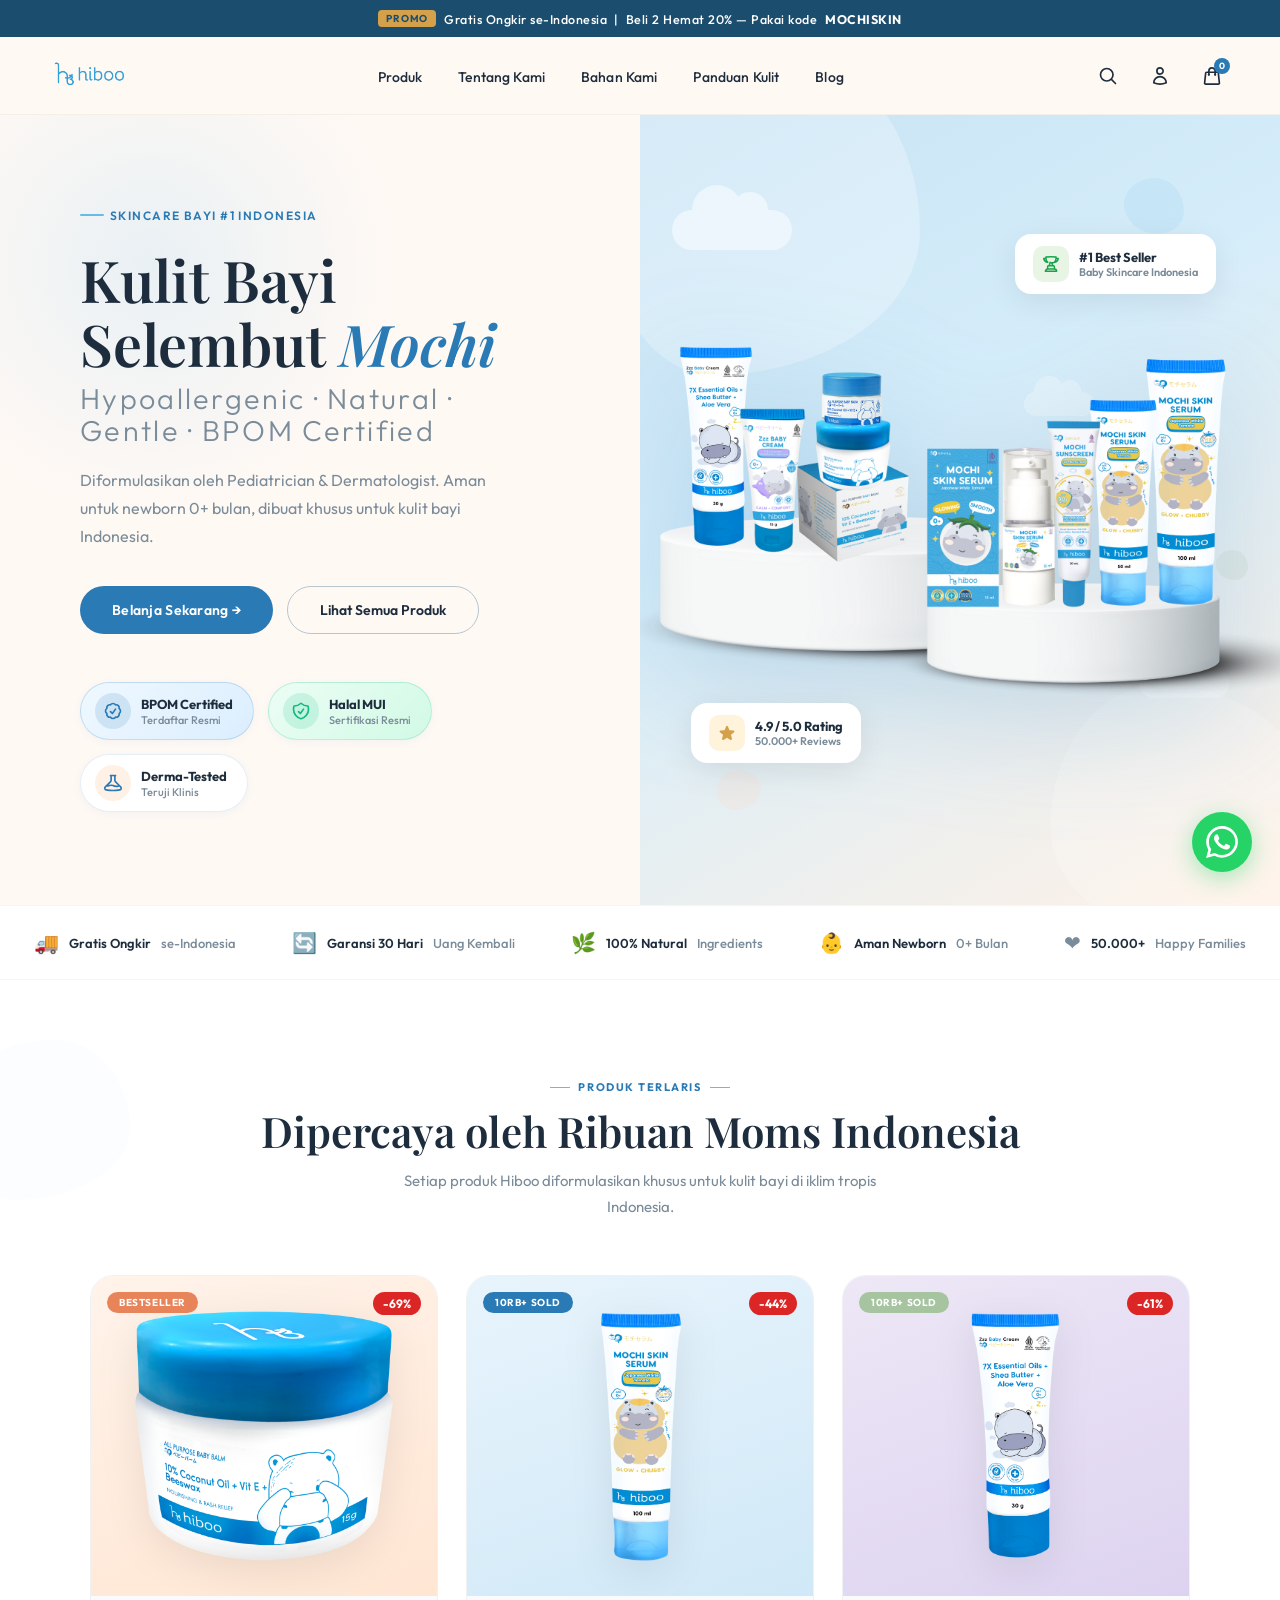
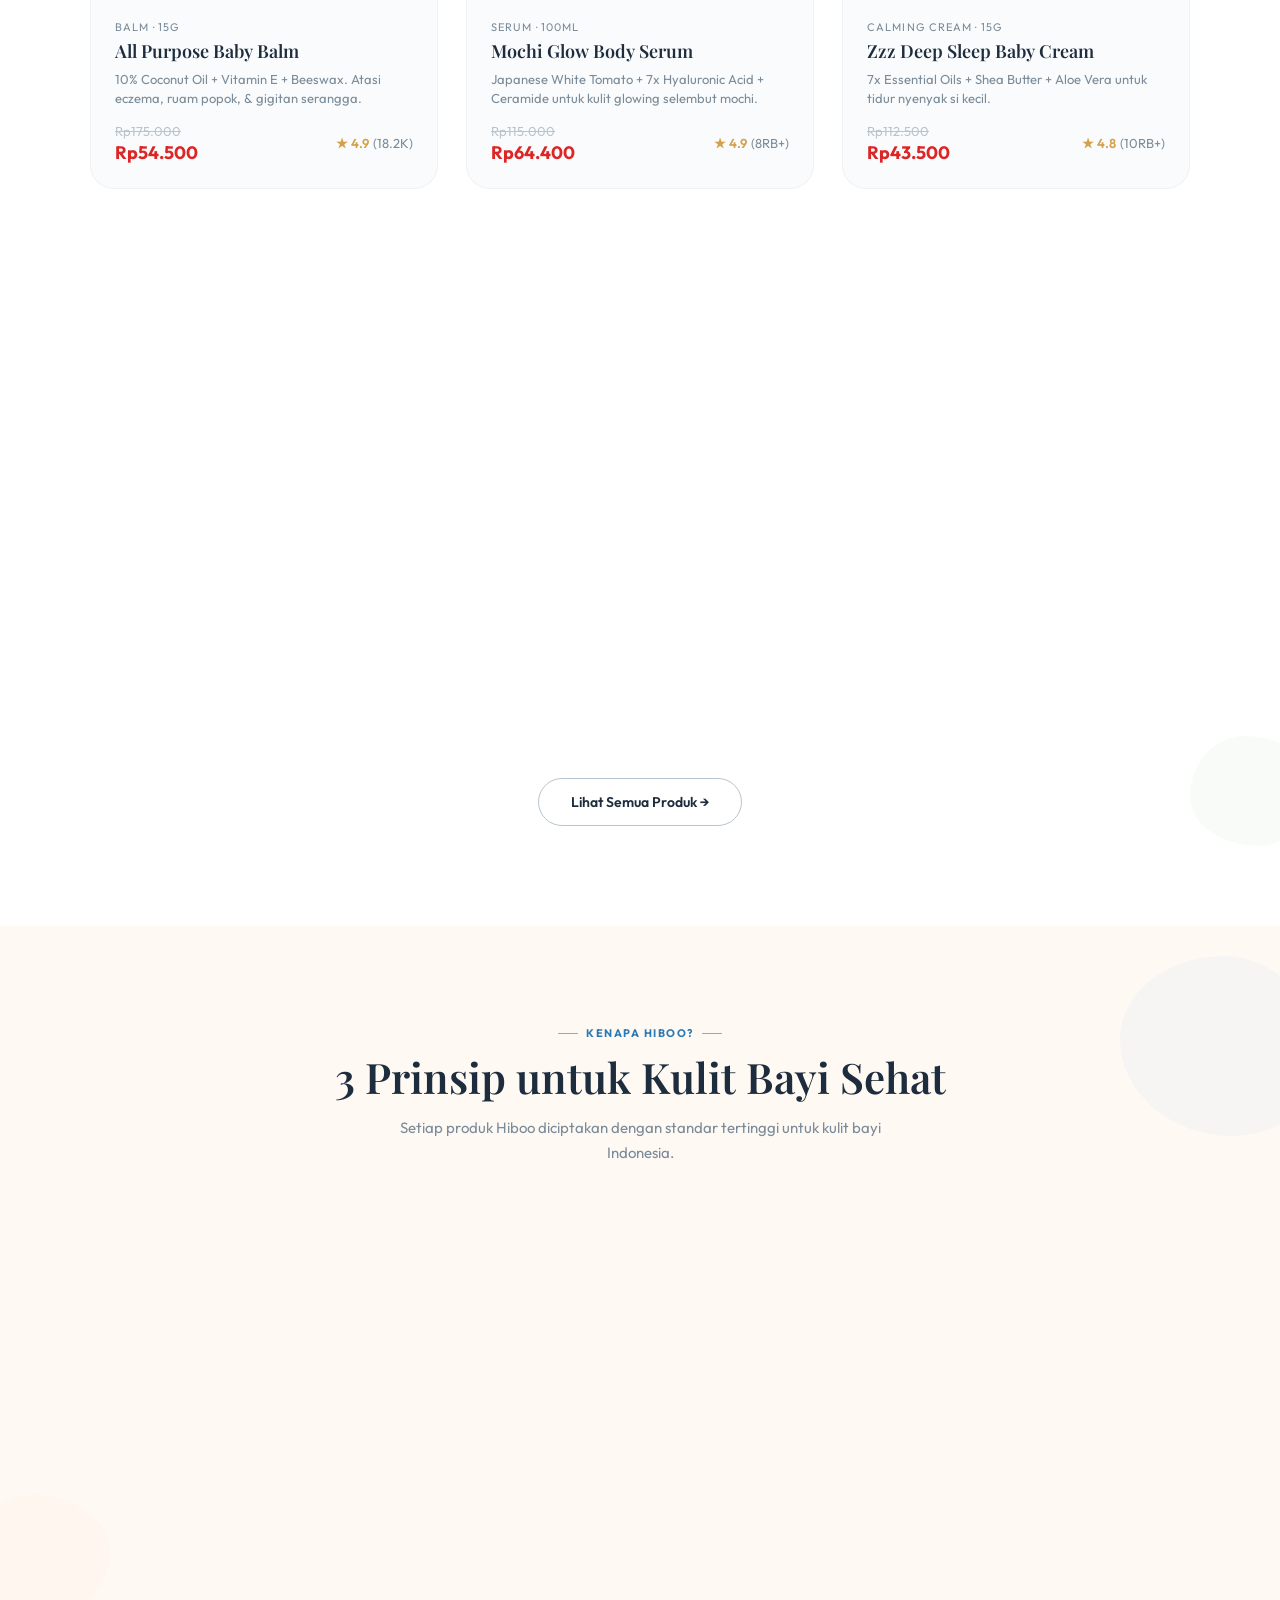
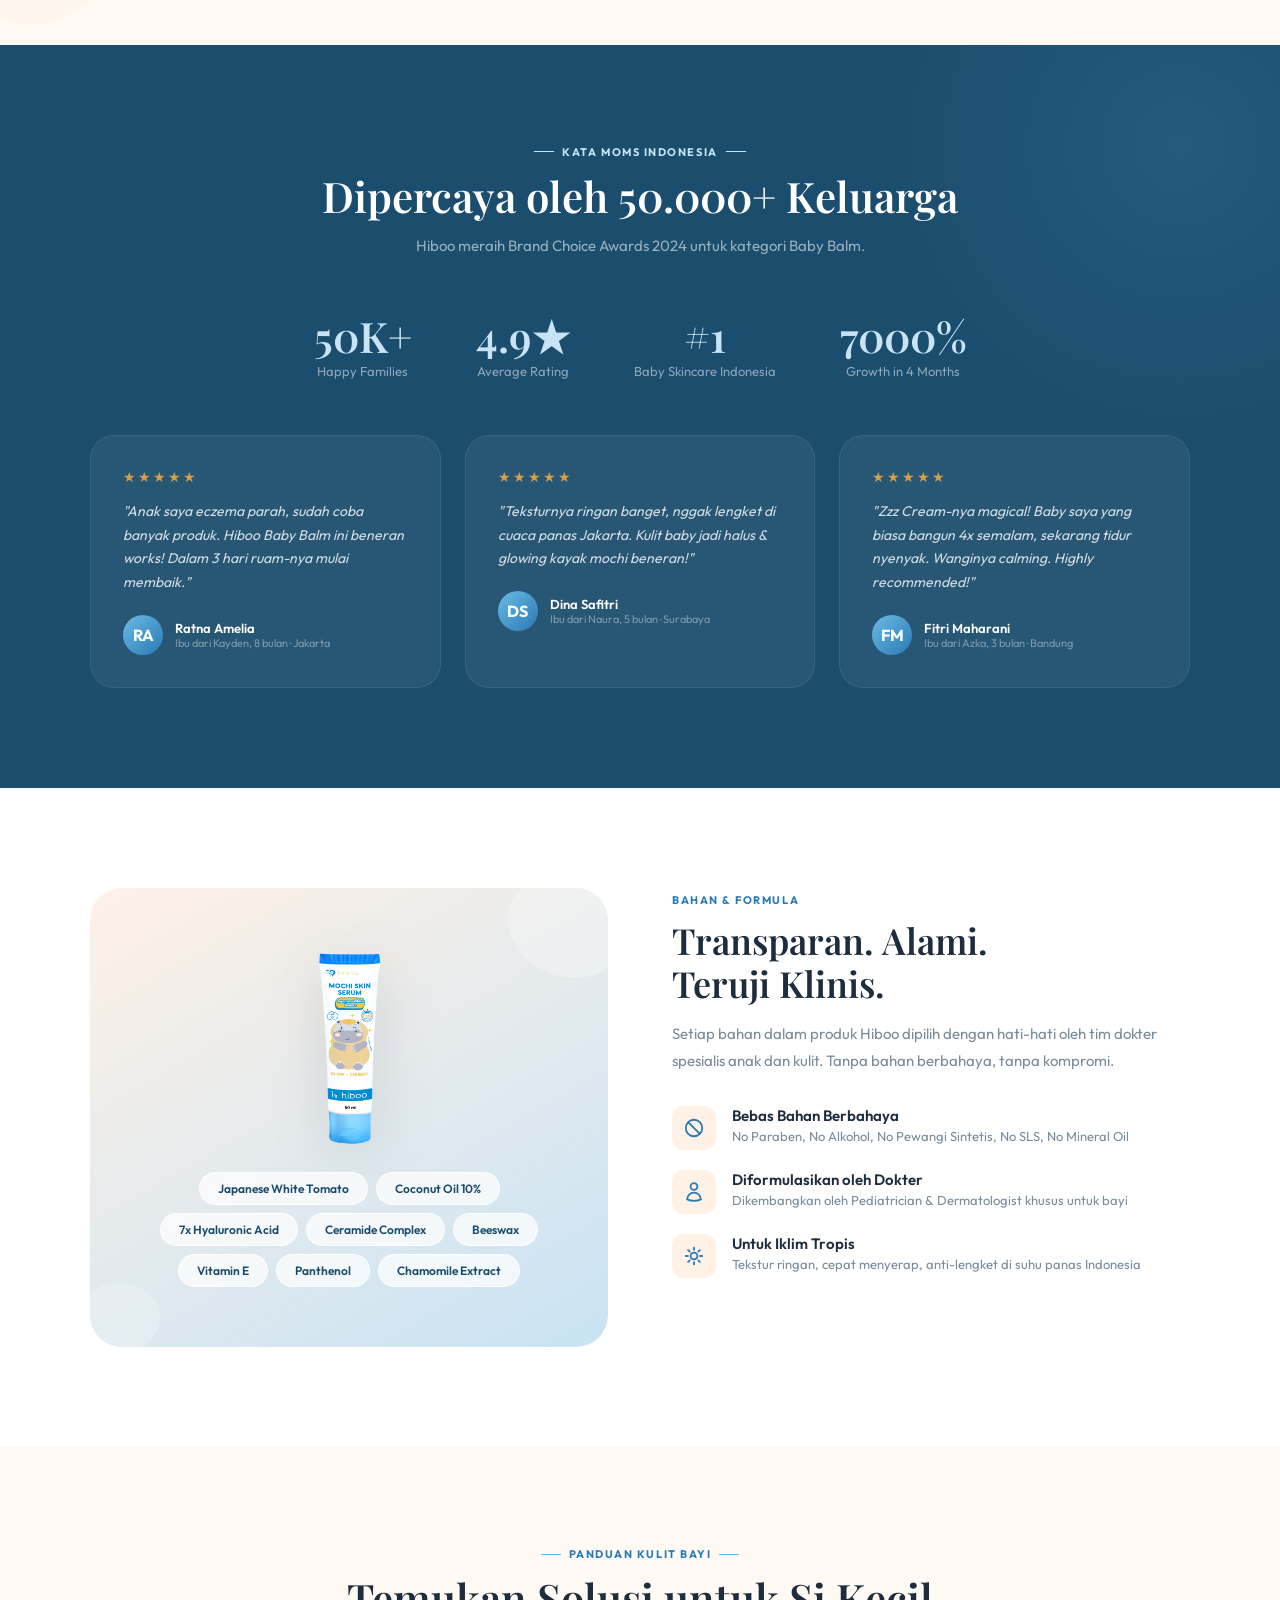
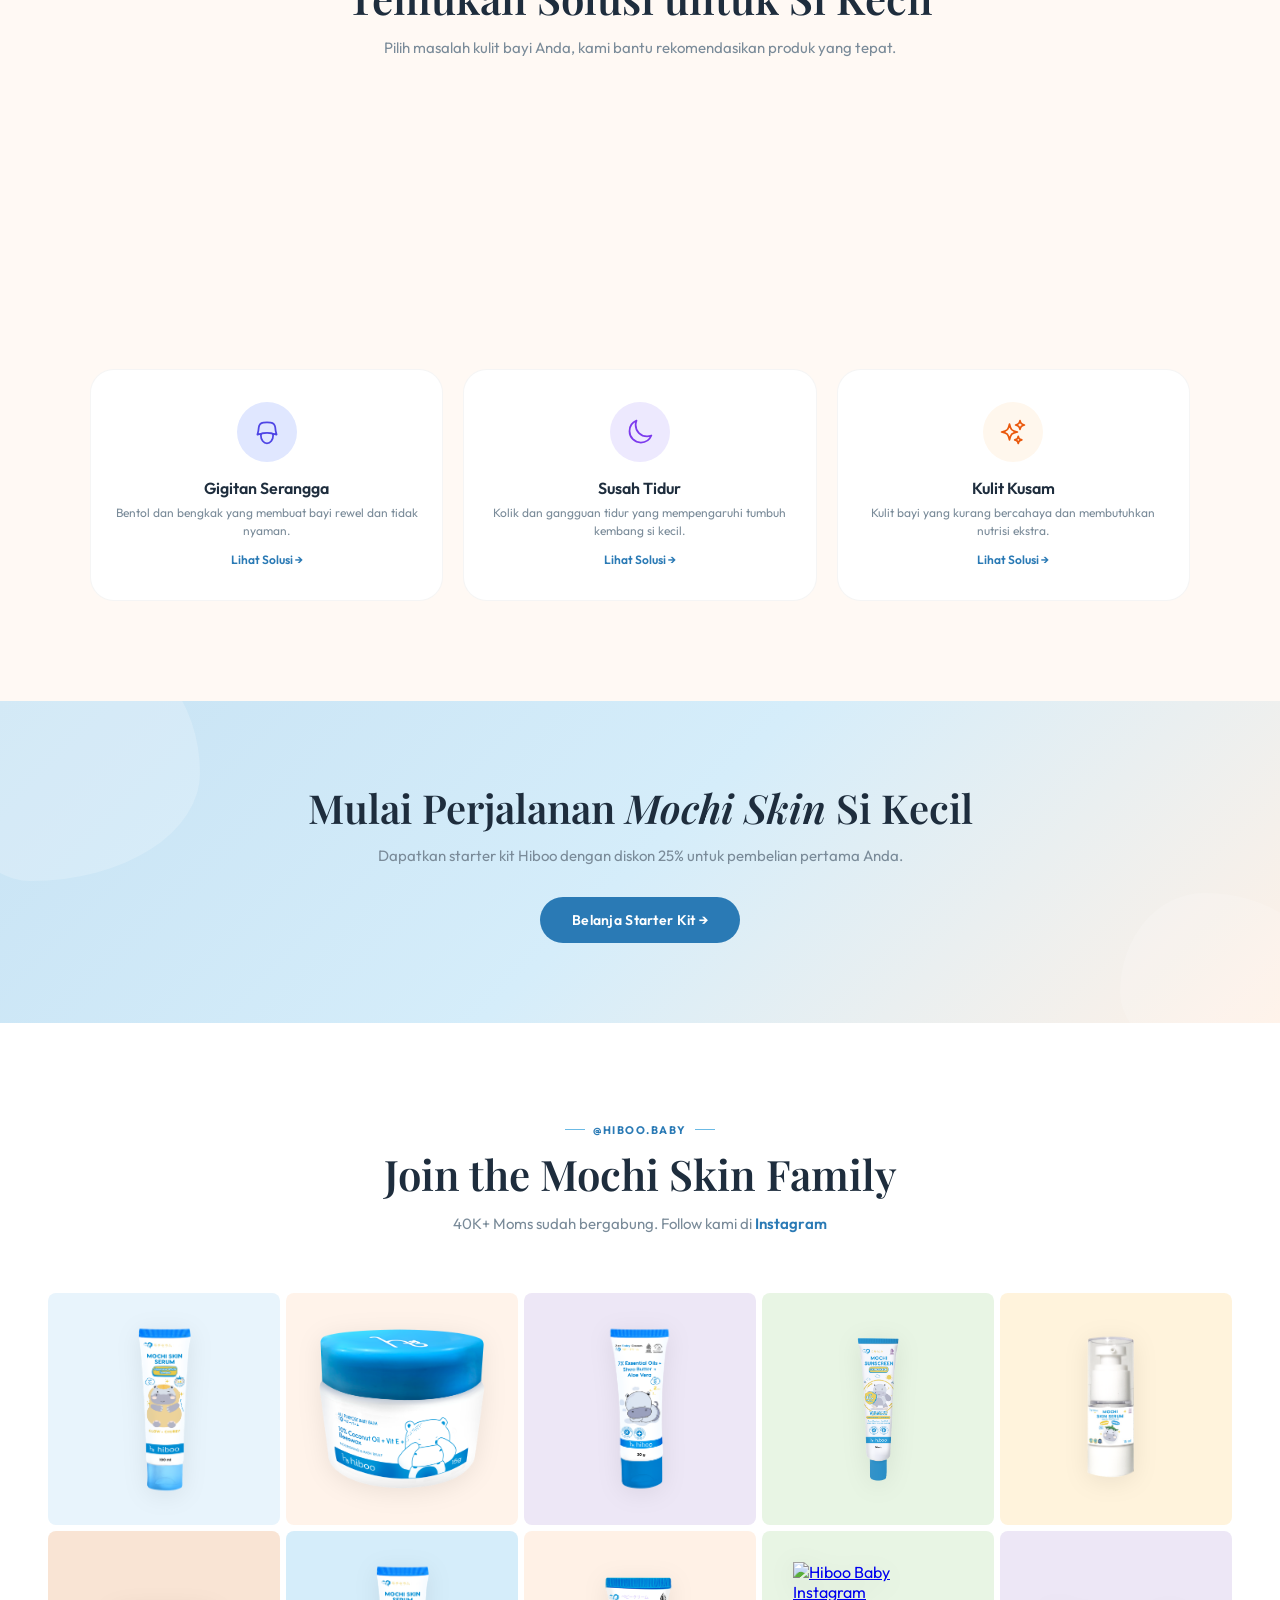
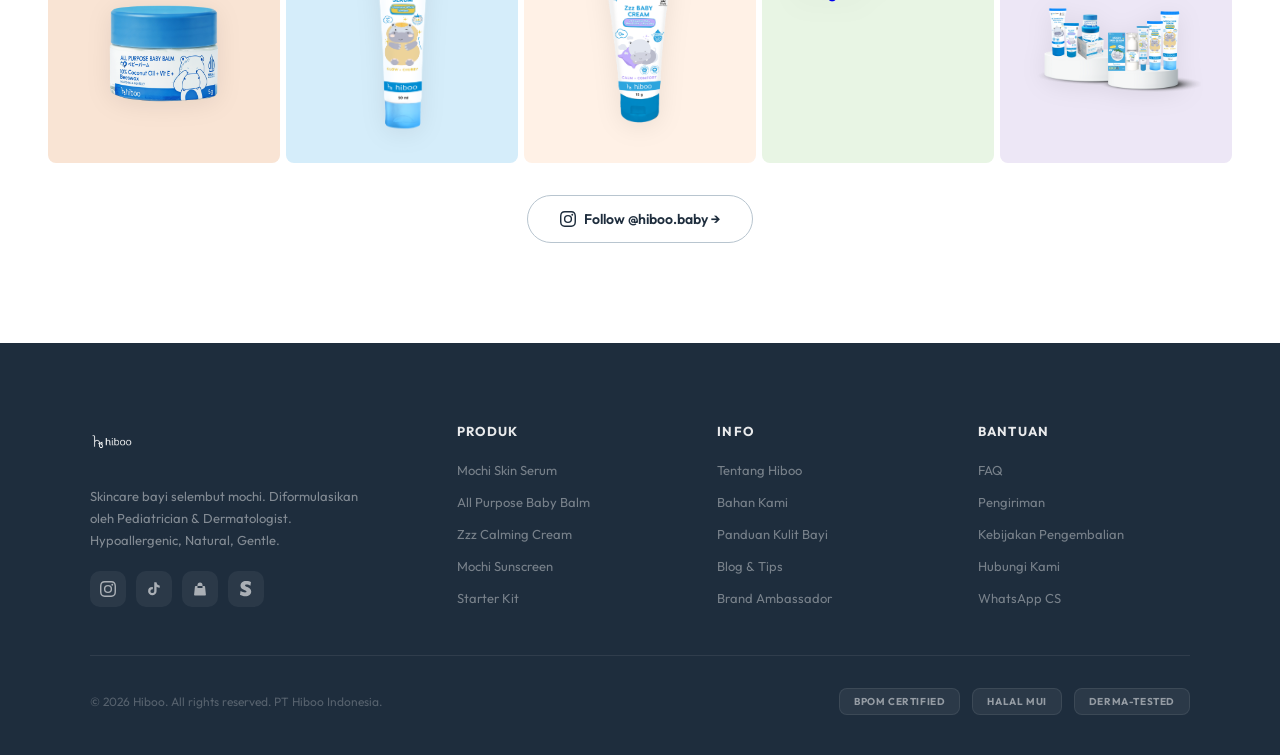
==== html/index.html @ 98384060 "Remove all inline CSS from homepage, use shared stylesheet only Homepage had 1600+ lines of duplicat" ====
<!DOCTYPE html>
<html lang="id">
<head>
<meta charset="UTF-8">
<meta name="viewport" content="width=device-width, initial-scale=1.0">

<!-- SEO Meta Tags - Indonesian Market -->
<title>Hiboo — Skincare Bayi Selembut Mochi | Aman Newborn 0+ Bulan</title>
<meta name="description" content="Hiboo skincare bayi #1 Indonesia. Diformulasikan oleh dokter anak & dermatologist. BPOM certified, Halal MUI, hypoallergenic. Aman untuk newborn 0+ bulan. Gratis ongkir se-Indonesia.">
<meta name="keywords" content="skincare bayi, perawatan kulit bayi, baby skincare Indonesia, krim bayi, serum bayi, balm bayi, eczema bayi, ruam popok, biang keringat bayi, hiboo, mochi skin, BPOM baby skincare, halal baby care, sunscreen bayi, krim tidur bayi">
<meta name="author" content="PT Hiboo Indonesia">
<meta name="robots" content="index, follow">
<meta name="language" content="Indonesian">
<meta name="geo.region" content="ID">
<meta name="geo.country" content="ID">

<!-- Open Graph / Social -->
<meta property="og:type" content="website">
<meta property="og:title" content="Hiboo — Skincare Bayi Selembut Mochi">
<meta property="og:description" content="Diformulasikan oleh Pediatrician & Dermatologist dengan 3 prinsip Jepang. BPOM certified, Halal MUI. Aman newborn 0+ bulan.">
<meta property="og:image" content="assets/images/products/all-products.png">
<meta property="og:url" content="https://hiboo.co.id">
<meta property="og:locale" content="id_ID">
<meta property="og:site_name" content="Hiboo Baby Skincare">

<!-- Twitter Card -->
<meta name="twitter:card" content="summary_large_image">
<meta name="twitter:title" content="Hiboo — Skincare Bayi Selembut Mochi">
<meta name="twitter:description" content="Skincare bayi #1 Indonesia. BPOM, Halal MUI, Derma-Tested. Aman newborn 0+ bulan.">
<meta name="twitter:image" content="assets/images/products/all-products.png">

<!-- Canonical -->
<link rel="canonical" href="https://hiboo.co.id/">

<!-- Favicon -->
<link rel="icon" type="image/png" href="assets/images/logo/hiboo-logo-color.png">

<!-- Fonts -->
<link href="https://fonts.googleapis.com/css2?family=Outfit:wght@300;400;500;600;700&family=Playfair+Display:ital,wght@0,400;0,600;1,400;1,600&display=swap" rel="stylesheet">

<!-- Shared CSS -->
<link rel="stylesheet" href="assets/css/style.css">

<!-- JSON-LD Structured Data -->
<script type="application/ld+json">
{
  "@context": "https://schema.org",
  "@type": "Organization",
  "name": "Hiboo",
  "alternateName": "Hiboo Baby Skincare",
  "url": "https://hiboo.co.id",
  "logo": "https://hiboo.co.id/assets/images/logo/hiboo-logo-color.png",
  "description": "Skincare bayi Indonesia diformulasikan oleh dokter anak & dermatologist dengan 3 prinsip Jepang: Hypoallergenic, Natural, Gentle.",
  "address": {
    "@type": "PostalAddress",
    "addressCountry": "ID"
  },
  "sameAs": [
    "https://www.instagram.com/hiboo.baby/",
    "https://www.tiktok.com/@hiboo.baby"
  ]
}
</script>
<script type="application/ld+json">
{
  "@context": "https://schema.org",
  "@type": "WebSite",
  "name": "Hiboo Baby Skincare",
  "url": "https://hiboo.co.id",
  "potentialAction": {
    "@type": "SearchAction",
    "target": "https://hiboo.co.id/search?q={search_term_string}",
    "query-input": "required name=search_term_string"
  }
}
</script>
<script type="application/ld+json">
{
  "@context": "https://schema.org",
  "@type": "ItemList",
  "name": "Produk Terlaris Hiboo",
  "itemListElement": [
    {
      "@type": "Product",
      "position": 1,
      "name": "All Purpose Baby Balm 15g",
      "description": "10% Coconut Oil + Vitamin E + Beeswax. Atasi eczema, ruam popok, & gigitan serangga.",
      "brand": {"@type": "Brand", "name": "Hiboo"},
      "offers": {"@type": "Offer", "price": "54500", "priceCurrency": "IDR", "availability": "https://schema.org/InStock"},
      "aggregateRating": {"@type": "AggregateRating", "ratingValue": "4.9", "reviewCount": "18200"}
    },
    {
      "@type": "Product",
      "position": 2,
      "name": "Mochi Glow Body Serum 100ml",
      "description": "Japanese White Tomato + 7x Hyaluronic Acid + Ceramide untuk kulit bayi glowing selembut mochi.",
      "brand": {"@type": "Brand", "name": "Hiboo"},
      "offers": {"@type": "Offer", "price": "64400", "priceCurrency": "IDR", "availability": "https://schema.org/InStock"},
      "aggregateRating": {"@type": "AggregateRating", "ratingValue": "4.9", "reviewCount": "8000"}
    },
    {
      "@type": "Product",
      "position": 3,
      "name": "Zzz Deep Sleep Baby Cream 15g",
      "description": "7x Essential Oils + Shea Butter + Aloe Vera untuk tidur nyenyak bayi.",
      "brand": {"@type": "Brand", "name": "Hiboo"},
      "offers": {"@type": "Offer", "price": "43500", "priceCurrency": "IDR", "availability": "https://schema.org/InStock"},
      "aggregateRating": {"@type": "AggregateRating", "ratingValue": "4.8", "reviewCount": "10000"}
    },
    {
      "@type": "Product",
      "position": 4,
      "name": "Double Protection Physical Sunscreen 30ml",
      "description": "SPF 50+ PA++++ Physical sunscreen dengan Citronella + Lavender Oil. Water Resistant.",
      "brand": {"@type": "Brand", "name": "Hiboo"},
      "offers": {"@type": "Offer", "price": "74500", "priceCurrency": "IDR", "availability": "https://schema.org/InStock"},
      "aggregateRating": {"@type": "AggregateRating", "ratingValue": "4.9", "reviewCount": "789"}
    },
    {
      "@type": "Product",
      "position": 5,
      "name": "All Purpose Baby Balm 5g",
      "description": "Ukuran travel untuk tas bayi. Solusi cepat eczema & ruam kapan saja.",
      "brand": {"@type": "Brand", "name": "Hiboo"},
      "offers": {"@type": "Offer", "price": "31500", "priceCurrency": "IDR", "availability": "https://schema.org/InStock"},
      "aggregateRating": {"@type": "AggregateRating", "ratingValue": "4.9", "reviewCount": "10000"}
    }
  ]
}
</script>
<script type="application/ld+json">
{
  "@context": "https://schema.org",
  "@type": "FAQPage",
  "mainEntity": [
    {
      "@type": "Question",
      "name": "Apakah produk Hiboo aman untuk bayi baru lahir (newborn)?",
      "acceptedAnswer": {
        "@type": "Answer",
        "text": "Ya, semua produk Hiboo aman digunakan sejak 0 bulan (newborn). Diformulasikan oleh dokter spesialis anak dan kulit, serta telah teruji dermatologis."
      }
    },
    {
      "@type": "Question",
      "name": "Apakah produk Hiboo sudah terdaftar BPOM dan Halal?",
      "acceptedAnswer": {
        "@type": "Answer",
        "text": "Ya, semua produk Hiboo telah terdaftar di BPOM dan bersertifikasi Halal MUI. Keamanan dan kualitas adalah prioritas utama kami."
      }
    },
    {
      "@type": "Question",
      "name": "Produk Hiboo apa yang cocok untuk eczema bayi?",
      "acceptedAnswer": {
        "@type": "Answer",
        "text": "All Purpose Baby Balm Hiboo dengan 10% Coconut Oil, Vitamin E, dan Beeswax sangat efektif untuk mengatasi eczema, ruam popok, dan gigitan serangga pada bayi."
      }
    }
  ]
}
</script>

</head>
<body>

<!-- ANNOUNCEMENT BAR -->
<div class="announce-bar">
  <span>PROMO</span>
  Gratis Ongkir se-Indonesia &nbsp;|&nbsp; Beli 2 Hemat 20% &mdash; Pakai kode <strong>MOCHISKIN</strong>
</div>

<!-- NAV -->
<nav>
  <a href="index.html" class="nav-logo">
    <img src="assets/images/logo/hiboo-logo-color.png" alt="Hiboo Baby Skincare" width="160" height="52">
  </a>
  <ul class="nav-links">
    <li><a href="produk.html">Produk</a></li>
    <li><a href="tentang-kami.html">Tentang Kami</a></li>
    <li><a href="bahan-kami.html">Bahan Kami</a></li>
    <li><a href="panduan-kulit.html">Panduan Kulit</a></li>
    <li><a href="blog.html">Blog</a></li>
  </ul>
  <div class="nav-right">
    <button class="nav-icon" title="Cari" aria-label="Cari produk">
      <svg xmlns="http://www.w3.org/2000/svg" fill="none" viewBox="0 0 24 24" stroke-width="2" stroke="currentColor"><path stroke-linecap="round" stroke-linejoin="round" d="m21 21-5.197-5.197m0 0A7.5 7.5 0 1 0 5.196 5.196a7.5 7.5 0 0 0 10.607 10.607Z"/></svg>
    </button>
    <button class="nav-icon" title="Akun" aria-label="Akun saya">
      <svg xmlns="http://www.w3.org/2000/svg" fill="none" viewBox="0 0 24 24" stroke-width="2" stroke="currentColor"><path stroke-linecap="round" stroke-linejoin="round" d="M15.75 6a3.75 3.75 0 1 1-7.5 0 3.75 3.75 0 0 1 7.5 0ZM4.501 20.118a7.5 7.5 0 0 1 14.998 0A17.933 17.933 0 0 1 12 21.75c-2.676 0-5.216-.584-7.499-1.632Z"/></svg>
    </button>
    <a href="keranjang.html" class="nav-icon cart-btn" title="Keranjang" aria-label="Keranjang belanja">
      <svg xmlns="http://www.w3.org/2000/svg" fill="none" viewBox="0 0 24 24" stroke-width="2" stroke="currentColor"><path stroke-linecap="round" stroke-linejoin="round" d="M15.75 10.5V6a3.75 3.75 0 1 0-7.5 0v4.5m11.356-1.993 1.263 12c.07.665-.45 1.243-1.119 1.243H4.25a1.125 1.125 0 0 1-1.12-1.243l1.264-12A1.125 1.125 0 0 1 5.513 7.5h12.974c.576 0 1.059.435 1.119 1.007ZM8.625 10.5a.375.375 0 1 1-.75 0 .375.375 0 0 1 .75 0Zm7.5 0a.375.375 0 1 1-.75 0 .375.375 0 0 1 .75 0Z"/></svg>
      <span class="cart-count">0</span>
    </a>
    <button class="mobile-menu-btn" aria-label="Menu">
      <span></span><span></span><span></span>
    </button>
  </div>
</nav>

<!-- HERO -->
<section class="hero">
  <div class="hero-left">
    <div class="hero-tag">Skincare Bayi #1 Indonesia</div>
    <h1>
      Kulit Bayi Selembut <em>Mochi</em>
      <span class="jp-text">Hypoallergenic &middot; Natural &middot; Gentle &middot; BPOM Certified</span>
    </h1>
    <p class="hero-desc">Diformulasikan oleh Pediatrician & Dermatologist. Aman untuk newborn 0+ bulan, dibuat khusus untuk kulit bayi Indonesia.</p>
    <div class="hero-ctas">
      <a href="produk.html" class="btn-primary">Belanja Sekarang &rarr;</a>
      <a href="produk.html" class="btn-secondary">Lihat Semua Produk</a>
    </div>
    <div class="hero-trust">
      <div class="trust-item cert-bpom">
        <div class="trust-icon">
          <svg xmlns="http://www.w3.org/2000/svg" width="20" height="20" fill="none" viewBox="0 0 24 24" stroke-width="2" stroke="#2A7AB5"><path stroke-linecap="round" stroke-linejoin="round" d="M9 12.75 11.25 15 15 9.75M21 12c0 1.268-.63 2.39-1.593 3.068a3.745 3.745 0 0 1-1.043 3.296 3.745 3.745 0 0 1-3.296 1.043A3.745 3.745 0 0 1 12 21c-1.268 0-2.39-.63-3.068-1.593a3.746 3.746 0 0 1-3.296-1.043 3.746 3.746 0 0 1-1.043-3.296A3.745 3.745 0 0 1 3 12c0-1.268.63-2.39 1.593-3.068a3.745 3.745 0 0 1 1.043-3.296 3.746 3.746 0 0 1 3.296-1.043A3.746 3.746 0 0 1 12 3c1.268 0 2.39.63 3.068 1.593a3.746 3.746 0 0 1 3.296 1.043 3.746 3.746 0 0 1 1.043 3.296A3.745 3.745 0 0 1 21 12Z"/></svg>
        </div>
        <div class="trust-text">BPOM Certified<small>Terdaftar Resmi</small></div>
      </div>
      <div class="trust-item cert-halal">
        <div class="trust-icon">
          <svg xmlns="http://www.w3.org/2000/svg" width="20" height="20" fill="none" viewBox="0 0 24 24" stroke-width="2" stroke="#10B981"><path stroke-linecap="round" stroke-linejoin="round" d="M9 12.75 11.25 15 15 9.75m-3-7.036A11.959 11.959 0 0 1 3.598 6 11.99 11.99 0 0 0 3 9.749c0 5.592 3.824 10.29 9 11.623 5.176-1.332 9-6.03 9-11.622 0-1.31-.21-2.571-.598-3.751h-.152c-3.196 0-6.1-1.248-8.25-3.285Z"/></svg>
        </div>
        <div class="trust-text">Halal MUI<small>Sertifikasi Resmi</small></div>
      </div>
      <div class="trust-item">
        <div class="trust-icon">
          <svg xmlns="http://www.w3.org/2000/svg" width="20" height="20" fill="none" viewBox="0 0 24 24" stroke-width="2" stroke="#2A7AB5"><path stroke-linecap="round" stroke-linejoin="round" d="M9.75 3.104v5.714a2.25 2.25 0 0 1-.659 1.591L5 14.5M9.75 3.104c-.251.023-.501.05-.75.082m.75-.082a24.301 24.301 0 0 1 4.5 0m0 0v5.714c0 .597.237 1.17.659 1.591L19.8 15.3M14.25 3.104c.251.023.501.05.75.082M19.8 15.3l-1.57.393A9.065 9.065 0 0 1 12 15a9.065 9.065 0 0 0-6.23.693L5 14.5m14.8.8 1.402 1.402c1.232 1.232.65 3.318-1.067 3.611A48.309 48.309 0 0 1 12 21c-2.773 0-5.491-.235-8.135-.687-1.718-.293-2.3-2.379-1.067-3.61L5 14.5"/></svg>
        </div>
        <div class="trust-text">Derma-Tested<small>Teruji Klinis</small></div>
      </div>
    </div>
  </div>
  <div class="hero-right">
    <!-- Decorative clouds -->
    <div class="cloud cloud-1"></div>
    <div class="cloud cloud-2"></div>
    <div class="cloud cloud-3"></div>
    <!-- Decorative mochi shapes -->
    <div class="mochi-shape mochi-1"></div>
    <div class="mochi-shape mochi-2"></div>
    <div class="mochi-shape mochi-3"></div>

    <div class="hero-product-display">
      <img src="assets/images/products/all-products.png" alt="Koleksi lengkap produk skincare bayi Hiboo - Mochi Skin Serum, Baby Balm, Zzz Cream, Sunscreen" class="hero-product-img" width="500" height="400" loading="eager">
    </div>
    <div class="hero-floating-badge fb-top">
      <div class="badge-icon badge-green">
        <svg xmlns="http://www.w3.org/2000/svg" width="18" height="18" fill="none" viewBox="0 0 24 24" stroke-width="2" stroke="#16a34a"><path stroke-linecap="round" stroke-linejoin="round" d="M16.5 18.75h-9m9 0a3 3 0 0 1 3 3h-15a3 3 0 0 1 3-3m9 0v-3.375c0-.621-.503-1.125-1.125-1.125h-.871M7.5 18.75v-3.375c0-.621.504-1.125 1.125-1.125h.872m5.007 0H9.497m5.007 0a7.454 7.454 0 0 1-.982-3.172M9.497 14.25a7.454 7.454 0 0 0 .981-3.172M5.25 4.236c-.982.143-1.954.317-2.916.52A6.003 6.003 0 0 0 7.73 9.728M5.25 4.236V4.5c0 2.108.966 3.99 2.48 5.228M5.25 4.236V2.721C7.456 2.41 9.71 2.25 12 2.25c2.291 0 4.545.16 6.75.47v1.516M18.75 4.236c.982.143 1.954.317 2.916.52A6.003 6.003 0 0 1 16.27 9.728M18.75 4.236V4.5c0 2.108-.966 3.99-2.48 5.228m0 0a6.023 6.023 0 0 1-2.77.704 6.023 6.023 0 0 1-2.77-.704"/></svg>
      </div>
      <div>
        <div style="font-weight:700;font-size:13px;">#1 Best Seller</div>
        <div style="font-size:11px;color:var(--hb-muted);">Baby Skincare Indonesia</div>
      </div>
    </div>
    <div class="hero-floating-badge fb-bottom">
      <div class="badge-icon badge-gold">
        <svg xmlns="http://www.w3.org/2000/svg" width="18" height="18" viewBox="0 0 24 24" fill="#D4A04A"><path fill-rule="evenodd" d="M10.788 3.21c.448-1.077 1.976-1.077 2.424 0l2.082 5.006 5.404.434c1.164.093 1.636 1.545.749 2.305l-4.117 3.527 1.257 5.273c.271 1.136-.964 2.033-1.96 1.425L12 18.354 7.373 21.18c-.996.608-2.231-.29-1.96-1.425l1.257-5.273-4.117-3.527c-.887-.76-.415-2.212.749-2.305l5.404-.434 2.082-5.005Z" clip-rule="evenodd"/></svg>
      </div>
      <div>
        <div style="font-weight:700;font-size:13px;">4.9 / 5.0 Rating</div>
        <div style="font-size:11px;color:var(--hb-muted);">50.000+ Reviews</div>
      </div>
    </div>
  </div>
</section>

<!-- TRUST RIBBON -->
<div class="trust-ribbon">
  <div class="ribbon-item"><span class="ri-icon">&#x1F69A;</span> <strong>Gratis Ongkir</strong> se-Indonesia</div>
  <div class="ribbon-item"><span class="ri-icon">&#x1F504;</span> <strong>Garansi 30 Hari</strong> Uang Kembali</div>
  <div class="ribbon-item"><span class="ri-icon">&#x1F33F;</span> <strong>100% Natural</strong> Ingredients</div>
  <div class="ribbon-item"><span class="ri-icon">&#x1F476;</span> <strong>Aman Newborn</strong> 0+ Bulan</div>
  <div class="ribbon-item"><span class="ri-icon">&#x2764;</span> <strong>50.000+</strong> Happy Families</div>
</div>

<!-- BESTSELLER PRODUCTS -->
<section id="produk" class="products-section section-pad">
  <div class="section-header">
    <div class="sh-tag">Produk Terlaris</div>
    <h2>Dipercaya oleh Ribuan Moms Indonesia</h2>
    <p>Setiap produk Hiboo diformulasikan khusus untuk kulit bayi di iklim tropis Indonesia.</p>
  </div>
  <div class="products-grid">
    <!-- All Purpose Baby Balm 15g -->
    <div class="product-card" onclick="window.location='produk-detail.html'" style="cursor:pointer">
      <span class="product-card-badge hot">Bestseller</span>
      <span class="product-card-badge disc">-69%</span>
      <div class="product-img">
        <div class="product-img-bg pc-peach">
          <img src="assets/images/products/balm-15g.png" alt="Hiboo All Purpose Baby Balm 15g - Coconut Oil + Vitamin E + Beeswax" width="200" height="260" loading="lazy">
        </div>
        <button class="product-quick-add">+ Tambah ke Keranjang</button>
      </div>
      <div class="product-info">
        <div class="p-category">Balm &middot; 15g</div>
        <h3>All Purpose Baby Balm</h3>
        <p class="p-desc">10% Coconut Oil + Vitamin E + Beeswax. Atasi eczema, ruam popok, & gigitan serangga.</p>
        <div class="product-footer">
          <div class="product-price">
            <span class="original">Rp175.000</span>
            <span class="current">Rp54.500</span>
          </div>
          <div class="product-rating">&#9733; 4.9 <span>(18.2K)</span></div>
        </div>
      </div>
    </div>
    <!-- Mochi Glow Body Serum 100ml -->
    <div class="product-card" onclick="window.location='produk-detail.html'" style="cursor:pointer">
      <span class="product-card-badge">10RB+ sold</span>
      <span class="product-card-badge disc">-44%</span>
      <div class="product-img">
        <div class="product-img-bg pc-blue">
          <img src="assets/images/products/mochi-serum-100ml.png" alt="Hiboo Mochi Glow Body Serum 100ml - Japanese White Tomato + 7x Hyaluronic Acid" width="200" height="260" loading="lazy">
        </div>
        <button class="product-quick-add">+ Tambah ke Keranjang</button>
      </div>
      <div class="product-info">
        <div class="p-category">Serum &middot; 100ml</div>
        <h3>Mochi Glow Body Serum</h3>
        <p class="p-desc">Japanese White Tomato + 7x Hyaluronic Acid + Ceramide untuk kulit glowing selembut mochi.</p>
        <div class="product-footer">
          <div class="product-price">
            <span class="original">Rp115.000</span>
            <span class="current">Rp64.400</span>
          </div>
          <div class="product-rating">&#9733; 4.9 <span>(8RB+)</span></div>
        </div>
      </div>
    </div>
    <!-- Zzz Deep Sleep Baby Cream 15g -->
    <div class="product-card" onclick="window.location='produk-detail.html'" style="cursor:pointer">
      <span class="product-card-badge new">10RB+ sold</span>
      <span class="product-card-badge disc">-61%</span>
      <div class="product-img">
        <div class="product-img-bg pc-lavender">
          <img src="assets/images/products/zzz-cream-30g.png" alt="Hiboo Zzz Deep Sleep Baby Cream - 7x Essential Oils Aromatherapy" width="200" height="260" loading="lazy">
        </div>
        <button class="product-quick-add">+ Tambah ke Keranjang</button>
      </div>
      <div class="product-info">
        <div class="p-category">Calming Cream &middot; 15g</div>
        <h3>Zzz Deep Sleep Baby Cream</h3>
        <p class="p-desc">7x Essential Oils + Shea Butter + Aloe Vera untuk tidur nyenyak si kecil.</p>
        <div class="product-footer">
          <div class="product-price">
            <span class="original">Rp112.500</span>
            <span class="current">Rp43.500</span>
          </div>
          <div class="product-rating">&#9733; 4.8 <span>(10RB+)</span></div>
        </div>
      </div>
    </div>
    <!-- Mochi Physical Sunscreen 30ml -->
    <div class="product-card" onclick="window.location='produk-detail.html'" style="cursor:pointer">
      <span class="product-card-badge new">New</span>
      <span class="product-card-badge disc">-67%</span>
      <div class="product-img">
        <div class="product-img-bg pc-gold">
          <img src="assets/images/products/mochi-sunscreen-30ml.png" alt="Hiboo Mochi Physical Sunscreen SPF 50+ PA++++ - Perlindungan UV untuk bayi" width="200" height="260" loading="lazy">
        </div>
        <button class="product-quick-add">+ Tambah ke Keranjang</button>
      </div>
      <div class="product-info">
        <div class="p-category">Sunscreen &middot; 30ml</div>
        <h3>Double Protection Sunscreen</h3>
        <p class="p-desc">SPF 50+ PA++++. Physical sunscreen dengan Citronella + Lavender Oil. Water Resistant.</p>
        <div class="product-footer">
          <div class="product-price">
            <span class="original">Rp225.000</span>
            <span class="current">Rp74.500</span>
          </div>
          <div class="product-rating">&#9733; 4.9 <span>(789)</span></div>
        </div>
      </div>
    </div>
    <!-- Baby Balm 5g -->
    <div class="product-card" onclick="window.location='produk-detail.html'" style="cursor:pointer">
      <span class="product-card-badge disc">-69%</span>
      <div class="product-img">
        <div class="product-img-bg pc-peach">
          <img src="assets/images/products/balm-5g.png" alt="Hiboo All Purpose Baby Balm 5g - Mini size balm bayi" width="200" height="260" loading="lazy">
        </div>
        <button class="product-quick-add">+ Tambah ke Keranjang</button>
      </div>
      <div class="product-info">
        <div class="p-category">Balm &middot; 5g</div>
        <h3>Baby Balm Mini</h3>
        <p class="p-desc">Ukuran travel untuk tas bayi. Solusi cepat eczema & ruam kapan saja, di mana saja.</p>
        <div class="product-footer">
          <div class="product-price">
            <span class="original">Rp100.000</span>
            <span class="current">Rp31.500</span>
          </div>
          <div class="product-rating">&#9733; 4.9 <span>(10RB+)</span></div>
        </div>
      </div>
    </div>
    <!-- Protection Combo -->
    <div class="product-card" onclick="window.location='produk-detail.html'" style="cursor:pointer">
      <span class="product-card-badge hot">Combo</span>
      <span class="product-card-badge disc">-67%</span>
      <div class="product-img">
        <div class="product-img-bg pc-mint">
          <img src="assets/images/products/mochi-face-15ml.png" alt="Hiboo Protection Combo - Physical Mochi Sunscreen + Baby Balm" width="200" height="260" loading="lazy">
        </div>
        <button class="product-quick-add">+ Tambah ke Keranjang</button>
      </div>
      <div class="product-info">
        <div class="p-category">Combo Set</div>
        <h3>Protection Combo</h3>
        <p class="p-desc">Sunscreen + Baby Balm dalam satu paket. Perlindungan lengkap untuk aktivitas si kecil.</p>
        <div class="product-footer">
          <div class="product-price">
            <span class="original">Rp225.000</span>
            <span class="current">Rp74.500</span>
          </div>
          <div class="product-rating">&#9733; 4.9 <span>(185)</span></div>
        </div>
      </div>
    </div>
  </div>
  <div class="products-more">
    <a href="produk.html" class="btn-secondary">Lihat Semua Produk &rarr;</a>
  </div>
</section>

<!-- WHY HIBOO -->
<section id="tentang" class="why-section section-pad">
  <div class="section-header">
    <div class="sh-tag">Kenapa Hiboo?</div>
    <h2>3 Prinsip untuk Kulit Bayi Sehat</h2>
    <p>Setiap produk Hiboo diciptakan dengan standar tertinggi untuk kulit bayi Indonesia.</p>
  </div>
  <div class="why-grid">
    <div class="why-card">
      <div class="why-icon">
        <svg xmlns="http://www.w3.org/2000/svg" width="32" height="32" fill="none" viewBox="0 0 24 24" stroke-width="1.5" stroke="#2A7AB5"><path stroke-linecap="round" stroke-linejoin="round" d="M9 12.75 11.25 15 15 9.75m-3-7.036A11.959 11.959 0 0 1 3.598 6 11.99 11.99 0 0 0 3 9.749c0 5.592 3.824 10.29 9 11.623 5.176-1.332 9-6.03 9-11.622 0-1.31-.21-2.571-.598-3.751h-.152c-3.196 0-6.1-1.248-8.25-3.285Z"/></svg>
      </div>
      <div class="why-jp">Hypoallergenic</div>
      <h3>Aman untuk Kulit Sensitif</h3>
      <p>Diformulasikan tanpa bahan berbahaya. Aman untuk kulit bayi yang paling sensitif sekalipun, teruji dermatologis.</p>
    </div>
    <div class="why-card">
      <div class="why-icon">
        <svg xmlns="http://www.w3.org/2000/svg" width="32" height="32" fill="none" viewBox="0 0 24 24" stroke-width="1.5" stroke="#6B8C5A"><path stroke-linecap="round" stroke-linejoin="round" d="M12 21a9.004 9.004 0 0 0 8.716-6.747M12 21a9.004 9.004 0 0 1-8.716-6.747M12 21c2.485 0 4.5-4.03 4.5-9S14.485 3 12 3m0 18c-2.485 0-4.5-4.03-4.5-9S9.515 3 12 3m0 0a8.997 8.997 0 0 1 7.843 4.582M12 3a8.997 8.997 0 0 0-7.843 4.582m15.686 0A11.953 11.953 0 0 1 12 10.5c-2.998 0-5.74-1.1-7.843-2.918m15.686 0A8.959 8.959 0 0 1 21 12c0 .778-.099 1.533-.284 2.253m0 0A17.919 17.919 0 0 1 12 16.5a17.92 17.92 0 0 1-8.716-2.247m0 0A8.966 8.966 0 0 1 3 12c0-1.264.26-2.467.73-3.563"/></svg>
      </div>
      <div class="why-jp">100% Natural</div>
      <h3>Bahan Alami Pilihan</h3>
      <p>Menggunakan bahan-bahan alami tanpa alkohol, paraben, atau pewangi sintetis. Murni & lembut untuk si kecil.</p>
    </div>
    <div class="why-card">
      <div class="why-icon">
        <svg xmlns="http://www.w3.org/2000/svg" width="32" height="32" fill="none" viewBox="0 0 24 24" stroke-width="1.5" stroke="#D4845A"><path stroke-linecap="round" stroke-linejoin="round" d="M21 8.25c0-2.485-2.099-4.5-4.688-4.5-1.935 0-3.597 1.126-4.312 2.733-.715-1.607-2.377-2.733-4.313-2.733C5.1 3.75 3 5.765 3 8.25c0 7.22 9 12 9 12s9-4.78 9-12Z"/></svg>
      </div>
      <div class="why-jp">Gentle</div>
      <h3>Lembut di Kulit Bayi</h3>
      <p>Tekstur ringan yang cepat menyerap, dirancang khusus untuk iklim tropis Indonesia yang panas & lembap.</p>
    </div>
  </div>
</section>

<!-- SOCIAL PROOF -->
<section class="proof-section section-pad">
  <div class="section-header">
    <div class="sh-tag">Kata Moms Indonesia</div>
    <h2>Dipercaya oleh 50.000+ Keluarga</h2>
    <p>Hiboo meraih Brand Choice Awards 2024 untuk kategori Baby Balm.</p>
  </div>
  <div class="proof-stats">
    <div class="proof-stat">
      <div class="proof-stat-num">50K+</div>
      <div class="proof-stat-label">Happy Families</div>
    </div>
    <div class="proof-stat">
      <div class="proof-stat-num">4.9&#9733;</div>
      <div class="proof-stat-label">Average Rating</div>
    </div>
    <div class="proof-stat">
      <div class="proof-stat-num">#1</div>
      <div class="proof-stat-label">Baby Skincare Indonesia</div>
    </div>
    <div class="proof-stat">
      <div class="proof-stat-num">7000%</div>
      <div class="proof-stat-label">Growth in 4 Months</div>
    </div>
  </div>
  <div class="testi-grid">
    <div class="testi-card">
      <div class="testi-stars">&#9733;&#9733;&#9733;&#9733;&#9733;</div>
      <blockquote>"Anak saya eczema parah, sudah coba banyak produk. Hiboo Baby Balm ini beneran works! Dalam 3 hari ruam-nya mulai membaik."</blockquote>
      <div class="testi-author">
        <div class="testi-avatar">RA</div>
        <div>
          <div class="testi-name">Ratna Amelia</div>
          <div class="testi-detail">Ibu dari Kayden, 8 bulan &middot; Jakarta</div>
        </div>
      </div>
    </div>
    <div class="testi-card">
      <div class="testi-stars">&#9733;&#9733;&#9733;&#9733;&#9733;</div>
      <blockquote>"Teksturnya ringan banget, nggak lengket di cuaca panas Jakarta. Kulit baby jadi halus & glowing kayak mochi beneran!"</blockquote>
      <div class="testi-author">
        <div class="testi-avatar">DS</div>
        <div>
          <div class="testi-name">Dina Safitri</div>
          <div class="testi-detail">Ibu dari Naura, 5 bulan &middot; Surabaya</div>
        </div>
      </div>
    </div>
    <div class="testi-card">
      <div class="testi-stars">&#9733;&#9733;&#9733;&#9733;&#9733;</div>
      <blockquote>"Zzz Cream-nya magical! Baby saya yang biasa bangun 4x semalam, sekarang tidur nyenyak. Wanginya calming. Highly recommended!"</blockquote>
      <div class="testi-author">
        <div class="testi-avatar">FM</div>
        <div>
          <div class="testi-name">Fitri Maharani</div>
          <div class="testi-detail">Ibu dari Azka, 3 bulan &middot; Bandung</div>
        </div>
      </div>
    </div>
  </div>
</section>

<!-- INGREDIENTS / SCIENCE -->
<section id="bahan" class="science-section section-pad">
  <div class="science-grid">
    <div class="science-visual">
      <img src="assets/images/products/mochi-serum-50ml.png" alt="Hiboo Mochi Skin Serum - Bahan alami pilihan" width="160" height="200" loading="lazy">
      <div class="ingredient-pills">
        <span class="ing-pill">Japanese White Tomato</span>
        <span class="ing-pill">Coconut Oil 10%</span>
        <span class="ing-pill">7x Hyaluronic Acid</span>
        <span class="ing-pill">Ceramide Complex</span>
        <span class="ing-pill">Beeswax</span>
        <span class="ing-pill">Vitamin E</span>
        <span class="ing-pill">Panthenol</span>
        <span class="ing-pill">Chamomile Extract</span>
      </div>
    </div>
    <div class="science-content">
      <div class="sc-tag">Bahan & Formula</div>
      <h2>Transparan. Alami.<br>Teruji Klinis.</h2>
      <p>Setiap bahan dalam produk Hiboo dipilih dengan hati-hati oleh tim dokter spesialis anak dan kulit. Tanpa bahan berbahaya, tanpa kompromi.</p>
      <div class="science-features">
        <div class="sci-feat">
          <div class="sci-feat-icon">
            <svg xmlns="http://www.w3.org/2000/svg" width="22" height="22" fill="none" viewBox="0 0 24 24" stroke-width="2" stroke="#2A7AB5"><path stroke-linecap="round" stroke-linejoin="round" d="M18.364 18.364A9 9 0 0 0 5.636 5.636m12.728 12.728A9 9 0 0 1 5.636 5.636m12.728 12.728L5.636 5.636"/></svg>
          </div>
          <div>
            <h4>Bebas Bahan Berbahaya</h4>
            <p>No Paraben, No Alkohol, No Pewangi Sintetis, No SLS, No Mineral Oil</p>
          </div>
        </div>
        <div class="sci-feat">
          <div class="sci-feat-icon">
            <svg xmlns="http://www.w3.org/2000/svg" width="22" height="22" fill="none" viewBox="0 0 24 24" stroke-width="2" stroke="#2A7AB5"><path stroke-linecap="round" stroke-linejoin="round" d="M15.75 6a3.75 3.75 0 1 1-7.5 0 3.75 3.75 0 0 1 7.5 0ZM4.501 20.118a7.5 7.5 0 0 1 14.998 0A17.933 17.933 0 0 1 12 21.75c-2.676 0-5.216-.584-7.499-1.632Z"/></svg>
          </div>
          <div>
            <h4>Diformulasikan oleh Dokter</h4>
            <p>Dikembangkan oleh Pediatrician & Dermatologist khusus untuk bayi</p>
          </div>
        </div>
        <div class="sci-feat">
          <div class="sci-feat-icon">
            <svg xmlns="http://www.w3.org/2000/svg" width="22" height="22" fill="none" viewBox="0 0 24 24" stroke-width="2" stroke="#2A7AB5"><path stroke-linecap="round" stroke-linejoin="round" d="M12 3v2.25m6.364.386-1.591 1.591M21 12h-2.25m-.386 6.364-1.591-1.591M12 18.75V21m-4.773-4.227-1.591 1.591M5.25 12H3m4.227-4.773L5.636 5.636M15.75 12a3.75 3.75 0 1 1-7.5 0 3.75 3.75 0 0 1 7.5 0Z"/></svg>
          </div>
          <div>
            <h4>Untuk Iklim Tropis</h4>
            <p>Tekstur ringan, cepat menyerap, anti-lengket di suhu panas Indonesia</p>
          </div>
        </div>
        <div class="sci-feat">
          <div class="sci-feat-icon">
            <svg xmlns="http://www.w3.org/2000/svg" width="22" height="22" fill="none" viewBox="0 0 24 24" stroke-width="2" stroke="#2A7AB5"><path stroke-linecap="round" stroke-linejoin="round" d="M21 8.25c0-2.485-2.099-4.5-4.688-4.5-1.935 0-3.597 1.126-4.312 2.733-.715-1.607-2.377-2.733-4.313-2.733C5.1 3.75 3 5.765 3 8.25c0 7.22 9 12 9 12s9-4.78 9-12Z"/></svg>
          </div>
          <div>
            <h4>Aman dari Newborn</h4>
            <p>Cocok digunakan sejak 0 bulan, termasuk untuk kulit sangat sensitif</p>
          </div>
        </div>
      </div>
    </div>
  </div>
</section>

<!-- SKIN CONCERNS -->
<section id="panduan" class="concerns-section section-pad">
  <div class="section-header">
    <div class="sh-tag">Panduan Kulit Bayi</div>
    <h2>Temukan Solusi untuk Si Kecil</h2>
    <p>Pilih masalah kulit bayi Anda, kami bantu rekomendasikan produk yang tepat.</p>
  </div>
  <div class="concerns-grid">
    <div class="concern-card">
      <div class="concern-icon" style="background:#FEE2E2;">
        <svg xmlns="http://www.w3.org/2000/svg" width="28" height="28" fill="none" viewBox="0 0 24 24" stroke-width="1.5" stroke="#DC2626"><path stroke-linecap="round" stroke-linejoin="round" d="M12 9v3.75m9-.75a9 9 0 1 1-18 0 9 9 0 0 1 18 0Zm-9 3.75h.008v.008H12v-.008Z"/></svg>
      </div>
      <h3>Eczema</h3>
      <p>Kulit kering, merah, dan gatal yang sering muncul di pipi & lipatan kulit.</p>
      <a href="#" class="concern-link">Lihat Solusi &rarr;</a>
    </div>
    <div class="concern-card">
      <div class="concern-icon">
        <svg xmlns="http://www.w3.org/2000/svg" width="28" height="28" fill="none" viewBox="0 0 24 24" stroke-width="1.5" stroke="#2A7AB5"><path stroke-linecap="round" stroke-linejoin="round" d="M15.182 15.182a4.5 4.5 0 0 1-6.364 0M21 12a9 9 0 1 1-18 0 9 9 0 0 1 18 0ZM9.75 9.75c0 .414-.168.75-.375.75S9 10.164 9 9.75 9.168 9 9.375 9s.375.336.375.75Zm-.375 0h.008v.015h-.008V9.75Zm5.625 0c0 .414-.168.75-.375.75s-.375-.336-.375-.75.168-.75.375-.75.375.336.375.75Zm-.375 0h.008v.015h-.008V9.75Z"/></svg>
      </div>
      <h3>Ruam Popok</h3>
      <p>Iritasi di area popok akibat kelembapan dan gesekan yang berlebihan.</p>
      <a href="#" class="concern-link">Lihat Solusi &rarr;</a>
    </div>
    <div class="concern-card">
      <div class="concern-icon" style="background:#FEF3C7;">
        <svg xmlns="http://www.w3.org/2000/svg" width="28" height="28" fill="none" viewBox="0 0 24 24" stroke-width="1.5" stroke="#D97706"><path stroke-linecap="round" stroke-linejoin="round" d="M12 3v2.25m6.364.386-1.591 1.591M21 12h-2.25m-.386 6.364-1.591-1.591M12 18.75V21m-4.773-4.227-1.591 1.591M5.25 12H3m4.227-4.773L5.636 5.636M15.75 12a3.75 3.75 0 1 1-7.5 0 3.75 3.75 0 0 1 7.5 0Z"/></svg>
      </div>
      <h3>Biang Keringat</h3>
      <p>Bintik merah kecil akibat keringat berlebih di cuaca tropis Indonesia.</p>
      <a href="#" class="concern-link">Lihat Solusi &rarr;</a>
    </div>
    <div class="concern-card">
      <div class="concern-icon" style="background:#E0E7FF;">
        <svg xmlns="http://www.w3.org/2000/svg" width="28" height="28" fill="none" viewBox="0 0 24 24" stroke-width="1.5" stroke="#4F46E5"><path stroke-linecap="round" stroke-linejoin="round" d="M12 12.75c1.148 0 2.278.08 3.383.237 1.037.146 1.866.966 1.866 2.013 0 3.728-2.35 6.75-5.25 6.75S6.75 18.728 6.75 15c0-1.046.83-1.867 1.866-2.013A24.204 24.204 0 0 1 12 12.75Zm0 0c2.883 0 5.647.508 8.207 1.44a23.91 23.91 0 0 1-1.152-6.135c-.22-2.091-1.83-3.83-3.932-4.126a48.5 48.5 0 0 0-6.245 0c-2.103.296-3.713 2.035-3.932 4.126A23.91 23.91 0 0 1 3.793 14.19 24.232 24.232 0 0 1 12 12.75Z"/></svg>
      </div>
      <h3>Gigitan Serangga</h3>
      <p>Bentol dan bengkak yang membuat bayi rewel dan tidak nyaman.</p>
      <a href="#" class="concern-link">Lihat Solusi &rarr;</a>
    </div>
    <div class="concern-card">
      <div class="concern-icon" style="background:#EDE9FE;">
        <svg xmlns="http://www.w3.org/2000/svg" width="28" height="28" fill="none" viewBox="0 0 24 24" stroke-width="1.5" stroke="#7C3AED"><path stroke-linecap="round" stroke-linejoin="round" d="M21.752 15.002A9.72 9.72 0 0 1 18 15.75c-5.385 0-9.75-4.365-9.75-9.75 0-1.33.266-2.597.748-3.752A9.753 9.753 0 0 0 3 11.25C3 16.635 7.365 21 12.75 21a9.753 9.753 0 0 0 9.002-5.998Z"/></svg>
      </div>
      <h3>Susah Tidur</h3>
      <p>Kolik dan gangguan tidur yang mempengaruhi tumbuh kembang si kecil.</p>
      <a href="#" class="concern-link">Lihat Solusi &rarr;</a>
    </div>
    <div class="concern-card">
      <div class="concern-icon" style="background:#FFF7ED;">
        <svg xmlns="http://www.w3.org/2000/svg" width="28" height="28" fill="none" viewBox="0 0 24 24" stroke-width="1.5" stroke="#EA580C"><path stroke-linecap="round" stroke-linejoin="round" d="M9.813 15.904 9 18.75l-.813-2.846a4.5 4.5 0 0 0-3.09-3.09L2.25 12l2.846-.813a4.5 4.5 0 0 0 3.09-3.09L9 5.25l.813 2.846a4.5 4.5 0 0 0 3.09 3.09L15.75 12l-2.846.813a4.5 4.5 0 0 0-3.09 3.09ZM18.259 8.715 18 9.75l-.259-1.035a3.375 3.375 0 0 0-2.455-2.456L14.25 6l1.036-.259a3.375 3.375 0 0 0 2.455-2.456L18 2.25l.259 1.035a3.375 3.375 0 0 0 2.455 2.456L21.75 6l-1.036.259a3.375 3.375 0 0 0-2.455 2.456ZM16.894 20.567 16.5 21.75l-.394-1.183a2.25 2.25 0 0 0-1.423-1.423L13.5 18.75l1.183-.394a2.25 2.25 0 0 0 1.423-1.423l.394-1.183.394 1.183a2.25 2.25 0 0 0 1.423 1.423l1.183.394-1.183.394a2.25 2.25 0 0 0-1.423 1.423Z"/></svg>
      </div>
      <h3>Kulit Kusam</h3>
      <p>Kulit bayi yang kurang bercahaya dan membutuhkan nutrisi ekstra.</p>
      <a href="#" class="concern-link">Lihat Solusi &rarr;</a>
    </div>
  </div>
</section>

<!-- CTA BANNER -->
<section class="cta-banner">
  <h2>Mulai Perjalanan <em>Mochi Skin</em> Si Kecil</h2>
  <p>Dapatkan starter kit Hiboo dengan diskon 25% untuk pembelian pertama Anda.</p>
  <a href="produk.html" class="btn-primary">Belanja Starter Kit &rarr;</a>
</section>

<!-- INSTAGRAM -->
<section class="insta-section section-pad">
  <div class="section-header">
    <div class="sh-tag">@hiboo.baby</div>
    <h2>Join the Mochi Skin Family</h2>
    <p>40K+ Moms sudah bergabung. Follow kami di <a href="https://www.instagram.com/hiboo.baby/" target="_blank" rel="noopener">Instagram</a></p>
  </div>
  <div class="insta-feed">
    <div class="insta-grid" id="instaGrid">
      <div class="insta-loading">
        <div class="spinner"></div>
        Memuat postingan Instagram...
      </div>
    </div>
    <div class="insta-follow-bar">
      <a href="https://www.instagram.com/hiboo.baby/" target="_blank" rel="noopener" class="btn-secondary">
        <svg xmlns="http://www.w3.org/2000/svg" width="16" height="16" viewBox="0 0 24 24" fill="currentColor"><path d="M12 2.163c3.204 0 3.584.012 4.85.07 3.252.148 4.771 1.691 4.919 4.919.058 1.265.069 1.645.069 4.849 0 3.205-.012 3.584-.069 4.849-.149 3.225-1.664 4.771-4.919 4.919-1.266.058-1.644.07-4.85.07-3.204 0-3.584-.012-4.849-.07-3.26-.149-4.771-1.699-4.919-4.92-.058-1.265-.07-1.644-.07-4.849 0-3.204.013-3.583.07-4.849.149-3.227 1.664-4.771 4.919-4.919 1.266-.057 1.645-.069 4.849-.069ZM12 0C8.741 0 8.333.014 7.053.072 2.695.272.273 2.69.073 7.052.014 8.333 0 8.741 0 12c0 3.259.014 3.668.072 4.948.2 4.358 2.618 6.78 6.98 6.98C8.333 23.986 8.741 24 12 24c3.259 0 3.668-.014 4.948-.072 4.354-.2 6.782-2.618 6.979-6.98.059-1.28.073-1.689.073-4.948 0-3.259-.014-3.667-.072-4.947-.196-4.354-2.617-6.78-6.979-6.98C15.668.014 15.259 0 12 0Zm0 5.838a6.162 6.162 0 1 0 0 12.324 6.162 6.162 0 0 0 0-12.324ZM12 16a4 4 0 1 1 0-8 4 4 0 0 1 0 8Zm6.406-11.845a1.44 1.44 0 1 0 0 2.881 1.44 1.44 0 0 0 0-2.881Z"/></svg>
        Follow @hiboo.baby &rarr;
      </a>
    </div>
  </div>
</section>

<!-- WHATSAPP FLOATING BUTTON -->
<div class="wa-float">
  <span class="wa-float-label">Chat dengan Kami</span>
  <a href="https://wa.me/6281234567890?text=Halo%20Hiboo%2C%20saya%20ingin%20bertanya%20tentang%20produk%20skincare%20bayi" target="_blank" rel="noopener" class="wa-float-btn" aria-label="Chat WhatsApp Hiboo">
    <svg viewBox="0 0 24 24" xmlns="http://www.w3.org/2000/svg"><path d="M17.472 14.382c-.297-.149-1.758-.867-2.03-.967-.273-.099-.471-.148-.67.15-.197.297-.767.966-.94 1.164-.173.199-.347.223-.644.075-.297-.15-1.255-.463-2.39-1.475-.883-.788-1.48-1.761-1.653-2.059-.173-.297-.018-.458.13-.606.134-.133.298-.347.446-.52.149-.174.198-.298.298-.497.099-.198.05-.371-.025-.52-.075-.149-.669-1.612-.916-2.207-.242-.579-.487-.5-.669-.51-.173-.008-.371-.01-.57-.01-.198 0-.52.074-.792.372-.272.297-1.04 1.016-1.04 2.479 0 1.462 1.065 2.875 1.213 3.074.149.198 2.096 3.2 5.077 4.487.709.306 1.262.489 1.694.625.712.227 1.36.195 1.871.118.571-.085 1.758-.719 2.006-1.413.248-.694.248-1.289.173-1.413-.074-.124-.272-.198-.57-.347m-5.421 7.403h-.004a9.87 9.87 0 0 1-5.031-1.378l-.361-.214-3.741.982.998-3.648-.235-.374a9.86 9.86 0 0 1-1.51-5.26c.001-5.45 4.436-9.884 9.888-9.884 2.64 0 5.122 1.03 6.988 2.898a9.825 9.825 0 0 1 2.893 6.994c-.003 5.45-4.437 9.884-9.885 9.884m8.413-18.297A11.815 11.815 0 0 0 12.05 0C5.495 0 .16 5.335.157 11.892c0 2.096.547 4.142 1.588 5.945L.057 24l6.305-1.654a11.882 11.882 0 0 0 5.683 1.448h.005c6.554 0 11.89-5.335 11.893-11.893a11.821 11.821 0 0 0-3.48-8.413Z"/></svg>
  </a>
</div>

<!-- FOOTER -->
<footer class="site-footer">
  <div class="footer-grid">
    <div class="footer-brand">
      <div class="fb-logo">
        <img src="assets/images/logo/hiboo-logo-white.png" alt="Hiboo" width="130" height="44" loading="lazy">
      </div>
      <p>Skincare bayi selembut mochi. Diformulasikan oleh Pediatrician & Dermatologist. Hypoallergenic, Natural, Gentle.</p>
      <div class="footer-socials">
        <a href="https://www.instagram.com/hiboo.baby/" class="footer-social" title="Instagram" rel="noopener" target="_blank">
          <svg xmlns="http://www.w3.org/2000/svg" width="16" height="16" viewBox="0 0 24 24" fill="currentColor"><path d="M12 2.163c3.204 0 3.584.012 4.85.07 3.252.148 4.771 1.691 4.919 4.919.058 1.265.069 1.645.069 4.849 0 3.205-.012 3.584-.069 4.849-.149 3.225-1.664 4.771-4.919 4.919-1.266.058-1.644.07-4.85.07-3.204 0-3.584-.012-4.849-.07-3.26-.149-4.771-1.699-4.919-4.92-.058-1.265-.07-1.644-.07-4.849 0-3.204.013-3.583.07-4.849.149-3.227 1.664-4.771 4.919-4.919 1.266-.057 1.645-.069 4.849-.069ZM12 0C8.741 0 8.333.014 7.053.072 2.695.272.273 2.69.073 7.052.014 8.333 0 8.741 0 12c0 3.259.014 3.668.072 4.948.2 4.358 2.618 6.78 6.98 6.98C8.333 23.986 8.741 24 12 24c3.259 0 3.668-.014 4.948-.072 4.354-.2 6.782-2.618 6.979-6.98.059-1.28.073-1.689.073-4.948 0-3.259-.014-3.667-.072-4.947-.196-4.354-2.617-6.78-6.979-6.98C15.668.014 15.259 0 12 0Zm0 5.838a6.162 6.162 0 1 0 0 12.324 6.162 6.162 0 0 0 0-12.324ZM12 16a4 4 0 1 1 0-8 4 4 0 0 1 0 8Zm6.406-11.845a1.44 1.44 0 1 0 0 2.881 1.44 1.44 0 0 0 0-2.881Z"/></svg>
        </a>
        <a href="#" class="footer-social" title="TikTok" rel="noopener">
          <svg xmlns="http://www.w3.org/2000/svg" width="16" height="16" viewBox="0 0 24 24" fill="currentColor"><path d="M19.59 6.69a4.83 4.83 0 0 1-3.77-4.25V2h-3.45v13.67a2.89 2.89 0 0 1-2.88 2.5 2.89 2.89 0 0 1-2.89-2.89 2.89 2.89 0 0 1 2.89-2.89c.28 0 .54.04.79.1v-3.5a6.37 6.37 0 0 0-.79-.05A6.34 6.34 0 0 0 3.15 15.2a6.34 6.34 0 0 0 6.34 6.34 6.34 6.34 0 0 0 6.34-6.34V8.73a8.19 8.19 0 0 0 4.77 1.52V6.8a4.84 4.84 0 0 1-1.01-.11Z"/></svg>
        </a>
        <a href="#" class="footer-social" title="Shopee" rel="noopener">
          <svg xmlns="http://www.w3.org/2000/svg" width="16" height="16" viewBox="0 0 24 24" fill="currentColor"><path d="M15.75 10.5V6a3.75 3.75 0 1 0-7.5 0v4.5m11.356-1.993 1.263 12c.07.665-.45 1.243-1.119 1.243H4.25a1.125 1.125 0 0 1-1.12-1.243l1.264-12A1.125 1.125 0 0 1 5.513 7.5h12.974c.576 0 1.059.435 1.119 1.007Z"/></svg>
        </a>
        <a href="#" class="footer-social" title="Tokopedia" rel="noopener">
          <svg xmlns="http://www.w3.org/2000/svg" width="16" height="16" viewBox="0 0 24 24" fill="currentColor"><path d="M13.976 9.15c-2.172-.806-3.356-1.426-3.356-2.409 0-.831.683-1.305 1.901-1.305 2.227 0 4.515.858 6.09 1.631l.89-5.494C18.252.975 15.697 0 12.165 0 9.667 0 7.589.654 6.104 1.872 4.56 3.147 3.757 4.918 3.757 7.039c0 3.478 2.578 5.132 5.75 6.313 2.164.831 3.214 1.517 3.214 2.507 0 .832-.71 1.397-2.07 1.397-1.894 0-4.886-.948-6.83-2.206L2.93 20.639C4.978 21.977 8.025 23 11.02 23c2.614 0 4.752-.632 6.29-1.819 1.653-1.273 2.515-3.073 2.515-5.347 0-3.594-2.61-5.208-5.849-6.684Z"/></svg>
        </a>
      </div>
    </div>
    <div class="footer-col">
      <h4>Produk</h4>
      <ul>
        <li><a href="#">Mochi Skin Serum</a></li>
        <li><a href="#">All Purpose Baby Balm</a></li>
        <li><a href="#">Zzz Calming Cream</a></li>
        <li><a href="#">Mochi Sunscreen</a></li>
        <li><a href="#">Starter Kit</a></li>
      </ul>
    </div>
    <div class="footer-col">
      <h4>Info</h4>
      <ul>
        <li><a href="#">Tentang Hiboo</a></li>
        <li><a href="bahan-kami.html">Bahan Kami</a></li>
        <li><a href="#">Panduan Kulit Bayi</a></li>
        <li><a href="#">Blog & Tips</a></li>
        <li><a href="#">Brand Ambassador</a></li>
      </ul>
    </div>
    <div class="footer-col">
      <h4>Bantuan</h4>
      <ul>
        <li><a href="#">FAQ</a></li>
        <li><a href="#">Pengiriman</a></li>
        <li><a href="#">Kebijakan Pengembalian</a></li>
        <li><a href="#">Hubungi Kami</a></li>
        <li><a href="#">WhatsApp CS</a></li>
      </ul>
    </div>
  </div>
  <div class="footer-bottom">
    <p>&copy; 2026 Hiboo. All rights reserved. PT Hiboo Indonesia.</p>
    <div class="footer-badges">
      <span class="footer-badge">BPOM Certified</span>
      <span class="footer-badge">Halal MUI</span>
      <span class="footer-badge">Derma-Tested</span>
    </div>
  </div>
</footer>

<script>
/* ── Scroll animations ── */
const observer = new IntersectionObserver((entries) => {
  entries.forEach(entry => {
    if (entry.isIntersecting) {
      entry.target.style.opacity = '1';
      entry.target.style.transform = 'translateY(0)';
    }
  });
}, { threshold: 0.08 });

document.querySelectorAll('.product-card, .why-card, .testi-card, .concern-card, .sci-feat, .trust-item').forEach((el, i) => {
  el.style.opacity = '0';
  el.style.transform = 'translateY(20px)';
  el.style.transition = `opacity 0.6s ease ${i * 0.06}s, transform 0.6s ease ${i * 0.06}s`;
  observer.observe(el);
});

/* ── Instagram Feed via profilepageimages (public proxy) ── */
(function() {
  const INSTAGRAM_USERNAME = 'hiboo.baby';
  const POSTS_COUNT = 10; // 2 rows x 5 columns
  const grid = document.getElementById('instaGrid');
  const igLink = 'https://www.instagram.com/' + INSTAGRAM_USERNAME + '/';

  // Try fetching from public Instagram profile page
  async function loadInstagramFeed() {
    try {
      // Use a CORS-friendly approach: fetch via a public Instagram embed endpoint
      const response = await fetch(
        'https://www.instagram.com/' + INSTAGRAM_USERNAME + '/?__a=1&__d=dis',
        { headers: { 'Accept': 'application/json' } }
      );

      if (response.ok) {
        const data = await response.json();
        const edges = data?.graphql?.user?.edge_owner_to_timeline_media?.edges;
        if (edges && edges.length > 0) {
          renderPosts(edges.slice(0, POSTS_COUNT));
          return;
        }
      }
    } catch(e) {
      // API blocked (expected from browser), fall through to fallback
    }

    // Fallback: use product images styled as IG posts
    renderFallbackGrid();
  }

  function renderPosts(edges) {
    grid.innerHTML = '';
    edges.forEach(function(edge) {
      const node = edge.node;
      const imgUrl = node.thumbnail_src || node.display_url;
      const link = 'https://www.instagram.com/p/' + node.shortcode + '/';
      const likes = node.edge_liked_by ? node.edge_liked_by.count : 0;
      const comments = node.edge_media_to_comment ? node.edge_media_to_comment.count : 0;

      const tile = document.createElement('div');
      tile.className = 'insta-tile';
      tile.innerHTML =
        '<a href="' + link + '" target="_blank" rel="noopener">' +
          '<img src="' + imgUrl + '" alt="Hiboo Baby Instagram post" loading="lazy">' +
          '<div class="insta-overlay">' +
            '<span class="insta-overlay-stat"><svg viewBox="0 0 24 24" fill="white"><path d="M11.645 20.91l-.007-.003-.022-.012a15.247 15.247 0 01-.383-.218 25.18 25.18 0 01-4.244-3.17C4.688 15.36 2.25 12.174 2.25 8.25 2.25 5.322 4.714 3 7.688 3A5.5 5.5 0 0112 5.052 5.5 5.5 0 0116.313 3c2.973 0 5.437 2.322 5.437 5.25 0 3.925-2.438 7.111-4.739 9.256a25.175 25.175 0 01-4.244 3.17 15.247 15.247 0 01-.383.219l-.022.012-.007.004-.003.001a.752.752 0 01-.704 0l-.003-.001z"/></svg> ' + formatCount(likes) + '</span>' +
            '<span class="insta-overlay-stat"><svg viewBox="0 0 24 24" fill="white"><path fill-rule="evenodd" d="M4.804 21.644A6.707 6.707 0 006 21.75a6.721 6.721 0 003.583-1.029c.774.182 1.584.279 2.417.279 5.322 0 9.75-3.97 9.75-9 0-5.03-4.428-9-9.75-9s-9.75 3.97-9.75 9c0 2.409 1.025 4.587 2.674 6.192.232.226.277.428.254.543a3.73 3.73 0 01-.814 1.686.75.75 0 00.44 1.223zM8.25 10.875a1.125 1.125 0 100 2.25 1.125 1.125 0 000-2.25zM10.875 12a1.125 1.125 0 112.25 0 1.125 1.125 0 01-2.25 0zm4.875-1.125a1.125 1.125 0 100 2.25 1.125 1.125 0 000-2.25z" clip-rule="evenodd"/></svg> ' + formatCount(comments) + '</span>' +
          '</div>' +
        '</a>';
      grid.appendChild(tile);
    });
  }

  function formatCount(n) {
    if (n >= 1000) return (n / 1000).toFixed(1).replace(/\.0$/, '') + 'K';
    return String(n);
  }

  function renderFallbackGrid() {
    // Show product images as IG-style tiles, all linking to the real Instagram
    var fallbackItems = [
      { img: 'assets/images/products/mochi-serum-100ml.png', bg: '#E8F4FC' },
      { img: 'assets/images/products/balm-15g.png', bg: '#FFF3EA' },
      { img: 'assets/images/products/zzz-cream-30g.png', bg: '#EDE7F6' },
      { img: 'assets/images/products/mochi-sunscreen-30ml.png', bg: '#E8F5E4' },
      { img: 'assets/images/products/mochi-face-15ml.png', bg: '#FFF3DC' },
      { img: 'assets/images/products/balm-5g.png', bg: '#F9E4D4' },
      { img: 'assets/images/products/mochi-serum-50ml.png', bg: '#D5EDFA' },
      { img: 'assets/images/products/zzz-cream-15g.png', bg: '#FFF1E6' },
      { img: 'assets/images/products/balm-box-15g.png', bg: '#E8F5E4' },
      { img: 'assets/images/products/all-products.png', bg: '#EDE7F6' }
    ];

    grid.innerHTML = '';
    fallbackItems.forEach(function(item) {
      var tile = document.createElement('div');
      tile.className = 'insta-tile';
      tile.innerHTML =
        '<a href="' + igLink + '" target="_blank" rel="noopener">' +
          '<div style="width:100%;height:100%;background:' + item.bg + ';display:flex;align-items:center;justify-content:center;padding:16px;">' +
            '<img src="' + item.img + '" alt="Hiboo Baby Instagram" loading="lazy" style="max-height:85%;max-width:85%;object-fit:contain;filter:drop-shadow(0 4px 12px rgba(0,0,0,0.08));">' +
          '</div>' +
          '<div class="insta-overlay">' +
            '<span class="insta-overlay-stat" style="font-size:13px;">Lihat di Instagram</span>' +
          '</div>' +
        '</a>';
      grid.appendChild(tile);
    });
  }

  // Load feed when section is visible
  var feedObserver = new IntersectionObserver(function(entries) {
    if (entries[0].isIntersecting) {
      loadInstagramFeed();
      feedObserver.disconnect();
    }
  }, { threshold: 0.1 });

  var instaSection = document.querySelector('.insta-section');
  if (instaSection) feedObserver.observe(instaSection);
})();
</script>

</body>
</html>
---- html/assets/css/style.css ----
:root {
  --hb-sky: #C8E3F4;
  --hb-blue: #6BBAE5;
  --hb-deep: #2A7AB5;
  --hb-navy: #1B4D6E;
  --hb-cream: #FFF9F4;
  --hb-warm: #FFF1E6;
  --hb-peach: #FFD8BE;
  --hb-blush: #F9E4D4;
  --hb-white: #FFFFFF;
  --hb-snow: #FAFBFC;
  --hb-text: #1E2D3D;
  --hb-muted: #7A8B99;
  --hb-light: #B8C5CF;
  --hb-gold: #D4A04A;
  --hb-sage: #A7C4A0;
  --hb-pink: #F2C4C4;
  --hb-radius: 16px;
  --hb-radius-lg: 24px;
  --hb-radius-xl: 32px;
}

* { margin: 0; padding: 0; box-sizing: border-box; }
html { scroll-behavior: smooth; }

body {
  font-family: 'Outfit', sans-serif;
  background: var(--hb-cream);
  color: var(--hb-text);
  -webkit-font-smoothing: antialiased;
}

.playfair { font-family: 'Playfair Display', serif; }

/* ── ANNOUNCEMENT BAR ── */
.announce-bar {
  background: var(--hb-navy);
  color: white;
  text-align: center;
  padding: 10px 16px;
  font-size: 12.5px;
  font-weight: 500;
  letter-spacing: 0.04em;
  display: flex;
  align-items: center;
  justify-content: center;
  gap: 8px;
}

.announce-bar span {
  background: var(--hb-gold);
  color: var(--hb-navy);
  font-size: 10px;
  font-weight: 700;
  padding: 2px 8px;
  border-radius: 4px;
  letter-spacing: 0.08em;
  text-transform: uppercase;
}

/* ── NAV ── */
nav {
  background: rgba(255,249,244,0.92);
  backdrop-filter: blur(20px);
  -webkit-backdrop-filter: blur(20px);
  border-bottom: 1px solid rgba(0,0,0,0.04);
  padding: 0 48px;
  display: flex;
  align-items: center;
  justify-content: space-between;
  height: 78px;
  position: sticky;
  top: 0;
  z-index: 100;
}

.nav-logo {
  text-decoration: none;
  display: flex;
  align-items: center;
}

.nav-logo img {
  height: 52px;
  width: auto;
}

.nav-links {
  display: flex;
  align-items: center;
  gap: 36px;
  list-style: none;
}

.nav-links a {
  text-decoration: none;
  color: var(--hb-text);
  font-size: 14px;
  font-weight: 500;
  letter-spacing: 0.01em;
  transition: color 0.25s ease;
  position: relative;
}

.nav-links a:hover { color: var(--hb-deep); }

.nav-links a::after {
  content: '';
  position: absolute;
  bottom: -4px;
  left: 0;
  width: 0;
  height: 2px;
  background: var(--hb-blue);
  border-radius: 2px;
  transition: width 0.3s ease;
}

.nav-links a:hover::after { width: 100%; }

.nav-right {
  display: flex;
  align-items: center;
  gap: 12px;
}

.nav-icon {
  width: 40px; height: 40px;
  display: flex;
  align-items: center;
  justify-content: center;
  border-radius: 50%;
  background: transparent;
  border: none;
  cursor: pointer;
  color: var(--hb-text);
  transition: background 0.25s ease;
}

.nav-icon:hover { background: rgba(107,186,229,0.1); }

.nav-icon svg { width: 20px; height: 20px; }

.cart-btn { position: relative; }

.cart-count {
  position: absolute;
  top: 2px;
  right: 2px;
  width: 16px; height: 16px;
  background: var(--hb-deep);
  color: white;
  font-size: 9px;
  font-weight: 700;
  border-radius: 50%;
  display: flex;
  align-items: center;
  justify-content: center;
}

/* ── MOBILE MENU ── */
.mobile-menu-btn {
  display: none;
  width: 40px; height: 40px;
  background: transparent;
  border: none;
  cursor: pointer;
  flex-direction: column;
  align-items: center;
  justify-content: center;
  gap: 5px;
}

.mobile-menu-btn span {
  display: block;
  width: 22px;
  height: 2px;
  background: var(--hb-text);
  border-radius: 2px;
  transition: all 0.3s ease;
}

/* ── HERO ── */
.hero {
  display: grid;
  grid-template-columns: 1fr 1fr;
  min-height: calc(100vh - 110px);
  overflow: hidden;
}

.hero-left {
  display: flex;
  flex-direction: column;
  justify-content: center;
  padding: 80px;
  position: relative;
}

.hero-left::before {
  content: '';
  position: absolute;
  top: -100px;
  left: -100px;
  width: 500px;
  height: 500px;
  border-radius: 50%;
  background: radial-gradient(circle, rgba(200,227,244,0.4) 0%, transparent 70%);
  pointer-events: none;
}

.hero-tag {
  display: inline-flex;
  align-items: center;
  gap: 6px;
  font-size: 12px;
  font-weight: 600;
  text-transform: uppercase;
  letter-spacing: 0.12em;
  color: var(--hb-deep);
  margin-bottom: 24px;
  animation: fadeSlideUp 0.7s ease both;
}

.hero-tag::before {
  content: '';
  width: 24px; height: 2px;
  background: var(--hb-blue);
  border-radius: 2px;
}

.hero h1 {
  font-family: 'Playfair Display', serif;
  font-size: clamp(36px, 4.5vw, 58px);
  font-weight: 600;
  line-height: 1.12;
  color: var(--hb-text);
  margin-bottom: 20px;
  animation: fadeSlideUp 0.7s 0.1s ease both;
}

.hero h1 .jp-text {
  font-family: 'Outfit', sans-serif;
  font-size: 0.5em;
  font-weight: 300;
  color: var(--hb-muted);
  display: block;
  margin-top: 6px;
  letter-spacing: 0.08em;
}

.hero h1 em {
  font-style: italic;
  color: var(--hb-deep);
}

.hero-desc {
  font-size: 16px;
  line-height: 1.75;
  color: var(--hb-muted);
  max-width: 440px;
  margin-bottom: 36px;
  animation: fadeSlideUp 0.7s 0.2s ease both;
}

.hero-ctas {
  display: flex;
  gap: 14px;
  margin-bottom: 48px;
  animation: fadeSlideUp 0.7s 0.3s ease both;
}

.btn-primary {
  display: inline-flex;
  align-items: center;
  gap: 8px;
  background: var(--hb-deep);
  color: white;
  padding: 14px 32px;
  border-radius: 100px;
  font-size: 14px;
  font-weight: 600;
  text-decoration: none;
  border: none;
  cursor: pointer;
  transition: all 0.3s ease;
  letter-spacing: 0.02em;
}

.btn-primary:hover {
  background: var(--hb-navy);
  transform: translateY(-2px);
  box-shadow: 0 8px 24px rgba(42,122,181,0.25);
}

.btn-secondary {
  display: inline-flex;
  align-items: center;
  gap: 8px;
  background: transparent;
  color: var(--hb-text);
  padding: 14px 32px;
  border-radius: 100px;
  font-size: 14px;
  font-weight: 600;
  text-decoration: none;
  border: 1.5px solid var(--hb-light);
  cursor: pointer;
  transition: all 0.3s ease;
}

.btn-secondary:hover {
  border-color: var(--hb-deep);
  color: var(--hb-deep);
}

.hero-trust {
  display: flex;
  gap: 14px;
  animation: fadeSlideUp 0.7s 0.4s ease both;
  flex-wrap: wrap;
}

.trust-item {
  display: flex;
  align-items: center;
  gap: 10px;
  background: white;
  border: 1.5px solid rgba(42,122,181,0.12);
  border-radius: 100px;
  padding: 10px 20px 10px 14px;
  transition: all 0.3s ease;
  box-shadow: 0 2px 8px rgba(42,122,181,0.06);
}

.trust-item:hover {
  border-color: var(--hb-blue);
  box-shadow: 0 4px 16px rgba(42,122,181,0.12);
  transform: translateY(-2px);
}

.trust-item.cert-bpom {
  background: linear-gradient(135deg, #EFF8FF, #DBEEFE);
  border-color: rgba(42,122,181,0.2);
}

.trust-item.cert-halal {
  background: linear-gradient(135deg, #ECFDF5, #D1FAE5);
  border-color: rgba(16,185,129,0.2);
}

.trust-icon {
  width: 36px;
  height: 36px;
  border-radius: 50%;
  display: flex;
  align-items: center;
  justify-content: center;
  font-size: 18px;
  flex-shrink: 0;
}

.cert-bpom .trust-icon { background: rgba(42,122,181,0.15); }
.cert-halal .trust-icon { background: rgba(16,185,129,0.15); }
.trust-item:not(.cert-bpom):not(.cert-halal) .trust-icon { background: var(--hb-warm); }

.trust-text {
  font-size: 13px;
  font-weight: 700;
  color: var(--hb-text);
  line-height: 1.3;
}

.trust-text small {
  display: block;
  font-weight: 500;
  color: var(--hb-muted);
  font-size: 11px;
}

.hero-right {
  background: linear-gradient(150deg, var(--hb-sky) 0%, #D5EDFA 40%, var(--hb-warm) 100%);
  display: flex;
  align-items: center;
  justify-content: center;
  position: relative;
  overflow: hidden;
}

/* Mochi blob top-left */
.hero-right::before {
  content: '';
  position: absolute;
  width: 320px; height: 320px;
  border-radius: 58% 42% 65% 35% / 45% 55% 45% 55%;
  background: rgba(255,255,255,0.25);
  top: -60px;
  left: -40px;
  animation: morphBlob 8s ease-in-out infinite;
}

/* Mochi blob bottom-right */
.hero-right::after {
  content: '';
  position: absolute;
  width: 260px; height: 260px;
  border-radius: 42% 58% 35% 65% / 55% 45% 55% 45%;
  background: rgba(255,255,255,0.18);
  bottom: -40px;
  right: -30px;
  animation: morphBlob 8s 2s ease-in-out infinite reverse;
}

@keyframes morphBlob {
  0%, 100% { border-radius: 58% 42% 65% 35% / 45% 55% 45% 55%; transform: scale(1) rotate(0deg); }
  25% { border-radius: 42% 58% 45% 55% / 55% 42% 58% 48%; transform: scale(1.04) rotate(3deg); }
  50% { border-radius: 52% 48% 38% 62% / 48% 62% 38% 52%; transform: scale(1.06) rotate(-2deg); }
  75% { border-radius: 45% 55% 58% 42% / 62% 38% 52% 48%; transform: scale(1.02) rotate(1deg); }
}

/* ── DECORATIVE CLOUDS ── */
.cloud {
  position: absolute;
  background: white;
  border-radius: 100px;
  opacity: 0.5;
  pointer-events: none;
  z-index: 0;
}

.cloud::before, .cloud::after {
  content: '';
  position: absolute;
  background: white;
  border-radius: 50%;
}

.cloud-1 {
  width: 120px; height: 40px;
  top: 12%; left: 5%;
  animation: cloudDrift 20s linear infinite;
}
.cloud-1::before { width: 50px; height: 50px; top: -25px; left: 20px; }
.cloud-1::after { width: 36px; height: 36px; top: -18px; left: 60px; }

.cloud-2 {
  width: 90px; height: 30px;
  top: 70%; right: 8%;
  opacity: 0.35;
  animation: cloudDrift 25s 5s linear infinite;
}
.cloud-2::before { width: 38px; height: 38px; top: -20px; left: 15px; }
.cloud-2::after { width: 28px; height: 28px; top: -14px; left: 45px; }

.cloud-3 {
  width: 70px; height: 24px;
  top: 35%; left: 60%;
  opacity: 0.3;
  animation: cloudDrift 30s 10s linear infinite reverse;
}
.cloud-3::before { width: 30px; height: 30px; top: -16px; left: 10px; }
.cloud-3::after { width: 22px; height: 22px; top: -12px; left: 35px; }

@keyframes cloudDrift {
  0% { transform: translateX(0); }
  50% { transform: translateX(30px); }
  100% { transform: translateX(0); }
}

/* ── MOCHI SHAPES (decorative blobs) ── */
.mochi-shape {
  position: absolute;
  pointer-events: none;
  z-index: 0;
}

.mochi-1 {
  width: 60px; height: 56px;
  background: rgba(107,186,229,0.12);
  border-radius: 52% 48% 44% 56% / 46% 60% 40% 54%;
  top: 8%; right: 15%;
  animation: mochiWobble 6s ease-in-out infinite;
}

.mochi-2 {
  width: 44px; height: 40px;
  background: rgba(255,216,190,0.2);
  border-radius: 46% 54% 58% 42% / 52% 44% 56% 48%;
  bottom: 12%; left: 12%;
  animation: mochiWobble 7s 1.5s ease-in-out infinite;
}

.mochi-3 {
  width: 32px; height: 30px;
  background: rgba(167,196,160,0.15);
  border-radius: 54% 46% 42% 58% / 48% 56% 44% 52%;
  top: 55%; right: 5%;
  animation: mochiWobble 5s 3s ease-in-out infinite;
}

@keyframes mochiWobble {
  0%, 100% {
    border-radius: 52% 48% 44% 56% / 46% 60% 40% 54%;
    transform: translateY(0) rotate(0deg);
  }
  33% {
    border-radius: 46% 54% 58% 42% / 52% 44% 56% 48%;
    transform: translateY(-8px) rotate(5deg);
  }
  66% {
    border-radius: 58% 42% 48% 52% / 40% 54% 46% 60%;
    transform: translateY(4px) rotate(-3deg);
  }
}

/* ── SECTION DECORATIVE CLOUDS ── */
.section-cloud {
  position: absolute;
  pointer-events: none;
  z-index: 0;
}

.section-cloud svg {
  opacity: 0.06;
  fill: var(--hb-blue);
}

@keyframes breathe {
  0%, 100% { transform: translate(-50%, -50%) scale(1); opacity: 0.6; }
  50% { transform: translate(-50%, -50%) scale(1.08); opacity: 1; }
}

.hero-product-display {
  position: relative;
  z-index: 1;
  text-align: center;
}

.hero-product-img {
  max-height: 420px;
  width: auto;
  filter: drop-shadow(0 30px 60px rgba(42,122,181,0.2));
  animation: floatUp 4s ease-in-out infinite;
}

@keyframes floatUp {
  0%, 100% { transform: translateY(0); }
  50% { transform: translateY(-10px); }
}

.hero-floating-badge {
  position: absolute;
  background: white;
  border-radius: 16px;
  padding: 12px 18px;
  box-shadow: 0 8px 30px rgba(0,0,0,0.08);
  display: flex;
  align-items: center;
  gap: 10px;
  font-size: 13px;
  font-weight: 600;
  color: var(--hb-text);
  z-index: 2;
  animation: floatBadge 5s ease-in-out infinite;
}

.fb-top { top: 15%; right: 10%; animation-delay: 0s; }
.fb-bottom { bottom: 18%; left: 8%; animation-delay: 1.5s; }

@keyframes floatBadge {
  0%, 100% { transform: translateY(0); }
  50% { transform: translateY(-8px); }
}

.hero-floating-badge .badge-icon {
  width: 36px; height: 36px;
  border-radius: 10px;
  display: flex;
  align-items: center;
  justify-content: center;
  font-size: 16px;
}

.badge-green { background: #E8F5E4; }
.badge-gold { background: #FFF3DC; }

@keyframes fadeSlideUp {
  from { opacity: 0; transform: translateY(20px); }
  to { opacity: 1; transform: translateY(0); }
}

/* ── TRUST RIBBON ── */
.trust-ribbon {
  background: var(--hb-white);
  border-top: 1px solid rgba(0,0,0,0.04);
  border-bottom: 1px solid rgba(0,0,0,0.04);
  padding: 24px 48px;
  display: flex;
  align-items: center;
  justify-content: center;
  gap: 56px;
  overflow: hidden;
}

.ribbon-item {
  display: flex;
  align-items: center;
  gap: 10px;
  white-space: nowrap;
  color: var(--hb-muted);
  font-size: 13px;
  font-weight: 500;
}

.ribbon-item .ri-icon { font-size: 20px; }

.ribbon-item strong {
  color: var(--hb-text);
  font-weight: 600;
}

/* ── SECTION UTILITY ── */
.section-pad {
  padding: 100px 48px;
}

.section-header {
  text-align: center;
  margin-bottom: 56px;
}

.section-header .sh-tag {
  font-size: 11px;
  font-weight: 700;
  text-transform: uppercase;
  letter-spacing: 0.14em;
  color: var(--hb-deep);
  margin-bottom: 12px;
  display: flex;
  align-items: center;
  justify-content: center;
  gap: 8px;
}

.sh-tag::before, .sh-tag::after {
  content: '';
  width: 20px;
  height: 1px;
  background: var(--hb-blue);
}

.section-header h2 {
  font-family: 'Playfair Display', serif;
  font-size: clamp(28px, 3.5vw, 42px);
  font-weight: 600;
  line-height: 1.2;
  color: var(--hb-text);
  margin-bottom: 12px;
}

.section-header p {
  font-size: 15px;
  color: var(--hb-muted);
  max-width: 520px;
  margin: 0 auto;
  line-height: 1.7;
}

/* ── BESTSELLER PRODUCTS ── */
.products-section {
  background: var(--hb-white);
}

.products-grid {
  display: grid;
  grid-template-columns: repeat(3, 1fr);
  gap: 28px;
  max-width: 1100px;
  margin: 0 auto;
}

.product-card {
  background: var(--hb-snow);
  border-radius: var(--hb-radius-lg);
  overflow: hidden;
  transition: all 0.4s ease;
  cursor: pointer;
  position: relative;
  border: 1px solid rgba(0,0,0,0.04);
}

.product-card:hover {
  transform: translateY(-6px);
  box-shadow: 0 20px 50px rgba(42,122,181,0.1);
  border-color: var(--hb-sky);
}

.product-card-badge {
  position: absolute;
  top: 16px; left: 16px;
  background: var(--hb-deep);
  color: white;
  font-size: 10px;
  font-weight: 700;
  padding: 4px 12px;
  border-radius: 100px;
  text-transform: uppercase;
  letter-spacing: 0.06em;
  z-index: 2;
}

.product-card-badge.new { background: var(--hb-sage); }
.product-card-badge.hot { background: #E8845A; }
.product-card-badge.disc {
  background: #DC2626;
  left: auto;
  right: 16px;
  font-size: 12px;
  padding: 4px 10px;
  letter-spacing: 0;
}

.product-img {
  height: 320px;
  display: flex;
  align-items: center;
  justify-content: center;
  position: relative;
  overflow: hidden;
}

.product-img-bg {
  width: 100%;
  height: 100%;
  display: flex;
  align-items: center;
  justify-content: center;
  transition: transform 0.6s ease;
  padding: 24px;
}

.product-card:hover .product-img-bg {
  transform: scale(1.03);
}

.pc-blue { background: linear-gradient(160deg, #E8F4FC, #D0E8F7); }
.pc-peach { background: linear-gradient(160deg, #FFF3EA, #FFE6D3); }
.pc-lavender { background: linear-gradient(160deg, #EDE7F6, #DDD3F0); }
.pc-mint { background: linear-gradient(160deg, #E8F5E4, #D3EACC); }
.pc-gold { background: linear-gradient(160deg, #FFF8E8, #FFEFC0); }

.product-img-bg img {
  max-height: 260px;
  width: auto;
  filter: drop-shadow(0 10px 20px rgba(0,0,0,0.08));
  object-fit: contain;
}

.product-quick-add {
  position: absolute;
  bottom: 16px;
  left: 50%;
  transform: translateX(-50%) translateY(20px);
  opacity: 0;
  background: var(--hb-text);
  color: white;
  border: none;
  padding: 10px 28px;
  border-radius: 100px;
  font-family: 'Outfit', sans-serif;
  font-size: 13px;
  font-weight: 600;
  cursor: pointer;
  transition: all 0.35s ease;
  white-space: nowrap;
}

.product-card:hover .product-quick-add {
  opacity: 1;
  transform: translateX(-50%) translateY(0);
}

.product-info {
  padding: 24px;
}

.product-info .p-category {
  font-size: 11px;
  text-transform: uppercase;
  letter-spacing: 0.1em;
  color: var(--hb-muted);
  margin-bottom: 6px;
}

.product-info h3 {
  font-family: 'Playfair Display', serif;
  font-size: 18px;
  font-weight: 600;
  margin-bottom: 6px;
  line-height: 1.3;
}

.product-info .p-desc {
  font-size: 13px;
  color: var(--hb-muted);
  line-height: 1.5;
  margin-bottom: 14px;
}

.product-footer {
  display: flex;
  align-items: center;
  justify-content: space-between;
}

.product-price {
  display: flex;
  flex-direction: column;
  gap: 2px;
}

.product-price .current {
  font-size: 18px;
  font-weight: 700;
  color: #DC2626;
}

.product-price .original {
  font-size: 13px;
  font-weight: 400;
  color: var(--hb-light);
  text-decoration: line-through;
}

.product-rating {
  display: flex;
  align-items: center;
  gap: 4px;
  font-size: 13px;
  color: var(--hb-gold);
  font-weight: 600;
}

.product-rating span { color: var(--hb-muted); font-weight: 400; }

.products-more {
  text-align: center;
  margin-top: 48px;
}

/* ── WHY HIBOO ── */
.why-section {
  background: var(--hb-cream);
  position: relative;
  overflow: hidden;
}

.why-section::before {
  content: '';
  position: absolute;
  width: 200px; height: 180px;
  top: 30px; right: -40px;
  background: rgba(107,186,229,0.06);
  border-radius: 52% 48% 44% 56% / 46% 60% 40% 54%;
  animation: mochiWobble 10s ease-in-out infinite;
  pointer-events: none;
}

.why-section::after {
  content: '';
  position: absolute;
  width: 140px; height: 130px;
  bottom: 20px; left: -30px;
  background: rgba(255,216,190,0.1);
  border-radius: 46% 54% 58% 42% / 52% 44% 56% 48%;
  animation: mochiWobble 12s 3s ease-in-out infinite;
  pointer-events: none;
}

/* ── PRODUCTS SECTION DECORATION ── */
.products-section {
  position: relative;
  overflow: hidden;
}

.products-section::before {
  content: '';
  position: absolute;
  width: 180px; height: 160px;
  top: 60px; left: -50px;
  background: rgba(200,227,244,0.08);
  border-radius: 58% 42% 65% 35% / 45% 55% 45% 55%;
  animation: mochiWobble 9s ease-in-out infinite;
  pointer-events: none;
}

.products-section::after {
  content: '';
  position: absolute;
  width: 120px; height: 110px;
  bottom: 80px; right: -30px;
  background: rgba(167,196,160,0.08);
  border-radius: 46% 54% 42% 58% / 55% 42% 58% 45%;
  animation: mochiWobble 11s 2s ease-in-out infinite;
  pointer-events: none;
}

.why-grid {
  display: grid;
  grid-template-columns: repeat(3, 1fr);
  gap: 32px;
  max-width: 1060px;
  margin: 0 auto;
  position: relative;
  z-index: 1;
}

.why-card {
  text-align: center;
  padding: 48px 32px;
  border-radius: var(--hb-radius-xl);
  background: var(--hb-white);
  border: 1px solid rgba(0,0,0,0.04);
  transition: all 0.4s ease;
  position: relative;
  overflow: hidden;
}

.why-card:hover {
  transform: translateY(-4px);
  box-shadow: 0 20px 50px rgba(0,0,0,0.05);
}

.why-card::before {
  content: '';
  position: absolute;
  top: 0; left: 0; right: 0;
  height: 4px;
  border-radius: 4px 4px 0 0;
}

.why-card:nth-child(1)::before { background: linear-gradient(90deg, var(--hb-blue), var(--hb-sky)); }
.why-card:nth-child(2)::before { background: linear-gradient(90deg, var(--hb-sage), #C8E4C0); }
.why-card:nth-child(3)::before { background: linear-gradient(90deg, var(--hb-peach), var(--hb-pink)); }

.why-icon {
  width: 72px; height: 72px;
  border-radius: 50%;
  display: flex;
  align-items: center;
  justify-content: center;
  font-size: 32px;
  margin: 0 auto 20px;
}

.why-card:nth-child(1) .why-icon { background: linear-gradient(135deg, #E8F4FC, #D0E8F7); }
.why-card:nth-child(2) .why-icon { background: linear-gradient(135deg, #E8F5E4, #D3EACC); }
.why-card:nth-child(3) .why-icon { background: linear-gradient(135deg, #FFF3EA, #FFE6D3); }

.why-jp {
  font-size: 14px;
  color: var(--hb-light);
  margin-bottom: 4px;
  letter-spacing: 0.05em;
}

.why-card h3 {
  font-family: 'Playfair Display', serif;
  font-size: 22px;
  font-weight: 600;
  margin-bottom: 10px;
}

.why-card p {
  font-size: 14px;
  line-height: 1.7;
  color: var(--hb-muted);
}

/* ── SOCIAL PROOF / TESTIMONIALS ── */
.proof-section {
  background: var(--hb-navy);
  color: white;
  position: relative;
  overflow: hidden;
}

.proof-section::before {
  content: '';
  position: absolute;
  width: 600px; height: 600px;
  border-radius: 50%;
  background: radial-gradient(circle, rgba(107,186,229,0.12), transparent 70%);
  top: -200px; right: -200px;
}

.proof-section .section-header .sh-tag { color: var(--hb-sky); }
.proof-section .section-header .sh-tag::before,
.proof-section .section-header .sh-tag::after { background: var(--hb-sky); }
.proof-section .section-header h2 { color: white; }
.proof-section .section-header p { color: rgba(255,255,255,0.55); }

.proof-stats {
  display: flex;
  justify-content: center;
  gap: 64px;
  margin-bottom: 56px;
  position: relative;
  z-index: 1;
}

.proof-stat { text-align: center; }

.proof-stat-num {
  font-family: 'Playfair Display', serif;
  font-size: 42px;
  font-weight: 600;
  color: var(--hb-sky);
  line-height: 1;
}

.proof-stat-label {
  font-size: 13px;
  color: rgba(255,255,255,0.5);
  margin-top: 6px;
}

.testi-grid {
  display: grid;
  grid-template-columns: repeat(3, 1fr);
  gap: 24px;
  max-width: 1100px;
  margin: 0 auto;
  position: relative;
  z-index: 1;
}

.testi-card {
  background: rgba(255,255,255,0.06);
  border: 1px solid rgba(255,255,255,0.08);
  border-radius: var(--hb-radius-lg);
  padding: 32px;
  backdrop-filter: blur(10px);
  transition: all 0.3s ease;
}

.testi-card:hover {
  background: rgba(255,255,255,0.1);
  transform: translateY(-4px);
}

.testi-stars {
  color: var(--hb-gold);
  font-size: 14px;
  letter-spacing: 2px;
  margin-bottom: 14px;
}

.testi-card blockquote {
  font-size: 14px;
  line-height: 1.7;
  color: rgba(255,255,255,0.8);
  margin-bottom: 20px;
  font-style: italic;
}

.testi-author {
  display: flex;
  align-items: center;
  gap: 12px;
}

.testi-avatar {
  width: 40px; height: 40px;
  border-radius: 50%;
  background: linear-gradient(135deg, var(--hb-blue), var(--hb-deep));
  display: flex;
  align-items: center;
  justify-content: center;
  font-size: 16px;
  font-weight: 700;
  color: white;
}

.testi-name {
  font-size: 13px;
  font-weight: 600;
}

.testi-detail {
  font-size: 11px;
  color: rgba(255,255,255,0.4);
}

/* ── INGREDIENTS / SCIENCE ── */
.science-section {
  background: var(--hb-white);
}

.science-grid {
  display: grid;
  grid-template-columns: 1fr 1fr;
  gap: 64px;
  align-items: center;
  max-width: 1100px;
  margin: 0 auto;
}

.science-visual {
  background: linear-gradient(150deg, var(--hb-warm) 0%, var(--hb-sky) 100%);
  border-radius: var(--hb-radius-xl);
  padding: 60px;
  text-align: center;
  position: relative;
  min-height: 400px;
  display: flex;
  flex-direction: column;
  align-items: center;
  justify-content: center;
  overflow: hidden;
}

.science-visual::before {
  content: '';
  position: absolute;
  width: 120px; height: 110px;
  top: -20px; right: -20px;
  background: rgba(255,255,255,0.25);
  border-radius: 52% 48% 44% 56% / 46% 60% 40% 54%;
  animation: mochiWobble 8s ease-in-out infinite;
  pointer-events: none;
}

.science-visual::after {
  content: '';
  position: absolute;
  width: 80px; height: 74px;
  bottom: -10px; left: -10px;
  background: rgba(255,255,255,0.2);
  border-radius: 46% 54% 58% 42% / 52% 44% 56% 48%;
  animation: mochiWobble 10s 2s ease-in-out infinite;
  pointer-events: none;
}

.science-visual img {
  max-height: 200px;
  width: auto;
  margin-bottom: 24px;
  filter: drop-shadow(0 10px 30px rgba(0,0,0,0.1));
}

.ingredient-pills {
  display: flex;
  flex-wrap: wrap;
  gap: 8px;
  justify-content: center;
}

.ing-pill {
  background: rgba(255,255,255,0.7);
  backdrop-filter: blur(10px);
  border: 1px solid rgba(255,255,255,0.8);
  border-radius: 100px;
  padding: 8px 18px;
  font-size: 12px;
  font-weight: 600;
  color: var(--hb-navy);
}

.science-content .sc-tag {
  font-size: 11px;
  text-transform: uppercase;
  letter-spacing: 0.14em;
  font-weight: 700;
  color: var(--hb-deep);
  margin-bottom: 12px;
}

.science-content h2 {
  font-family: 'Playfair Display', serif;
  font-size: clamp(26px, 3vw, 36px);
  font-weight: 600;
  line-height: 1.2;
  margin-bottom: 16px;
}

.science-content > p {
  font-size: 15px;
  line-height: 1.75;
  color: var(--hb-muted);
  margin-bottom: 32px;
}

.science-features {
  display: flex;
  flex-direction: column;
  gap: 20px;
}

.sci-feat {
  display: flex;
  gap: 16px;
  align-items: flex-start;
}

.sci-feat-icon {
  width: 44px; height: 44px;
  border-radius: 12px;
  background: var(--hb-warm);
  display: flex;
  align-items: center;
  justify-content: center;
  flex-shrink: 0;
}

.sci-feat-icon svg { width: 22px; height: 22px; color: var(--hb-deep); }

.sci-feat h4 {
  font-size: 15px;
  font-weight: 600;
  margin-bottom: 2px;
}

.sci-feat p {
  font-size: 13px;
  color: var(--hb-muted);
  line-height: 1.5;
}

/* ── SKIN CONCERNS ── */
.concerns-section {
  background: var(--hb-cream);
}

.concerns-grid {
  display: grid;
  grid-template-columns: repeat(3, 1fr);
  gap: 20px;
  max-width: 1100px;
  margin: 0 auto;
}

.concern-card {
  background: var(--hb-white);
  border-radius: var(--hb-radius-lg);
  padding: 32px 24px;
  text-align: center;
  border: 1px solid rgba(0,0,0,0.04);
  transition: all 0.35s ease;
  cursor: pointer;
}

.concern-card:hover {
  transform: translateY(-4px);
  box-shadow: 0 12px 36px rgba(0,0,0,0.06);
  border-color: var(--hb-blue);
}

.concern-icon {
  width: 60px; height: 60px;
  border-radius: 50%;
  background: var(--hb-warm);
  display: flex;
  align-items: center;
  justify-content: center;
  font-size: 28px;
  margin: 0 auto 16px;
}

.concern-card h3 {
  font-size: 16px;
  font-weight: 600;
  margin-bottom: 6px;
}

.concern-card p {
  font-size: 12px;
  color: var(--hb-muted);
  line-height: 1.5;
}

.concern-card .concern-link {
  display: inline-flex;
  align-items: center;
  gap: 4px;
  font-size: 12px;
  font-weight: 600;
  color: var(--hb-deep);
  margin-top: 12px;
  text-decoration: none;
}

/* ── CTA BANNER ── */
.cta-banner {
  background: linear-gradient(135deg, var(--hb-sky) 0%, #D5EDFA 50%, var(--hb-warm) 100%);
  padding: 80px 48px;
  text-align: center;
  position: relative;
  overflow: hidden;
}

.cta-banner::before {
  content: '';
  position: absolute;
  width: 260px; height: 240px;
  border-radius: 58% 42% 65% 35% / 45% 55% 45% 55%;
  background: rgba(255,255,255,0.2);
  top: -60px; left: -60px;
  animation: morphBlob 10s ease-in-out infinite;
  pointer-events: none;
}

.cta-banner::after {
  content: '';
  position: absolute;
  width: 200px; height: 180px;
  border-radius: 42% 58% 35% 65% / 55% 45% 55% 45%;
  background: rgba(255,255,255,0.15);
  bottom: -50px; right: -40px;
  animation: morphBlob 12s 3s ease-in-out infinite reverse;
  pointer-events: none;
}

.cta-banner h2 {
  font-family: 'Playfair Display', serif;
  font-size: clamp(28px, 3.5vw, 40px);
  font-weight: 600;
  color: var(--hb-text);
  margin-bottom: 12px;
  position: relative;
  z-index: 1;
}

.cta-banner p {
  font-size: 15px;
  color: var(--hb-muted);
  margin-bottom: 32px;
  position: relative;
  z-index: 1;
}

.cta-banner .btn-primary {
  position: relative;
  z-index: 1;
}

/* ── INSTAGRAM FEED ── */
.insta-section {
  background: var(--hb-white);
}

.insta-section .section-header p a {
  color: var(--hb-deep);
  text-decoration: none;
  font-weight: 600;
}

.insta-feed {
  max-width: 1200px;
  margin: 0 auto;
}

.insta-grid {
  display: grid;
  grid-template-columns: repeat(5, 1fr);
  gap: 6px;
  max-width: 100%;
}

.insta-tile {
  aspect-ratio: 1;
  border-radius: 8px;
  overflow: hidden;
  position: relative;
  cursor: pointer;
  background: var(--hb-snow);
}

.insta-tile a {
  display: block;
  width: 100%;
  height: 100%;
}

.insta-tile img {
  width: 100%;
  height: 100%;
  object-fit: cover;
  transition: transform 0.5s ease;
}

.insta-tile:hover img { transform: scale(1.05); }

.insta-tile .insta-overlay {
  position: absolute;
  top: 0; left: 0; right: 0; bottom: 0;
  background: rgba(27,77,110,0.5);
  display: flex;
  align-items: center;
  justify-content: center;
  gap: 16px;
  opacity: 0;
  transition: opacity 0.3s ease;
}

.insta-tile:hover .insta-overlay { opacity: 1; }

.insta-overlay-stat {
  display: flex;
  align-items: center;
  gap: 5px;
  color: white;
  font-size: 14px;
  font-weight: 600;
}

.insta-overlay-stat svg {
  width: 18px;
  height: 18px;
}

.insta-loading {
  grid-column: 1 / -1;
  text-align: center;
  padding: 60px 20px;
  color: var(--hb-muted);
  font-size: 14px;
}

.insta-loading .spinner {
  width: 32px;
  height: 32px;
  border: 3px solid var(--hb-sky);
  border-top-color: var(--hb-deep);
  border-radius: 50%;
  animation: spin 0.8s linear infinite;
  margin: 0 auto 12px;
}

@keyframes spin {
  to { transform: rotate(360deg); }
}

.insta-follow-bar {
  text-align: center;
  margin-top: 32px;
}

/* ── WHATSAPP FLOATING BUTTON ── */
.wa-float {
  position: fixed;
  bottom: 28px;
  right: 28px;
  z-index: 999;
  display: flex;
  align-items: center;
  gap: 10px;
}

.wa-float-label {
  background: white;
  color: var(--hb-text);
  padding: 8px 16px;
  border-radius: 100px;
  font-size: 13px;
  font-weight: 600;
  box-shadow: 0 4px 16px rgba(0,0,0,0.1);
  white-space: nowrap;
  opacity: 0;
  transform: translateX(10px);
  transition: all 0.3s ease;
  pointer-events: none;
}

.wa-float:hover .wa-float-label {
  opacity: 1;
  transform: translateX(0);
}

.wa-float-btn {
  width: 60px;
  height: 60px;
  border-radius: 50%;
  background: #25D366;
  border: none;
  cursor: pointer;
  display: flex;
  align-items: center;
  justify-content: center;
  box-shadow: 0 6px 24px rgba(37,211,102,0.4);
  transition: all 0.3s ease;
  text-decoration: none;
}

.wa-float-btn:hover {
  transform: scale(1.08);
  box-shadow: 0 8px 32px rgba(37,211,102,0.5);
}

.wa-float-btn svg {
  width: 32px;
  height: 32px;
  fill: white;
}

@media (max-width: 640px) {
  .wa-float { bottom: 20px; right: 20px; }
  .wa-float-btn { width: 52px; height: 52px; }
  .wa-float-btn svg { width: 28px; height: 28px; }
  .wa-float-label { display: none; }
}

/* ── FOOTER ── */
.site-footer {
  background: var(--hb-text);
  color: white;
  padding: 80px 48px 40px;
}

.footer-grid {
  display: grid;
  grid-template-columns: 1.5fr 1fr 1fr 1fr;
  gap: 48px;
  max-width: 1100px;
  margin: 0 auto;
  padding-bottom: 48px;
  border-bottom: 1px solid rgba(255,255,255,0.08);
}

.footer-brand .fb-logo {
  margin-bottom: 14px;
}

.footer-brand .fb-logo img {
  height: 44px;
  width: auto;
}

.footer-brand p {
  font-size: 13px;
  line-height: 1.7;
  color: rgba(255,255,255,0.45);
  margin-bottom: 20px;
  max-width: 280px;
}

.footer-socials {
  display: flex;
  gap: 10px;
}

.footer-social {
  width: 36px; height: 36px;
  border-radius: 10px;
  background: rgba(255,255,255,0.06);
  display: flex;
  align-items: center;
  justify-content: center;
  color: rgba(255,255,255,0.6);
  text-decoration: none;
  transition: all 0.25s ease;
}

.footer-social:hover {
  background: var(--hb-deep);
  color: white;
}

.footer-social svg { width: 16px; height: 16px; }

.footer-col h4 {
  font-size: 13px;
  font-weight: 700;
  text-transform: uppercase;
  letter-spacing: 0.1em;
  color: rgba(255,255,255,0.9);
  margin-bottom: 20px;
}

.footer-col ul {
  list-style: none;
  display: flex;
  flex-direction: column;
  gap: 12px;
}

.footer-col ul a {
  font-size: 13px;
  color: rgba(255,255,255,0.4);
  text-decoration: none;
  transition: color 0.25s ease;
}

.footer-col ul a:hover { color: var(--hb-sky); }

.footer-bottom {
  max-width: 1100px;
  margin: 0 auto;
  padding-top: 32px;
  display: flex;
  justify-content: space-between;
  align-items: center;
}

.footer-bottom p {
  font-size: 12px;
  color: rgba(255,255,255,0.25);
}

.footer-badges {
  display: flex;
  gap: 12px;
}

.footer-badge {
  background: rgba(255,255,255,0.06);
  border: 1px solid rgba(255,255,255,0.08);
  border-radius: 8px;
  padding: 6px 14px;
  font-size: 10px;
  font-weight: 700;
  color: rgba(255,255,255,0.5);
  text-transform: uppercase;
  letter-spacing: 0.06em;
}

/* ── RESPONSIVE ── */
@media (max-width: 1024px) {
  .hero { grid-template-columns: 1fr; }
  .hero-right { min-height: 350px; }
  .hero-left { padding: 60px 40px; }
  nav { padding: 0 24px; }
  .section-pad { padding: 72px 24px; }
  .products-grid { grid-template-columns: repeat(2, 1fr); }
  .why-grid { grid-template-columns: 1fr; max-width: 400px; margin: 0 auto; }
  .science-grid { grid-template-columns: 1fr; }
  .testi-grid { grid-template-columns: 1fr; max-width: 400px; margin: 0 auto; }
  .proof-stats { gap: 32px; flex-wrap: wrap; }
  .footer-grid { grid-template-columns: 1fr 1fr; }
  .insta-grid { grid-template-columns: repeat(4, 1fr); }
  .trust-ribbon { gap: 16px; flex-wrap: wrap; justify-content: center; padding: 20px 24px; }
  .concerns-grid { grid-template-columns: repeat(2, 1fr); }
}

@media (max-width: 640px) {
  /* ── NAV ── */
  nav { padding: 0 16px; height: 64px; }
  .nav-logo img { height: 40px; }
  .nav-links { display: none; }
  .mobile-menu-btn { display: flex; }
  .nav-icon { width: 36px; height: 36px; }
  .nav-icon svg { width: 18px; height: 18px; }
  .nav-right { gap: 6px; }
  .cart-count { width: 14px; height: 14px; font-size: 8px; top: 1px; right: 1px; }

  /* ── ANNOUNCEMENT BAR ── */
  .announce-bar { font-size: 11px; padding: 8px 12px; gap: 6px; }
  .announce-bar span { font-size: 9px; padding: 2px 6px; }

  /* ── HERO ── */
  .hero-left { padding: 32px 20px; }
  .hero h1 { font-size: 32px; margin-bottom: 14px; }
  .hero h1 .jp-text { font-size: 13px; }
  .hero-tag { font-size: 11px; margin-bottom: 16px; }
  .hero-desc { font-size: 14px; margin-bottom: 28px; }
  .hero-ctas { flex-direction: column; gap: 10px; margin-bottom: 32px; }
  .btn-primary, .btn-secondary { padding: 13px 24px; font-size: 14px; justify-content: center; }
  .hero-trust { flex-direction: column; gap: 10px; }
  .trust-item { padding: 8px 14px 8px 10px; }
  .trust-icon { width: 32px; height: 32px; }
  .trust-icon svg { width: 16px; height: 16px; }
  .trust-text { font-size: 12px; }
  .trust-text small { font-size: 10px; }
  .hero-right { min-height: 280px; }
  .hero-product-img { max-height: 240px; }
  .hero-floating-badge { display: none; }
  .cloud, .mochi-shape { display: none; }

  /* ── SECTIONS ── */
  .section-pad { padding: 56px 20px; }
  .section-header { margin-bottom: 36px; }
  .section-header h2 { font-size: 26px; }
  .section-header p { font-size: 14px; }
  .sh-tag { font-size: 10px; }

  /* ── TRUST RIBBON ── */
  .trust-ribbon { gap: 12px; padding: 16px 16px; flex-wrap: wrap; justify-content: center; }
  .ribbon-item { font-size: 11px; gap: 6px; }
  .ribbon-item .ri-icon { font-size: 16px; }

  /* ── PRODUCTS ── */
  .products-grid { grid-template-columns: repeat(2, 1fr); gap: 14px; max-width: 100%; }
  .product-img { height: 200px; }
  .product-img-bg { padding: 12px; }
  .product-img-bg img { max-height: 160px; }
  .product-info { padding: 14px; }
  .product-info h3 { font-size: 15px; }
  .product-info .p-category { font-size: 10px; }
  .product-info .p-desc { font-size: 12px; margin-bottom: 10px; display: -webkit-box; -webkit-line-clamp: 2; -webkit-box-orient: vertical; overflow: hidden; }
  .product-price .current { font-size: 15px; }
  .product-price .original { font-size: 11px; }
  .product-rating { font-size: 11px; }
  .product-card-badge { font-size: 9px; padding: 3px 8px; top: 10px; left: 10px; }
  .product-card-badge.disc { font-size: 10px; padding: 3px 7px; top: 10px; right: 10px; }
  .product-quick-add { display: none; }
  .products-more { margin-top: 32px; }

  /* ── WHY SECTION ── */
  .why-grid { grid-template-columns: 1fr; max-width: 100%; gap: 16px; }
  .why-card { padding: 32px 24px; }
  .why-icon { width: 56px; height: 56px; }
  .why-icon svg { width: 26px; height: 26px; }
  .why-card h3 { font-size: 19px; }
  .why-card p { font-size: 13px; }

  /* ── PROOF / TESTIMONIALS ── */
  .proof-stats { gap: 20px; justify-content: center; }
  .proof-stat-num { font-size: 32px; }
  .proof-stat-label { font-size: 11px; }
  .testi-grid { grid-template-columns: 1fr; max-width: 100%; }
  .testi-card { padding: 24px; }
  .testi-card blockquote { font-size: 13px; }

  /* ── SCIENCE ── */
  .science-grid { grid-template-columns: 1fr; gap: 32px; }
  .science-visual { padding: 40px 24px; min-height: 280px; }
  .science-content h2 { font-size: 26px; }

  /* ── CONCERNS ── */
  .concerns-grid { grid-template-columns: 1fr; max-width: 100%; gap: 14px; }
  .concern-card { padding: 24px 20px; }

  /* ── CTA BANNER ── */
  .cta-banner { padding: 48px 20px; }
  .cta-banner h2 { font-size: 24px; }
  .cta-banner p { font-size: 14px; }

  /* ── INSTAGRAM ── */
  .insta-grid { grid-template-columns: repeat(2, 1fr); gap: 4px; }
  .insta-follow-bar { margin-top: 24px; }

  /* ── FOOTER ── */
  .site-footer { padding: 48px 20px 32px; }
  .footer-grid { grid-template-columns: 1fr; gap: 32px; }
  .footer-brand p { max-width: 100%; }
  .footer-col h4 { margin-bottom: 14px; }
  .footer-col ul { gap: 10px; }
  .footer-bottom { flex-direction: column; gap: 16px; text-align: center; }
  .footer-badges { flex-wrap: wrap; justify-content: center; }
}

/* ── EXTRA SMALL (< 380px) ── */
@media (max-width: 380px) {
  .hero h1 { font-size: 28px; }
  .products-grid { grid-template-columns: 1fr; }
  .proof-stats { flex-direction: column; gap: 16px; }
  .trust-ribbon { flex-direction: column; align-items: center; }
}
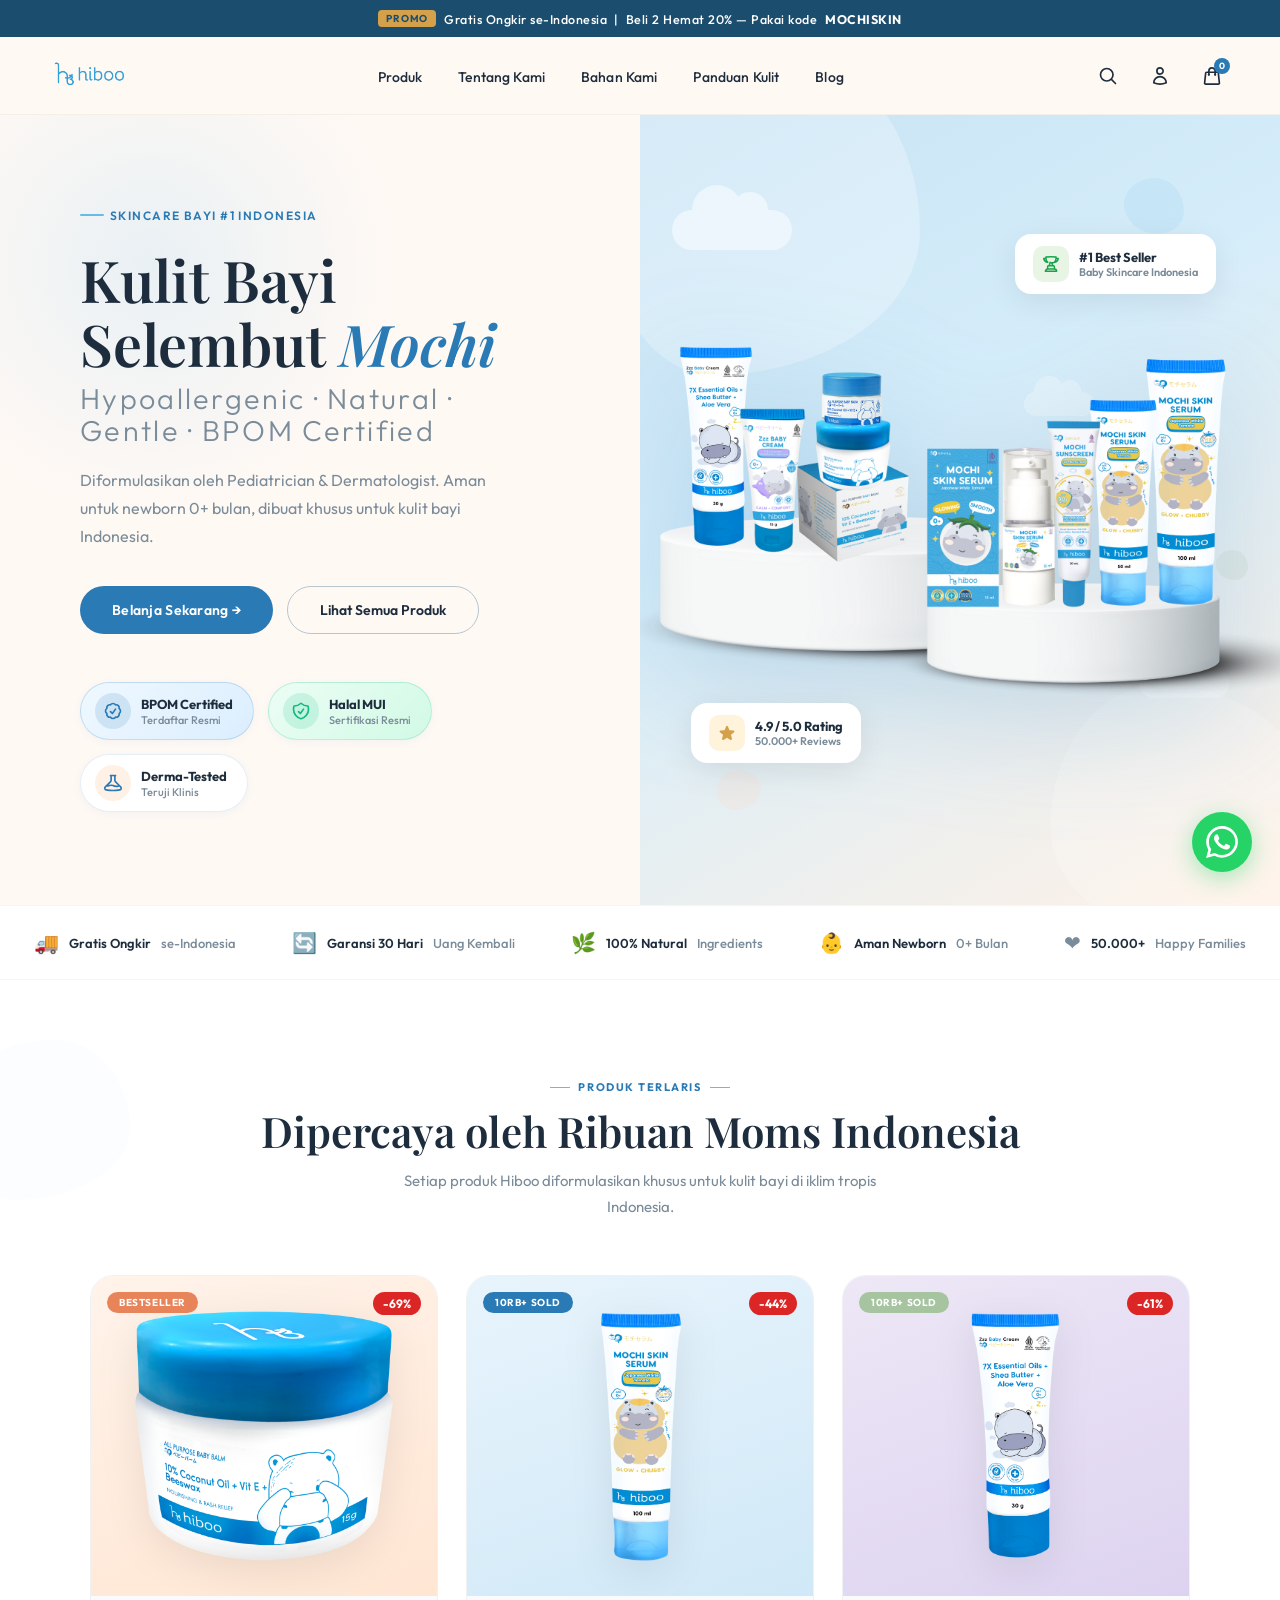
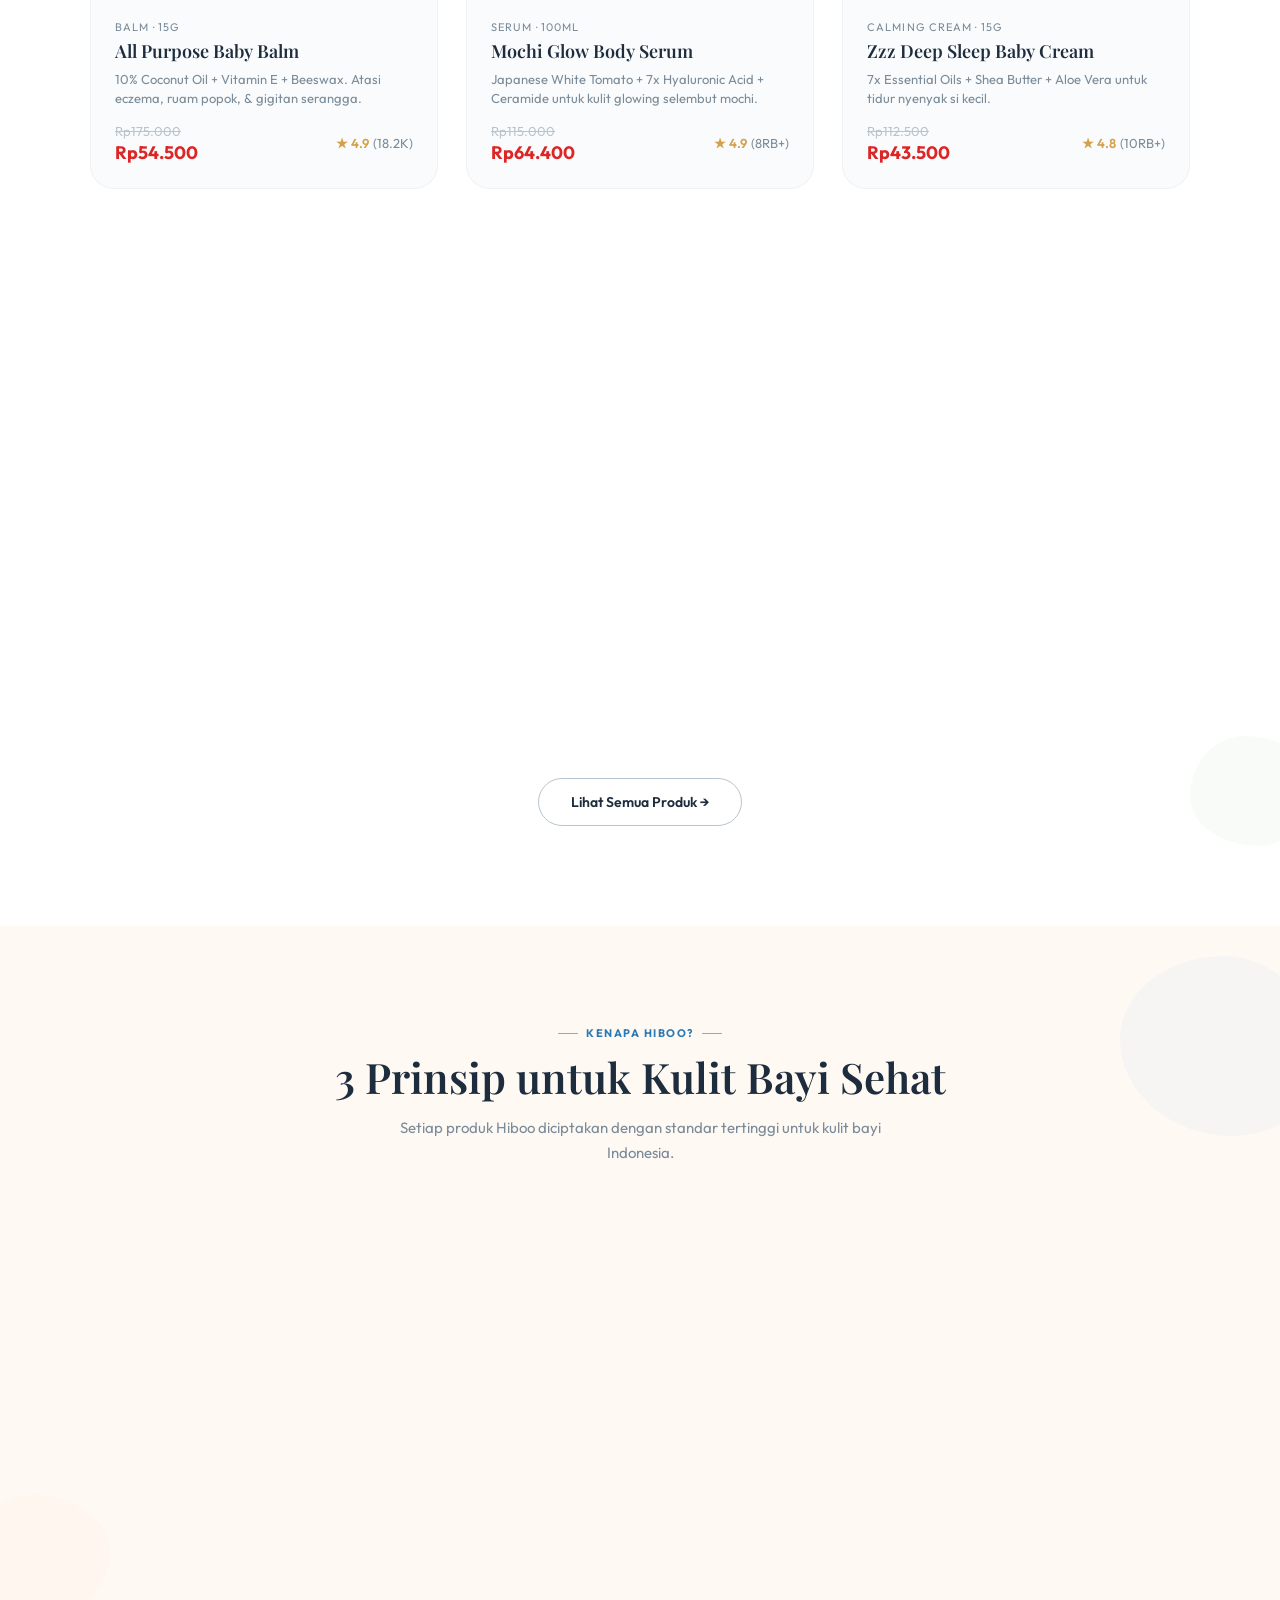
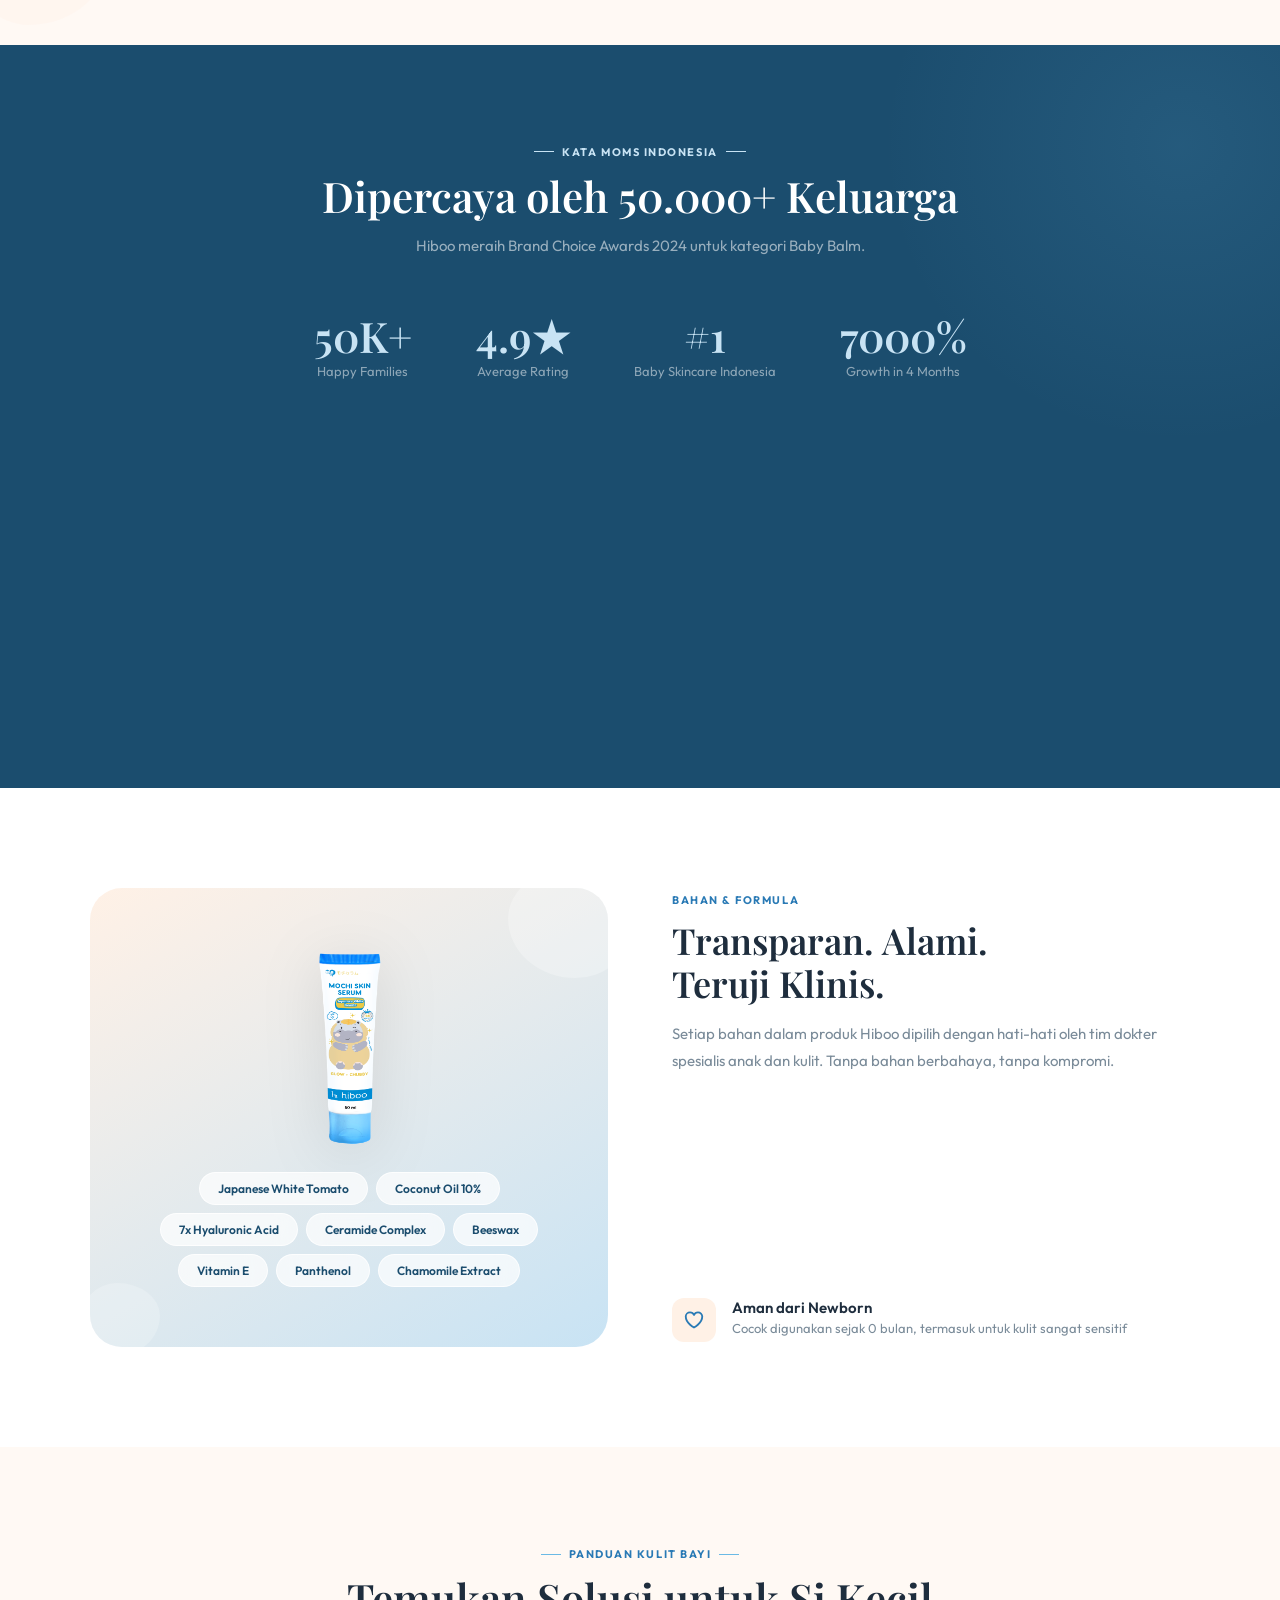
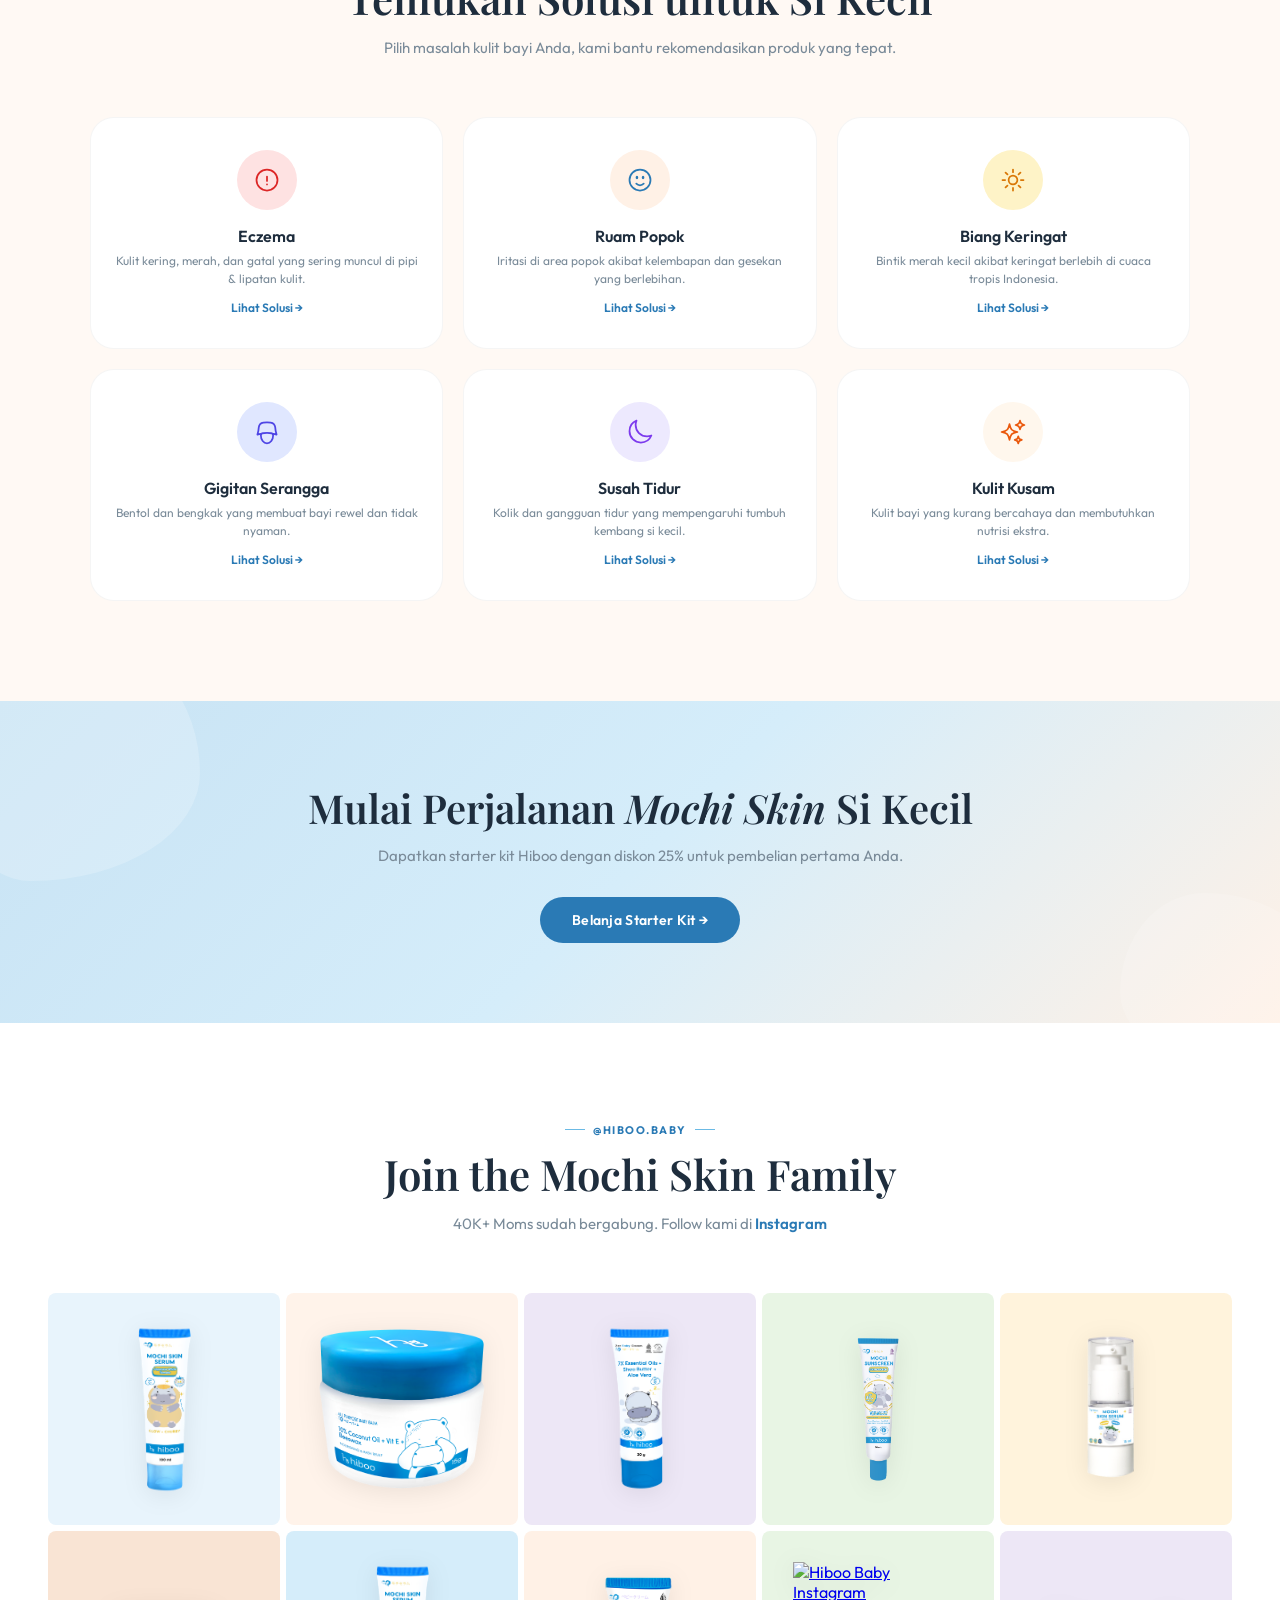
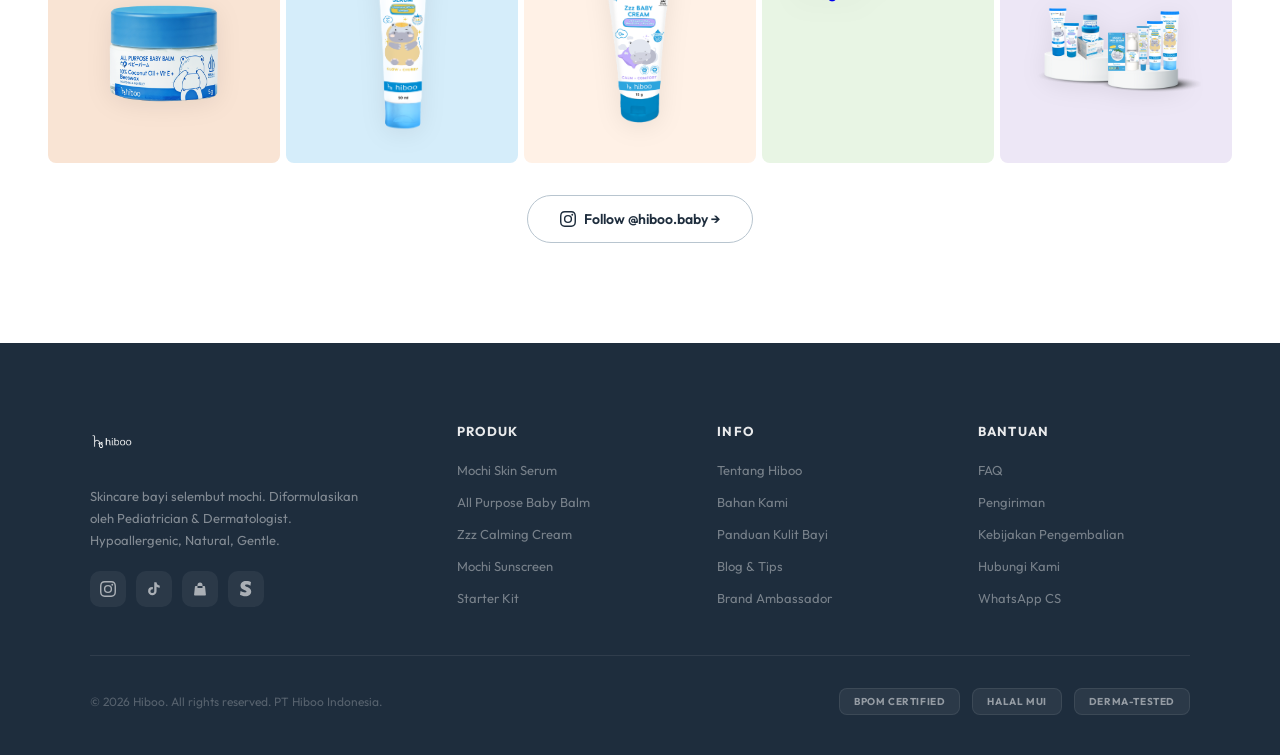
==== commit cb555ee1: "Add cache-busting param to CSS links (v=2) Browser was caching old CSS with 30-day headers, causing " ====
--- a/html/index.html
+++ b/html/index.html
@@ -39,7 +39,7 @@
 <link href="https://fonts.googleapis.com/css2?family=Outfit:wght@300;400;500;600;700&family=Playfair+Display:ital,wght@0,400;0,600;1,400;1,600&display=swap" rel="stylesheet">
 
 <!-- Shared CSS -->
-<link rel="stylesheet" href="assets/css/style.css">
+<link rel="stylesheet" href="assets/css/style.css?v=2">
 
 <!-- JSON-LD Structured Data -->
 <script type="application/ld+json">
--- a/html/assets/css/style.css
+++ b/html/assets/css/style.css
@@ -1751,7 +1751,6 @@
 /* ── EXTRA SMALL (< 380px) ── */
 @media (max-width: 380px) {
   .hero h1 { font-size: 28px; }
-  .products-grid { grid-template-columns: 1fr; }
   .proof-stats { flex-direction: column; gap: 16px; }
   .trust-ribbon { flex-direction: column; align-items: center; }
 }
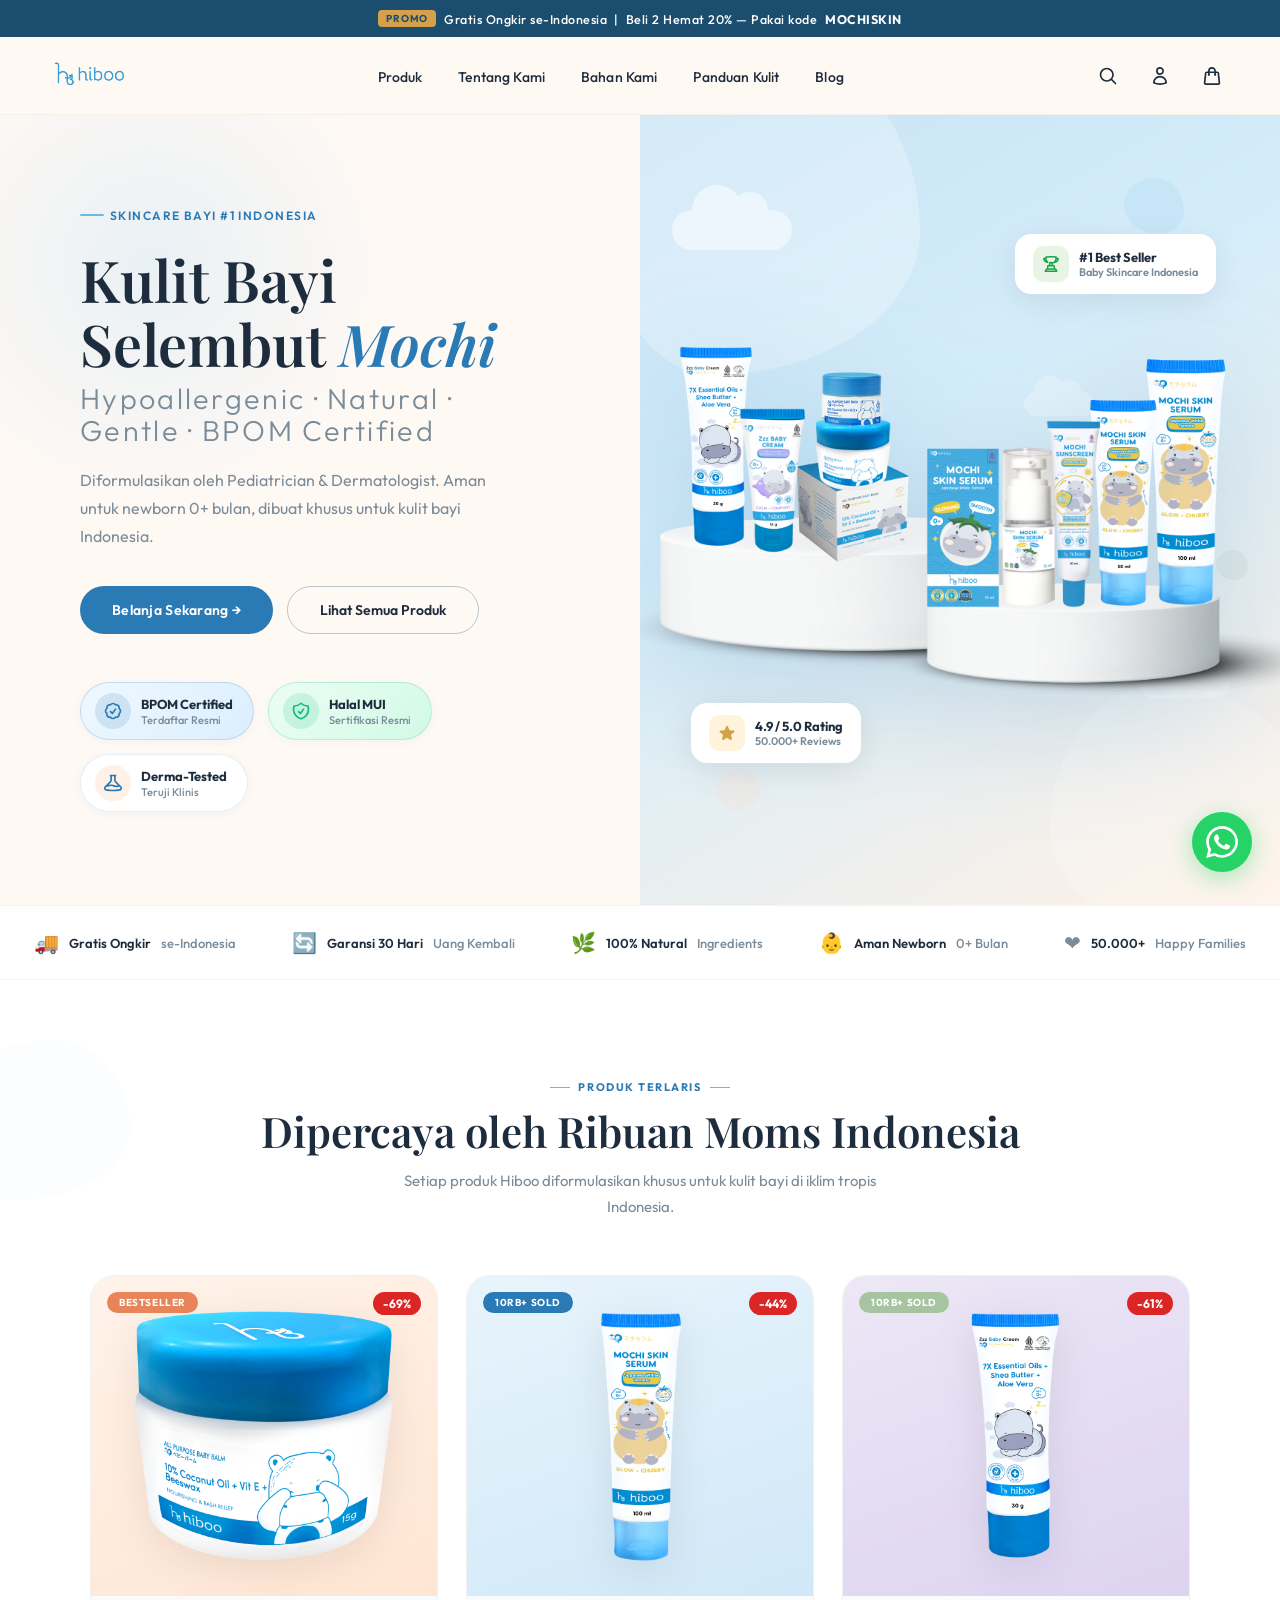
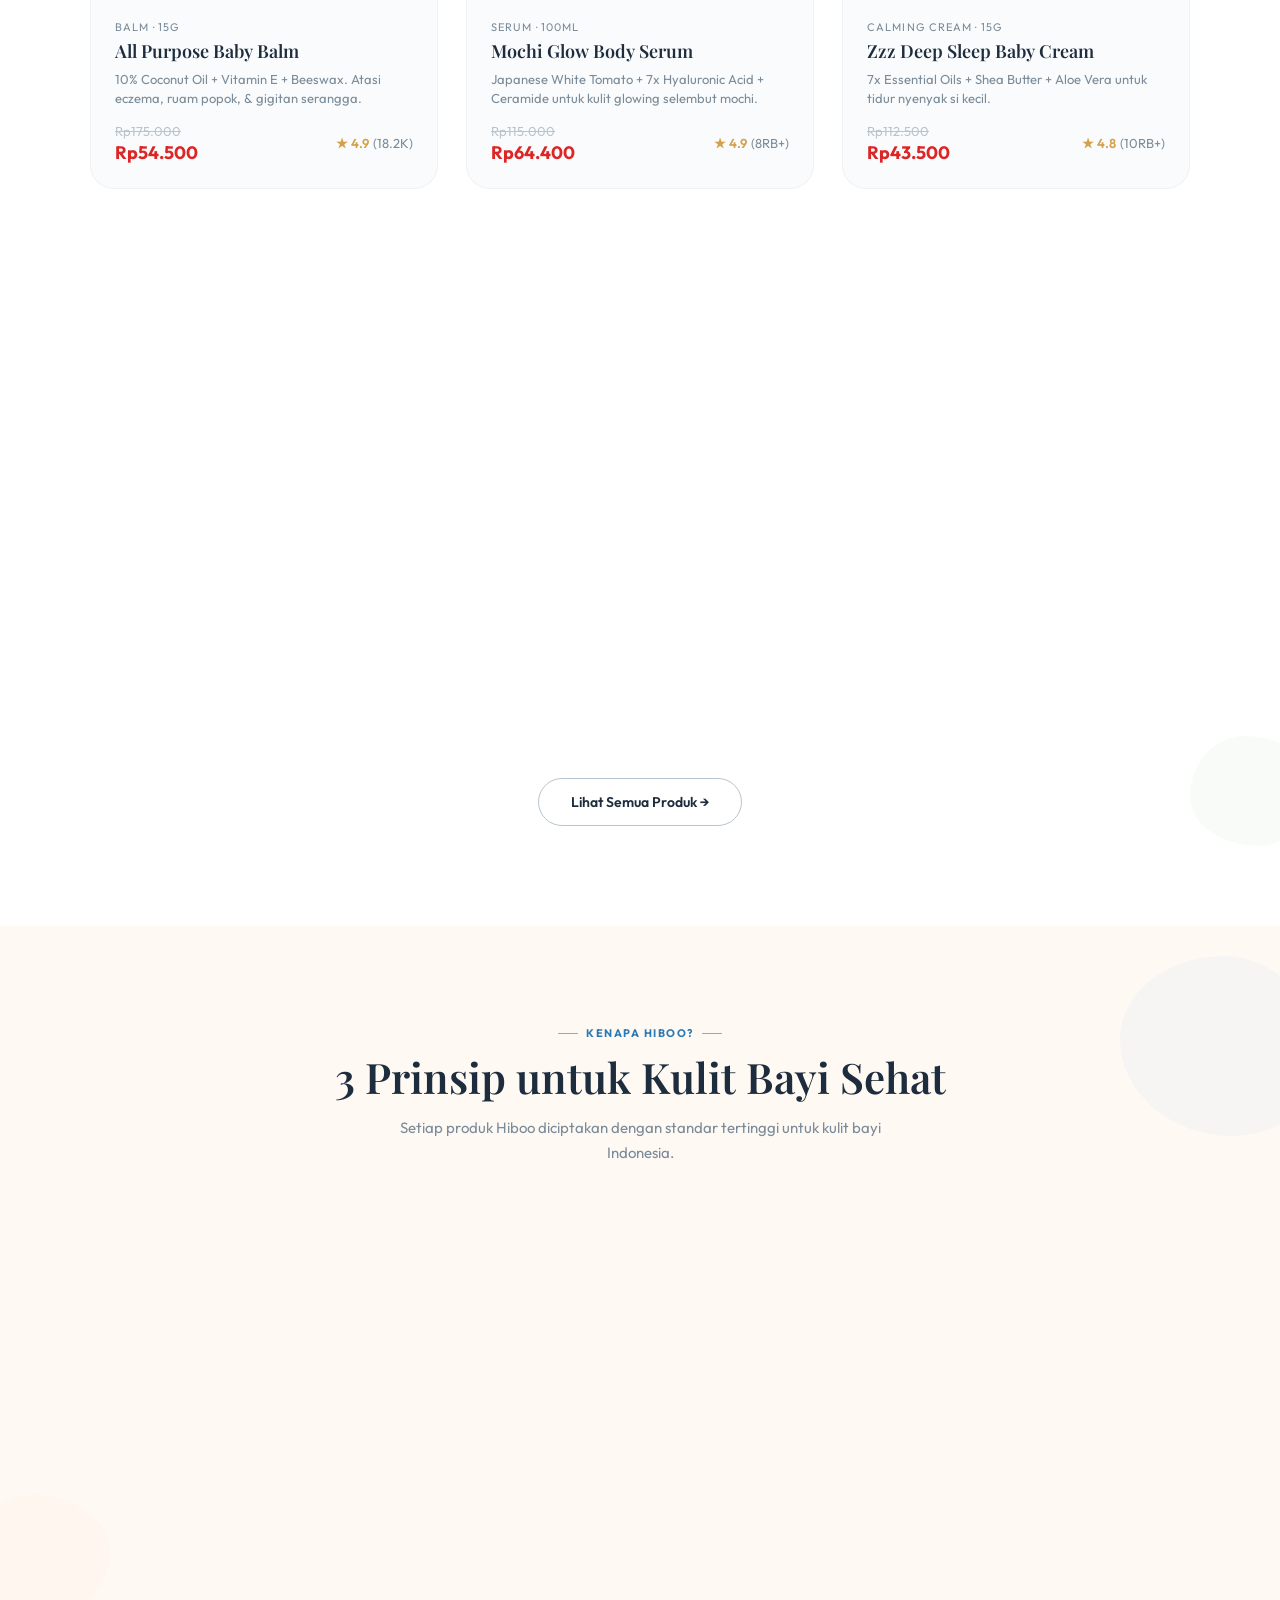
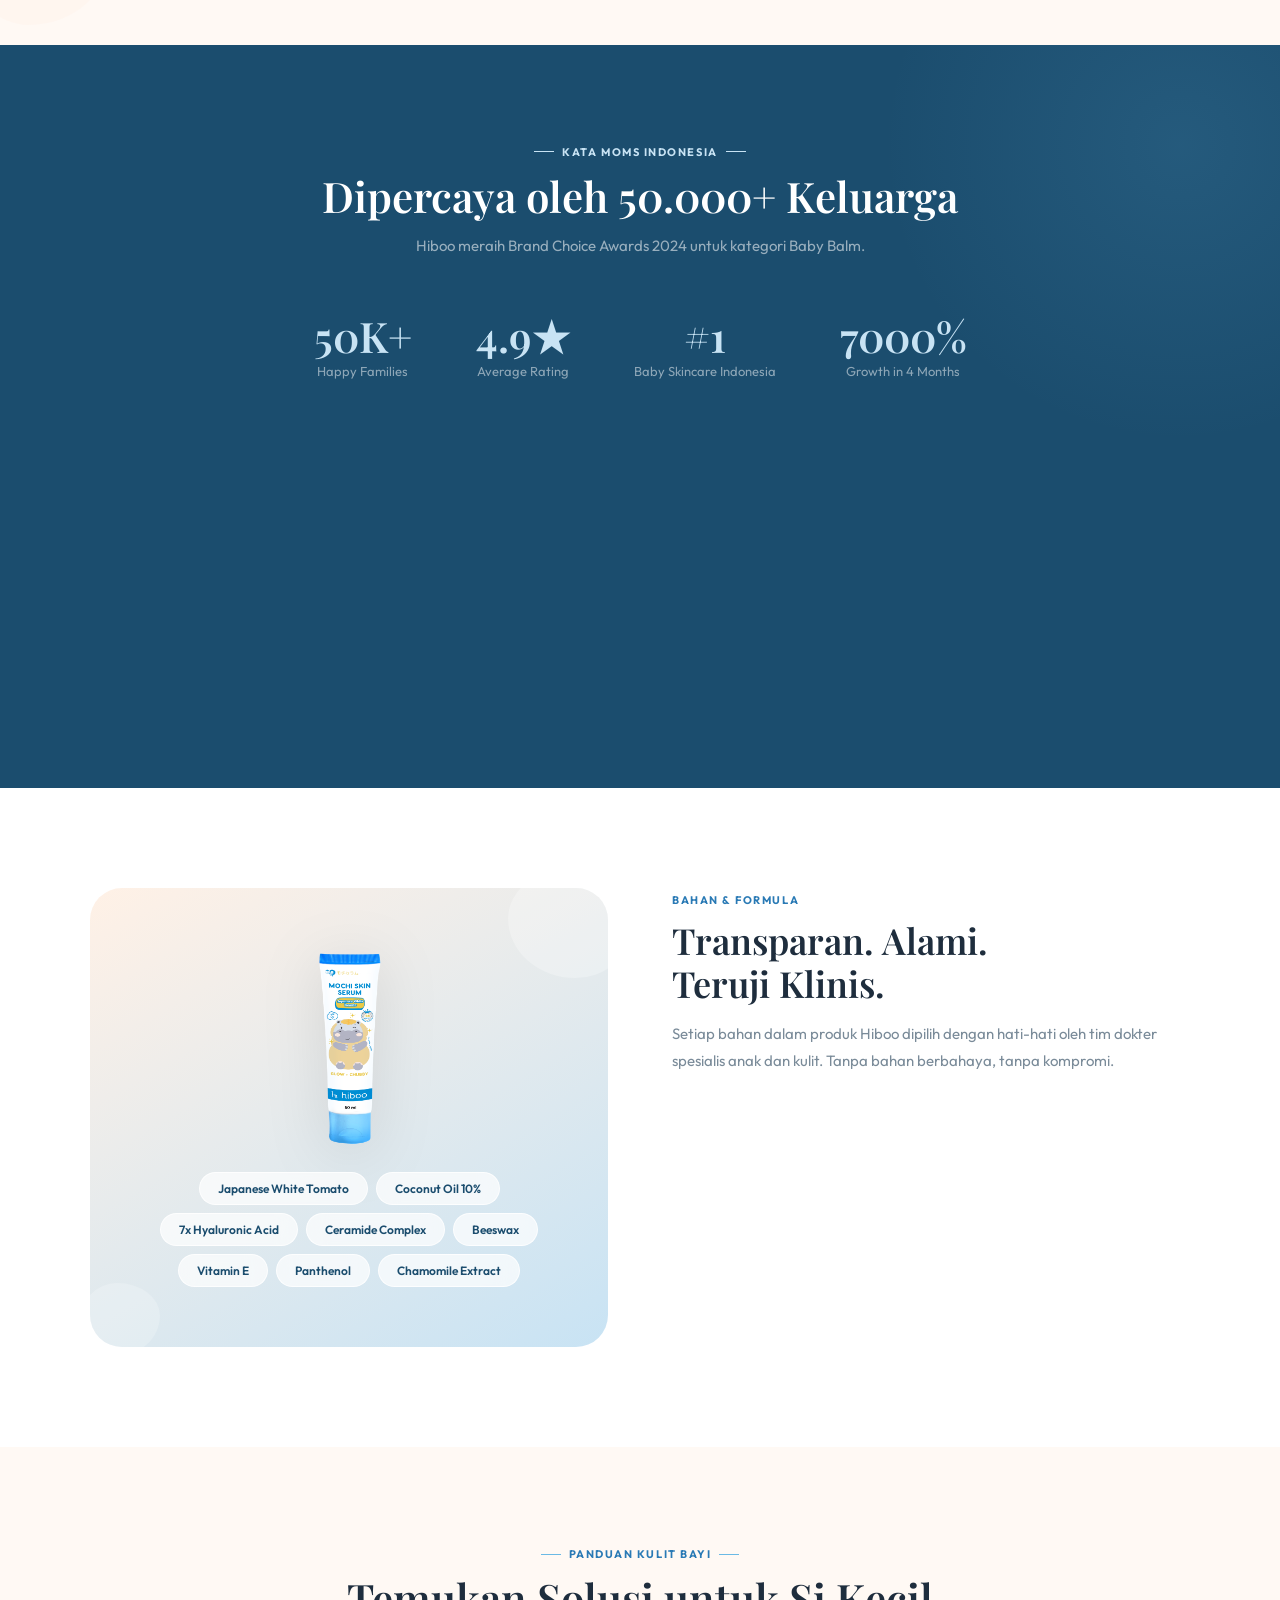
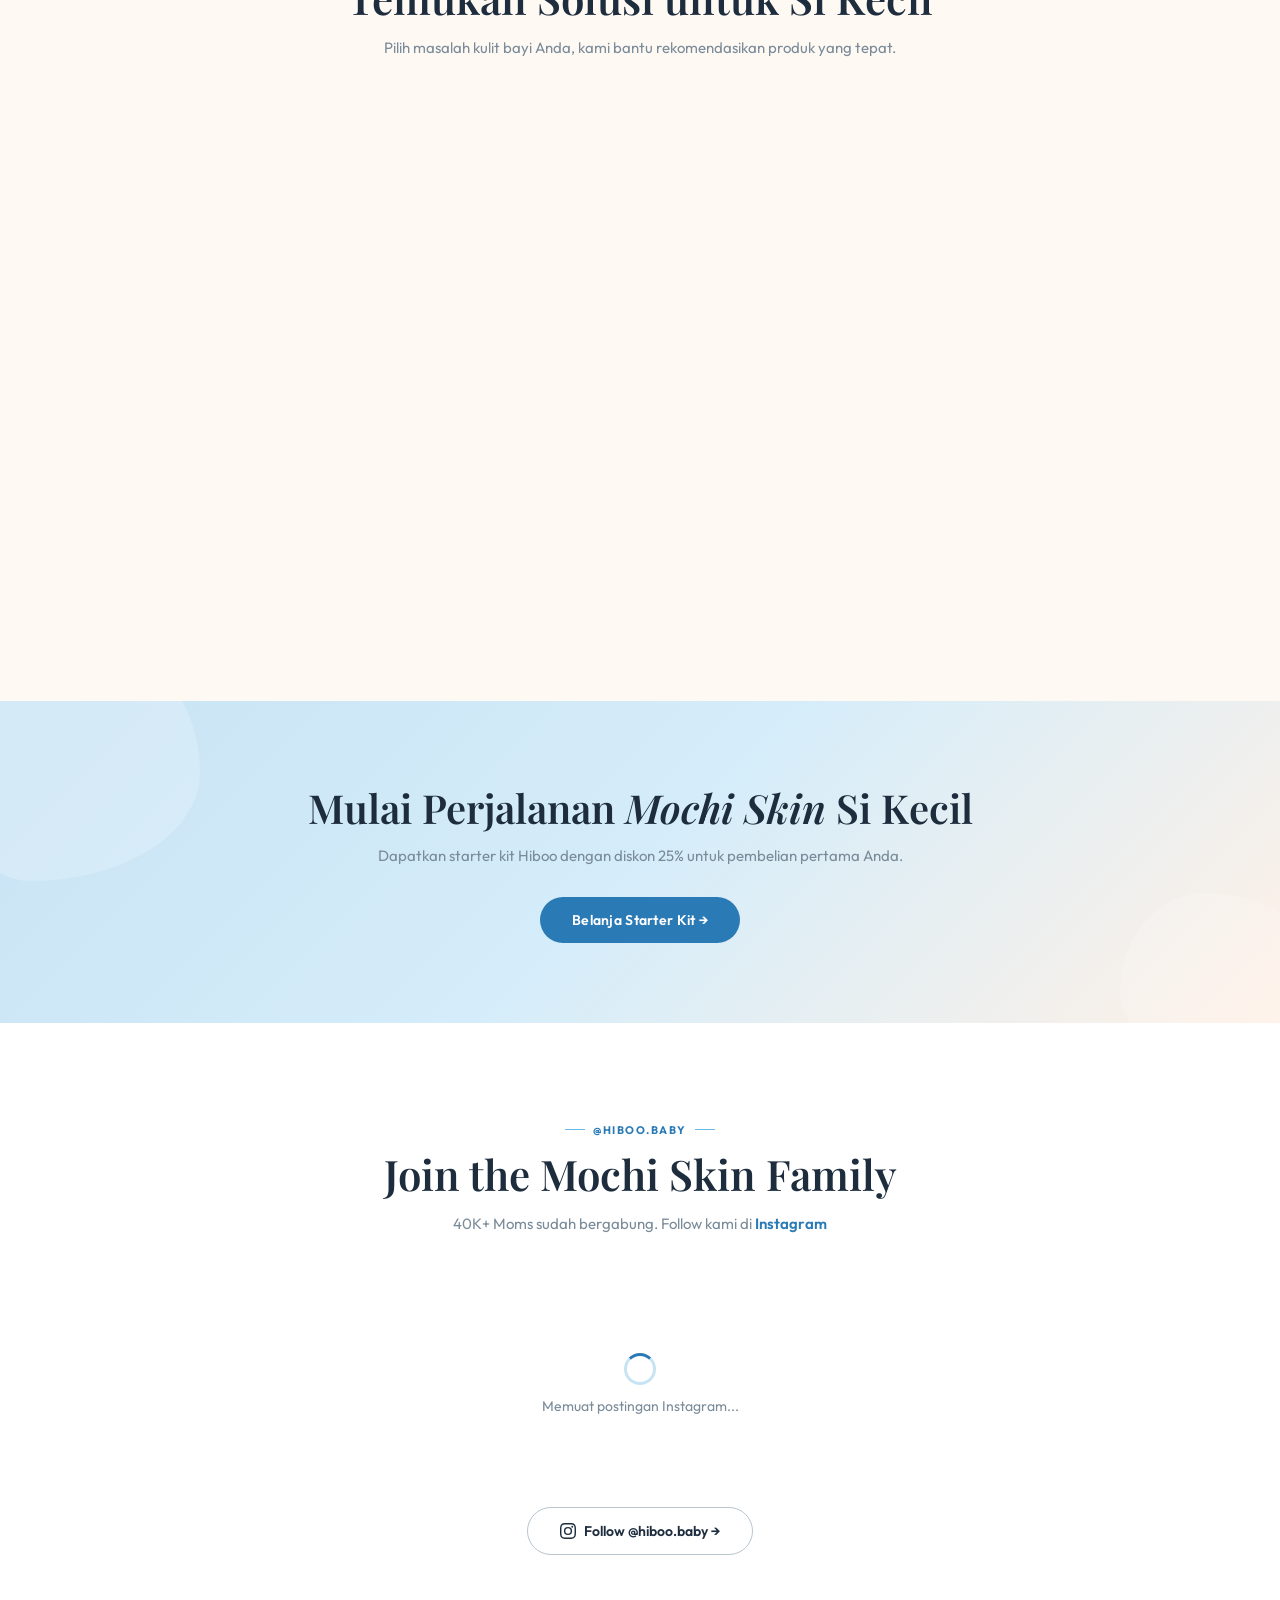
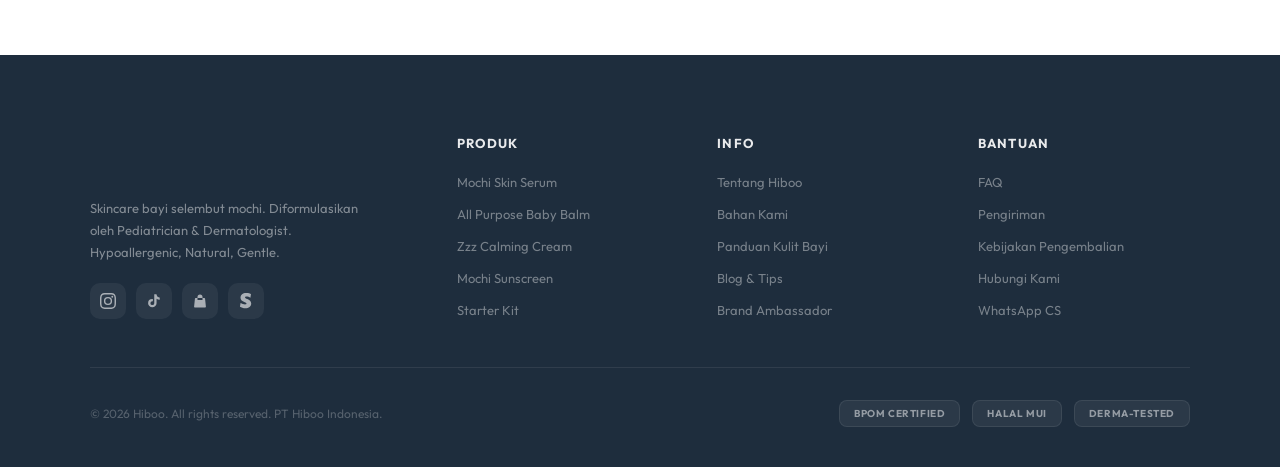
==== commit 1a8955b1: "Convert from ecommerce to marketplace redirect (Shopee + TikTok Shop) - Replace all "Tambah ke Keran" ====
--- a/html/index.html
+++ b/html/index.html
@@ -189,9 +189,8 @@
     <button class="nav-icon" title="Akun" aria-label="Akun saya">
       <svg xmlns="http://www.w3.org/2000/svg" fill="none" viewBox="0 0 24 24" stroke-width="2" stroke="currentColor"><path stroke-linecap="round" stroke-linejoin="round" d="M15.75 6a3.75 3.75 0 1 1-7.5 0 3.75 3.75 0 0 1 7.5 0ZM4.501 20.118a7.5 7.5 0 0 1 14.998 0A17.933 17.933 0 0 1 12 21.75c-2.676 0-5.216-.584-7.499-1.632Z"/></svg>
     </button>
-    <a href="keranjang.html" class="nav-icon cart-btn" title="Keranjang" aria-label="Keranjang belanja">
+    <a href="https://shopee.co.id/hiboobaby" target="_blank" rel="noopener" class="nav-icon cart-btn" title="Shopee Store" aria-label="Beli di Shopee">
       <svg xmlns="http://www.w3.org/2000/svg" fill="none" viewBox="0 0 24 24" stroke-width="2" stroke="currentColor"><path stroke-linecap="round" stroke-linejoin="round" d="M15.75 10.5V6a3.75 3.75 0 1 0-7.5 0v4.5m11.356-1.993 1.263 12c.07.665-.45 1.243-1.119 1.243H4.25a1.125 1.125 0 0 1-1.12-1.243l1.264-12A1.125 1.125 0 0 1 5.513 7.5h12.974c.576 0 1.059.435 1.119 1.007ZM8.625 10.5a.375.375 0 1 1-.75 0 .375.375 0 0 1 .75 0Zm7.5 0a.375.375 0 1 1-.75 0 .375.375 0 0 1 .75 0Z"/></svg>
-      <span class="cart-count">0</span>
     </a>
     <button class="mobile-menu-btn" aria-label="Menu">
       <span></span><span></span><span></span>
@@ -292,7 +291,7 @@
         <div class="product-img-bg pc-peach">
           <img src="assets/images/products/balm-15g.png" alt="Hiboo All Purpose Baby Balm 15g - Coconut Oil + Vitamin E + Beeswax" width="200" height="260" loading="lazy">
         </div>
-        <button class="product-quick-add">+ Tambah ke Keranjang</button>
+        <a href="https://shopee.co.id/hiboobaby" target="_blank" rel="noopener" class="product-quick-add">Beli di Shopee</a>
       </div>
       <div class="product-info">
         <div class="p-category">Balm &middot; 15g</div>
@@ -315,7 +314,7 @@
         <div class="product-img-bg pc-blue">
           <img src="assets/images/products/mochi-serum-100ml.png" alt="Hiboo Mochi Glow Body Serum 100ml - Japanese White Tomato + 7x Hyaluronic Acid" width="200" height="260" loading="lazy">
         </div>
-        <button class="product-quick-add">+ Tambah ke Keranjang</button>
+        <a href="https://shopee.co.id/hiboobaby" target="_blank" rel="noopener" class="product-quick-add">Beli di Shopee</a>
       </div>
       <div class="product-info">
         <div class="p-category">Serum &middot; 100ml</div>
@@ -338,7 +337,7 @@
         <div class="product-img-bg pc-lavender">
           <img src="assets/images/products/zzz-cream-30g.png" alt="Hiboo Zzz Deep Sleep Baby Cream - 7x Essential Oils Aromatherapy" width="200" height="260" loading="lazy">
         </div>
-        <button class="product-quick-add">+ Tambah ke Keranjang</button>
+        <a href="https://shopee.co.id/hiboobaby" target="_blank" rel="noopener" class="product-quick-add">Beli di Shopee</a>
       </div>
       <div class="product-info">
         <div class="p-category">Calming Cream &middot; 15g</div>
@@ -361,7 +360,7 @@
         <div class="product-img-bg pc-gold">
           <img src="assets/images/products/mochi-sunscreen-30ml.png" alt="Hiboo Mochi Physical Sunscreen SPF 50+ PA++++ - Perlindungan UV untuk bayi" width="200" height="260" loading="lazy">
         </div>
-        <button class="product-quick-add">+ Tambah ke Keranjang</button>
+        <a href="https://shopee.co.id/hiboobaby" target="_blank" rel="noopener" class="product-quick-add">Beli di Shopee</a>
       </div>
       <div class="product-info">
         <div class="p-category">Sunscreen &middot; 30ml</div>
@@ -383,7 +382,7 @@
         <div class="product-img-bg pc-peach">
           <img src="assets/images/products/balm-5g.png" alt="Hiboo All Purpose Baby Balm 5g - Mini size balm bayi" width="200" height="260" loading="lazy">
         </div>
-        <button class="product-quick-add">+ Tambah ke Keranjang</button>
+        <a href="https://shopee.co.id/hiboobaby" target="_blank" rel="noopener" class="product-quick-add">Beli di Shopee</a>
       </div>
       <div class="product-info">
         <div class="p-category">Balm &middot; 5g</div>
@@ -406,7 +405,7 @@
         <div class="product-img-bg pc-mint">
           <img src="assets/images/products/mochi-face-15ml.png" alt="Hiboo Protection Combo - Physical Mochi Sunscreen + Baby Balm" width="200" height="260" loading="lazy">
         </div>
-        <button class="product-quick-add">+ Tambah ke Keranjang</button>
+        <a href="https://shopee.co.id/hiboobaby" target="_blank" rel="noopener" class="product-quick-add">Beli di Shopee</a>
       </div>
       <div class="product-info">
         <div class="p-category">Combo Set</div>
@@ -695,10 +694,10 @@
         <a href="https://www.instagram.com/hiboo.baby/" class="footer-social" title="Instagram" rel="noopener" target="_blank">
           <svg xmlns="http://www.w3.org/2000/svg" width="16" height="16" viewBox="0 0 24 24" fill="currentColor"><path d="M12 2.163c3.204 0 3.584.012 4.85.07 3.252.148 4.771 1.691 4.919 4.919.058 1.265.069 1.645.069 4.849 0 3.205-.012 3.584-.069 4.849-.149 3.225-1.664 4.771-4.919 4.919-1.266.058-1.644.07-4.85.07-3.204 0-3.584-.012-4.849-.07-3.26-.149-4.771-1.699-4.919-4.92-.058-1.265-.07-1.644-.07-4.849 0-3.204.013-3.583.07-4.849.149-3.227 1.664-4.771 4.919-4.919 1.266-.057 1.645-.069 4.849-.069ZM12 0C8.741 0 8.333.014 7.053.072 2.695.272.273 2.69.073 7.052.014 8.333 0 8.741 0 12c0 3.259.014 3.668.072 4.948.2 4.358 2.618 6.78 6.98 6.98C8.333 23.986 8.741 24 12 24c3.259 0 3.668-.014 4.948-.072 4.354-.2 6.782-2.618 6.979-6.98.059-1.28.073-1.689.073-4.948 0-3.259-.014-3.667-.072-4.947-.196-4.354-2.617-6.78-6.979-6.98C15.668.014 15.259 0 12 0Zm0 5.838a6.162 6.162 0 1 0 0 12.324 6.162 6.162 0 0 0 0-12.324ZM12 16a4 4 0 1 1 0-8 4 4 0 0 1 0 8Zm6.406-11.845a1.44 1.44 0 1 0 0 2.881 1.44 1.44 0 0 0 0-2.881Z"/></svg>
         </a>
-        <a href="#" class="footer-social" title="TikTok" rel="noopener">
+        <a href="https://www.tiktok.com/@hiboo.baby" target="_blank" class="footer-social" title="TikTok" rel="noopener">
           <svg xmlns="http://www.w3.org/2000/svg" width="16" height="16" viewBox="0 0 24 24" fill="currentColor"><path d="M19.59 6.69a4.83 4.83 0 0 1-3.77-4.25V2h-3.45v13.67a2.89 2.89 0 0 1-2.88 2.5 2.89 2.89 0 0 1-2.89-2.89 2.89 2.89 0 0 1 2.89-2.89c.28 0 .54.04.79.1v-3.5a6.37 6.37 0 0 0-.79-.05A6.34 6.34 0 0 0 3.15 15.2a6.34 6.34 0 0 0 6.34 6.34 6.34 6.34 0 0 0 6.34-6.34V8.73a8.19 8.19 0 0 0 4.77 1.52V6.8a4.84 4.84 0 0 1-1.01-.11Z"/></svg>
         </a>
-        <a href="#" class="footer-social" title="Shopee" rel="noopener">
+        <a href="https://shopee.co.id/hiboobaby" target="_blank" class="footer-social" title="Shopee" rel="noopener">
           <svg xmlns="http://www.w3.org/2000/svg" width="16" height="16" viewBox="0 0 24 24" fill="currentColor"><path d="M15.75 10.5V6a3.75 3.75 0 1 0-7.5 0v4.5m11.356-1.993 1.263 12c.07.665-.45 1.243-1.119 1.243H4.25a1.125 1.125 0 0 1-1.12-1.243l1.264-12A1.125 1.125 0 0 1 5.513 7.5h12.974c.576 0 1.059.435 1.119 1.007Z"/></svg>
         </a>
         <a href="#" class="footer-social" title="Tokopedia" rel="noopener">
--- a/html/assets/css/style.css
+++ b/html/assets/css/style.css
@@ -1502,6 +1502,61 @@
   fill: white;
 }
 
+/* ── MARKETPLACE BUTTONS ── */
+.marketplace-btns {
+  display: flex;
+  gap: 10px;
+  margin-top: 12px;
+}
+
+.mp-btn {
+  display: inline-flex;
+  align-items: center;
+  gap: 8px;
+  padding: 12px 24px;
+  border-radius: 100px;
+  font-family: 'Outfit', sans-serif;
+  font-size: 13px;
+  font-weight: 600;
+  text-decoration: none;
+  transition: all 0.3s ease;
+  cursor: pointer;
+  border: none;
+  white-space: nowrap;
+}
+
+.mp-btn svg, .mp-btn img { width: 18px; height: 18px; flex-shrink: 0; }
+
+.mp-btn-shopee {
+  background: #EE4D2D;
+  color: white;
+}
+.mp-btn-shopee:hover {
+  background: #D94425;
+  transform: translateY(-2px);
+  box-shadow: 0 6px 20px rgba(238,77,45,0.3);
+}
+
+.mp-btn-tiktok {
+  background: #010101;
+  color: white;
+}
+.mp-btn-tiktok:hover {
+  background: #333;
+  transform: translateY(-2px);
+  box-shadow: 0 6px 20px rgba(0,0,0,0.3);
+}
+
+.mp-btn-outline {
+  background: transparent;
+  color: var(--hb-text);
+  border: 1.5px solid var(--hb-light);
+}
+.mp-btn-outline:hover {
+  border-color: var(--hb-deep);
+  color: var(--hb-deep);
+}
+
 @media (max-width: 640px) {
   .wa-float { bottom: 20px; right: 20px; }
   .wa-float-btn { width: 52px; height: 52px; }
@@ -1746,6 +1801,10 @@
   .footer-col ul { gap: 10px; }
   .footer-bottom { flex-direction: column; gap: 16px; text-align: center; }
   .footer-badges { flex-wrap: wrap; justify-content: center; }
+
+  /* ── MARKETPLACE BUTTONS ── */
+  .marketplace-btns { flex-direction: column; }
+  .mp-btn { justify-content: center; font-size: 14px; padding: 14px 20px; }
 }
 
 /* ── EXTRA SMALL (< 380px) ── */
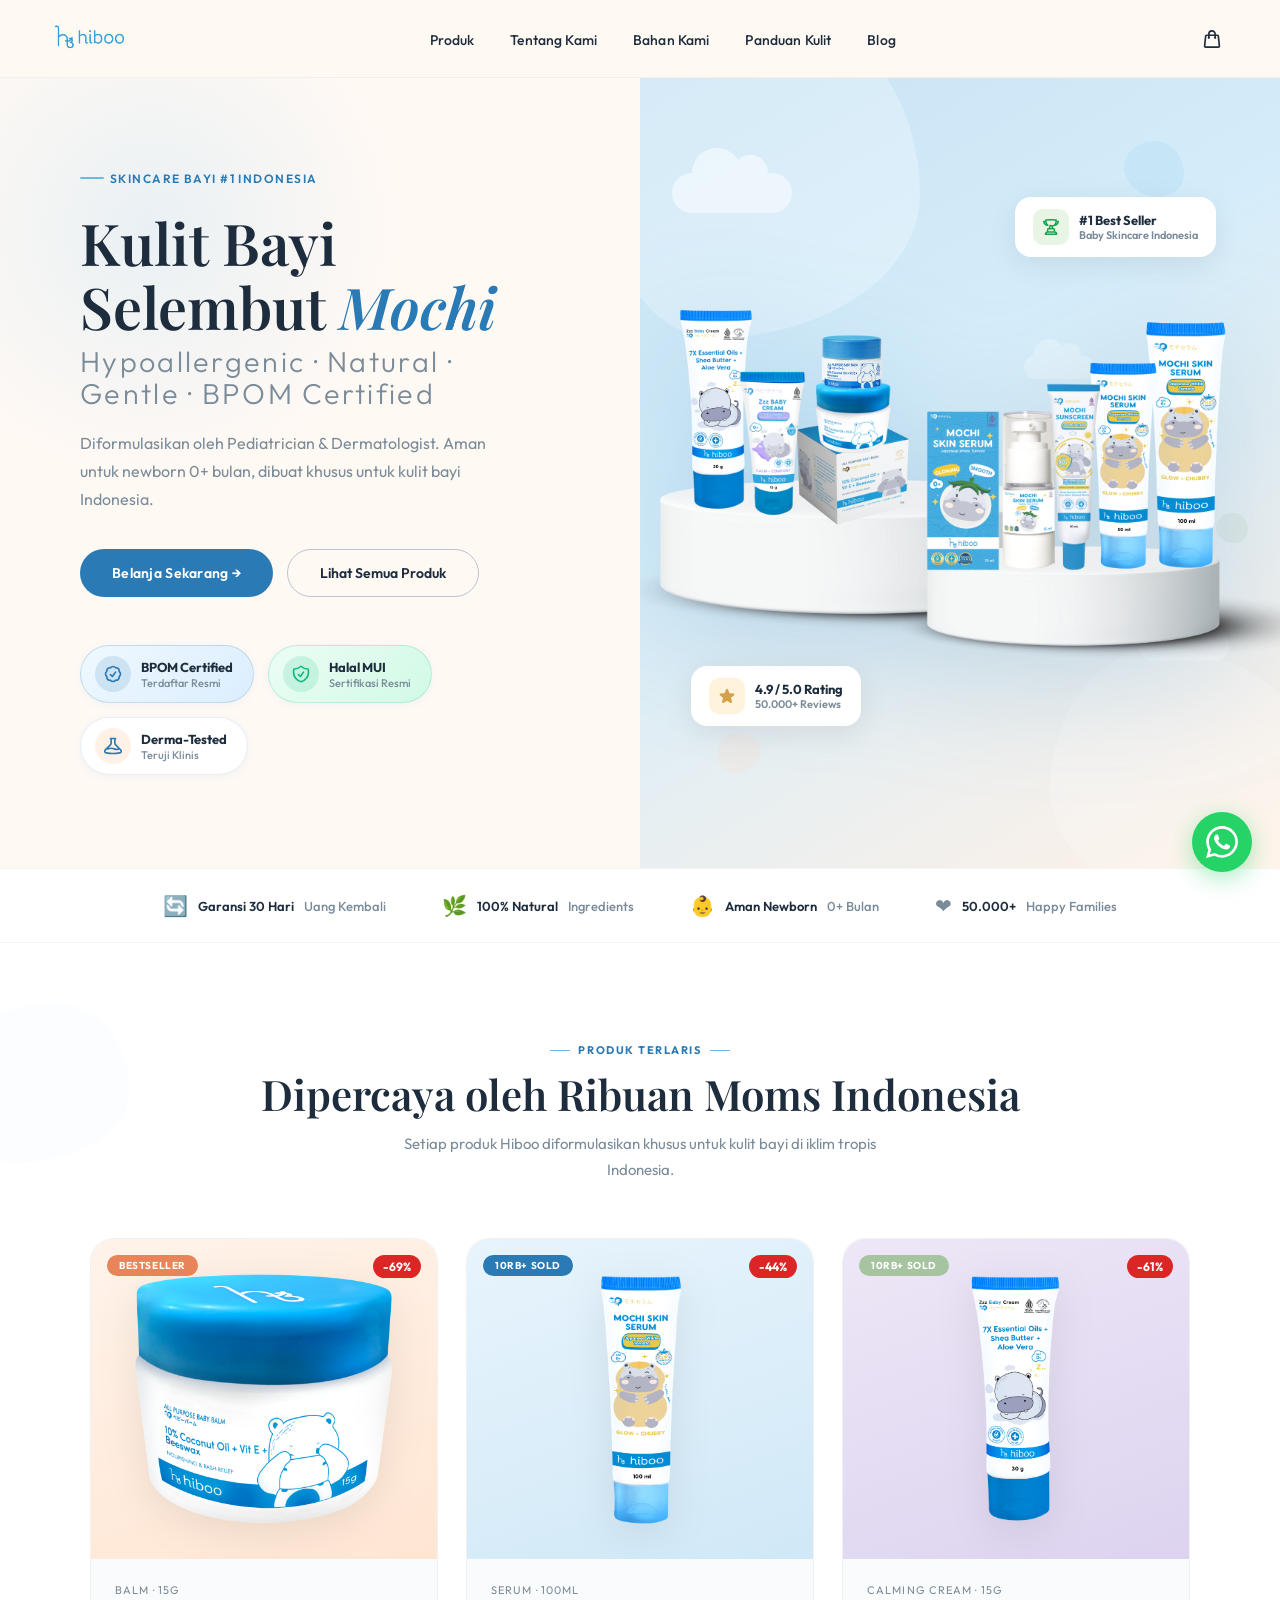
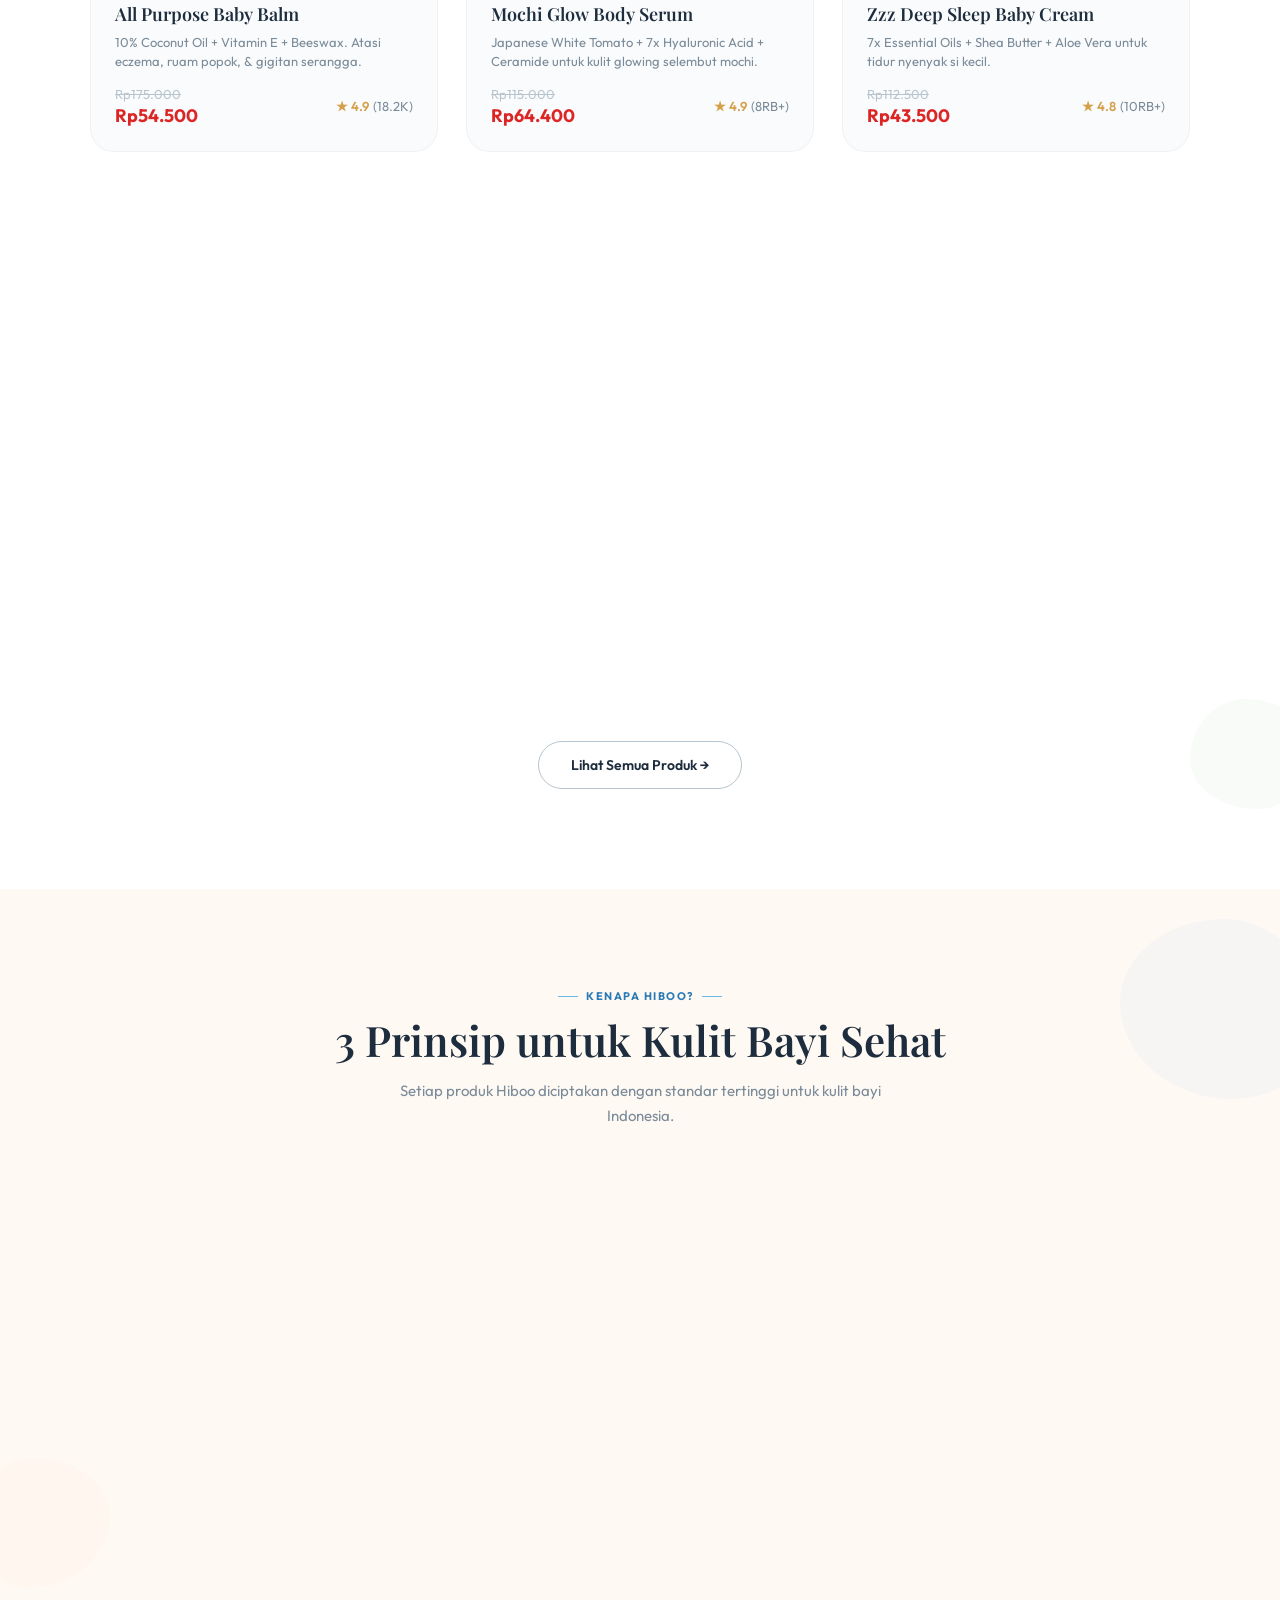
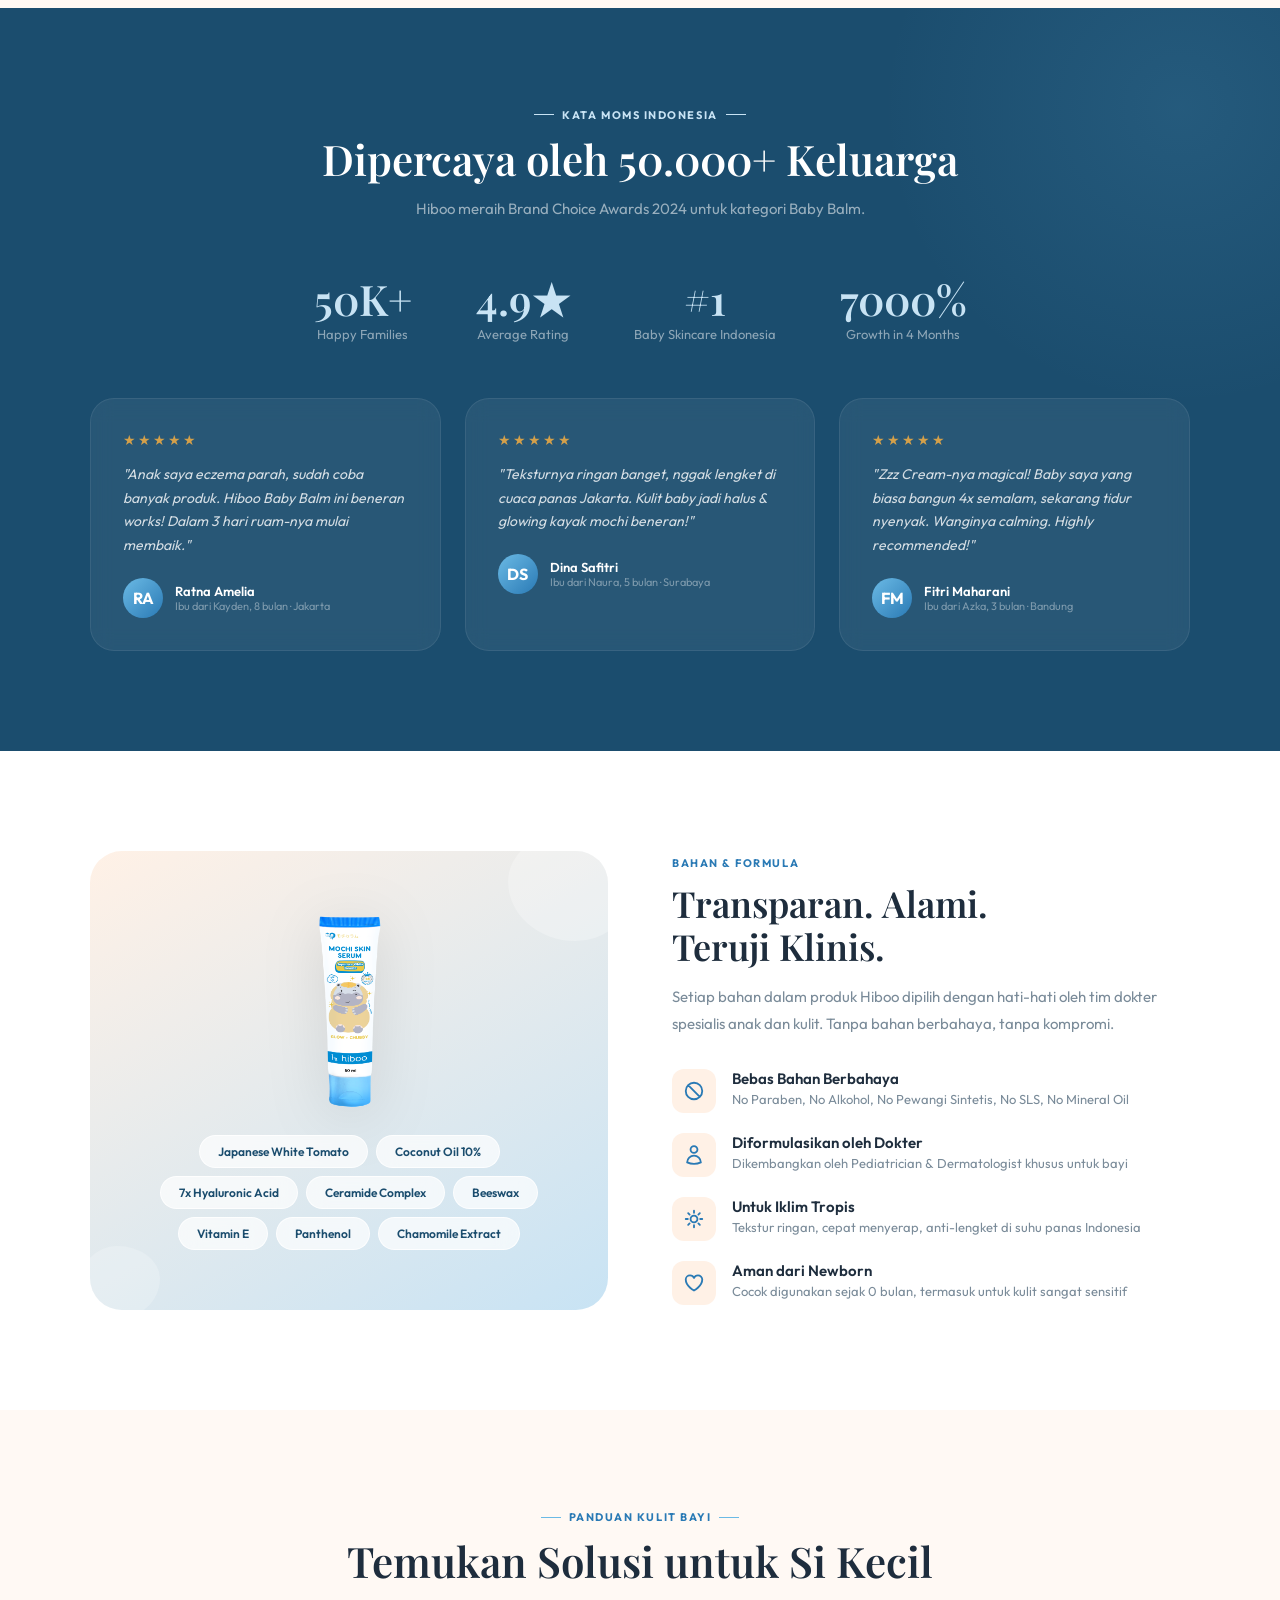
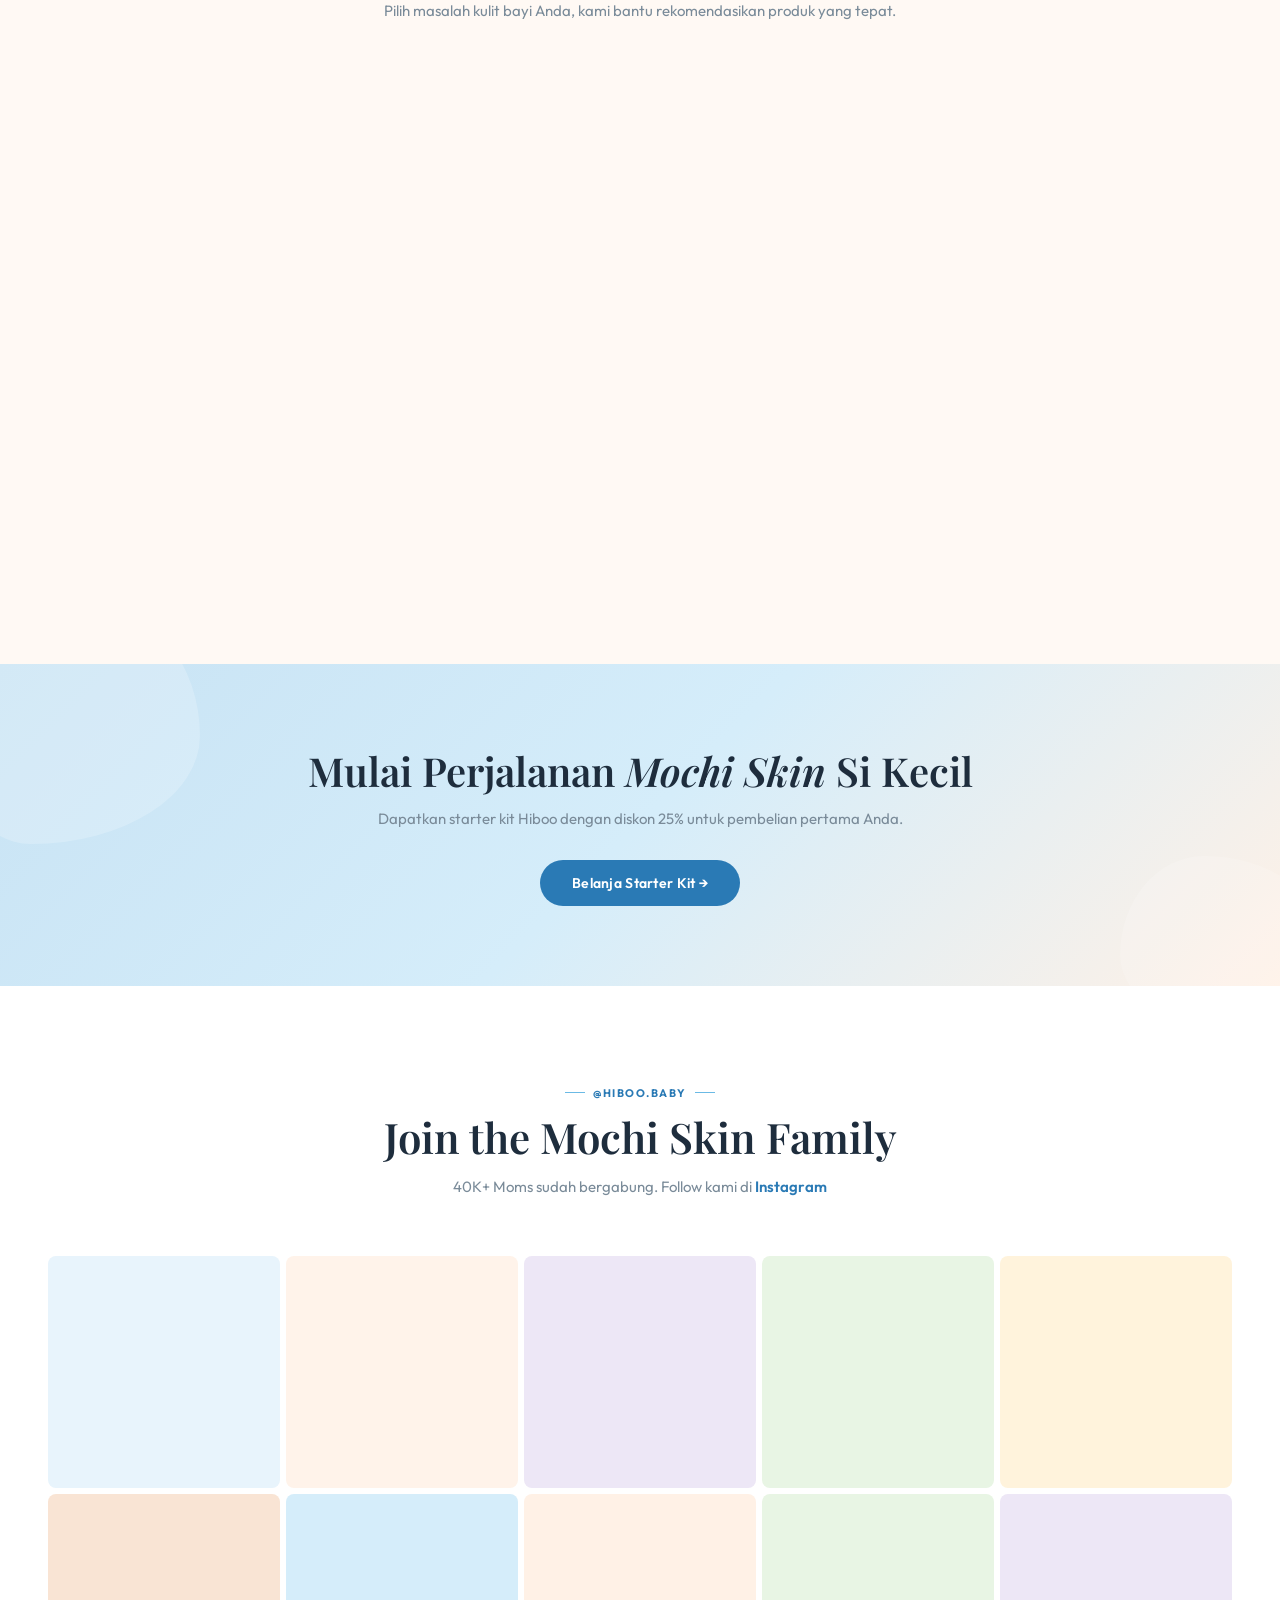
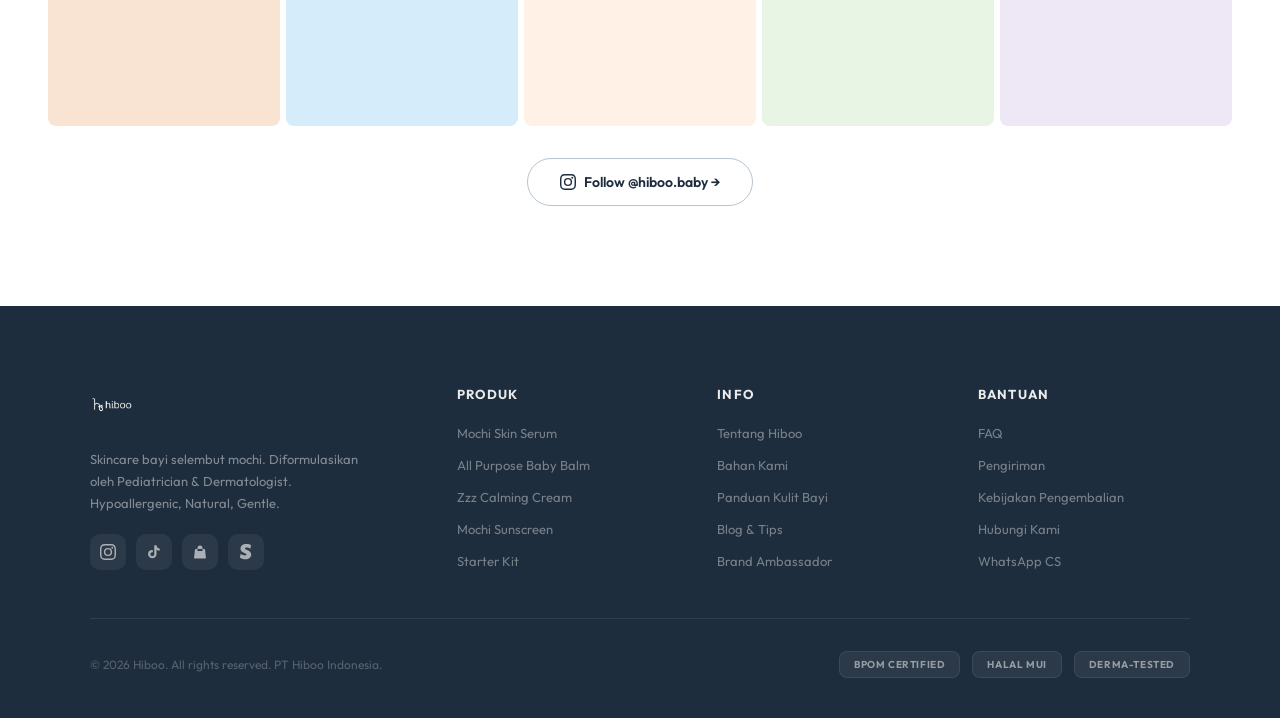
==== commit 08706ec0: "Remove announcement bar, search/profile icons, gratis ongkir - Removed "Gratis Ongkir" promo announc" ====
--- a/html/index.html
+++ b/html/index.html
@@ -39,7 +39,7 @@
 <link href="https://fonts.googleapis.com/css2?family=Outfit:wght@300;400;500;600;700&family=Playfair+Display:ital,wght@0,400;0,600;1,400;1,600&display=swap" rel="stylesheet">
 
 <!-- Shared CSS -->
-<link rel="stylesheet" href="assets/css/style.css?v=2">
+<link rel="stylesheet" href="assets/css/style.css?v=3">
 
 <!-- JSON-LD Structured Data -->
 <script type="application/ld+json">
@@ -165,10 +165,6 @@
 <body>
 
 <!-- ANNOUNCEMENT BAR -->
-<div class="announce-bar">
-  <span>PROMO</span>
-  Gratis Ongkir se-Indonesia &nbsp;|&nbsp; Beli 2 Hemat 20% &mdash; Pakai kode <strong>MOCHISKIN</strong>
-</div>
 
 <!-- NAV -->
 <nav>
@@ -183,12 +179,6 @@
     <li><a href="blog.html">Blog</a></li>
   </ul>
   <div class="nav-right">
-    <button class="nav-icon" title="Cari" aria-label="Cari produk">
-      <svg xmlns="http://www.w3.org/2000/svg" fill="none" viewBox="0 0 24 24" stroke-width="2" stroke="currentColor"><path stroke-linecap="round" stroke-linejoin="round" d="m21 21-5.197-5.197m0 0A7.5 7.5 0 1 0 5.196 5.196a7.5 7.5 0 0 0 10.607 10.607Z"/></svg>
-    </button>
-    <button class="nav-icon" title="Akun" aria-label="Akun saya">
-      <svg xmlns="http://www.w3.org/2000/svg" fill="none" viewBox="0 0 24 24" stroke-width="2" stroke="currentColor"><path stroke-linecap="round" stroke-linejoin="round" d="M15.75 6a3.75 3.75 0 1 1-7.5 0 3.75 3.75 0 0 1 7.5 0ZM4.501 20.118a7.5 7.5 0 0 1 14.998 0A17.933 17.933 0 0 1 12 21.75c-2.676 0-5.216-.584-7.499-1.632Z"/></svg>
-    </button>
     <a href="https://shopee.co.id/hiboobaby" target="_blank" rel="noopener" class="nav-icon cart-btn" title="Shopee Store" aria-label="Beli di Shopee">
       <svg xmlns="http://www.w3.org/2000/svg" fill="none" viewBox="0 0 24 24" stroke-width="2" stroke="currentColor"><path stroke-linecap="round" stroke-linejoin="round" d="M15.75 10.5V6a3.75 3.75 0 1 0-7.5 0v4.5m11.356-1.993 1.263 12c.07.665-.45 1.243-1.119 1.243H4.25a1.125 1.125 0 0 1-1.12-1.243l1.264-12A1.125 1.125 0 0 1 5.513 7.5h12.974c.576 0 1.059.435 1.119 1.007ZM8.625 10.5a.375.375 0 1 1-.75 0 .375.375 0 0 1 .75 0Zm7.5 0a.375.375 0 1 1-.75 0 .375.375 0 0 1 .75 0Z"/></svg>
     </a>
@@ -268,7 +258,6 @@
 
 <!-- TRUST RIBBON -->
 <div class="trust-ribbon">
-  <div class="ribbon-item"><span class="ri-icon">&#x1F69A;</span> <strong>Gratis Ongkir</strong> se-Indonesia</div>
   <div class="ribbon-item"><span class="ri-icon">&#x1F504;</span> <strong>Garansi 30 Hari</strong> Uang Kembali</div>
   <div class="ribbon-item"><span class="ri-icon">&#x1F33F;</span> <strong>100% Natural</strong> Ingredients</div>
   <div class="ribbon-item"><span class="ri-icon">&#x1F476;</span> <strong>Aman Newborn</strong> 0+ Bulan</div>
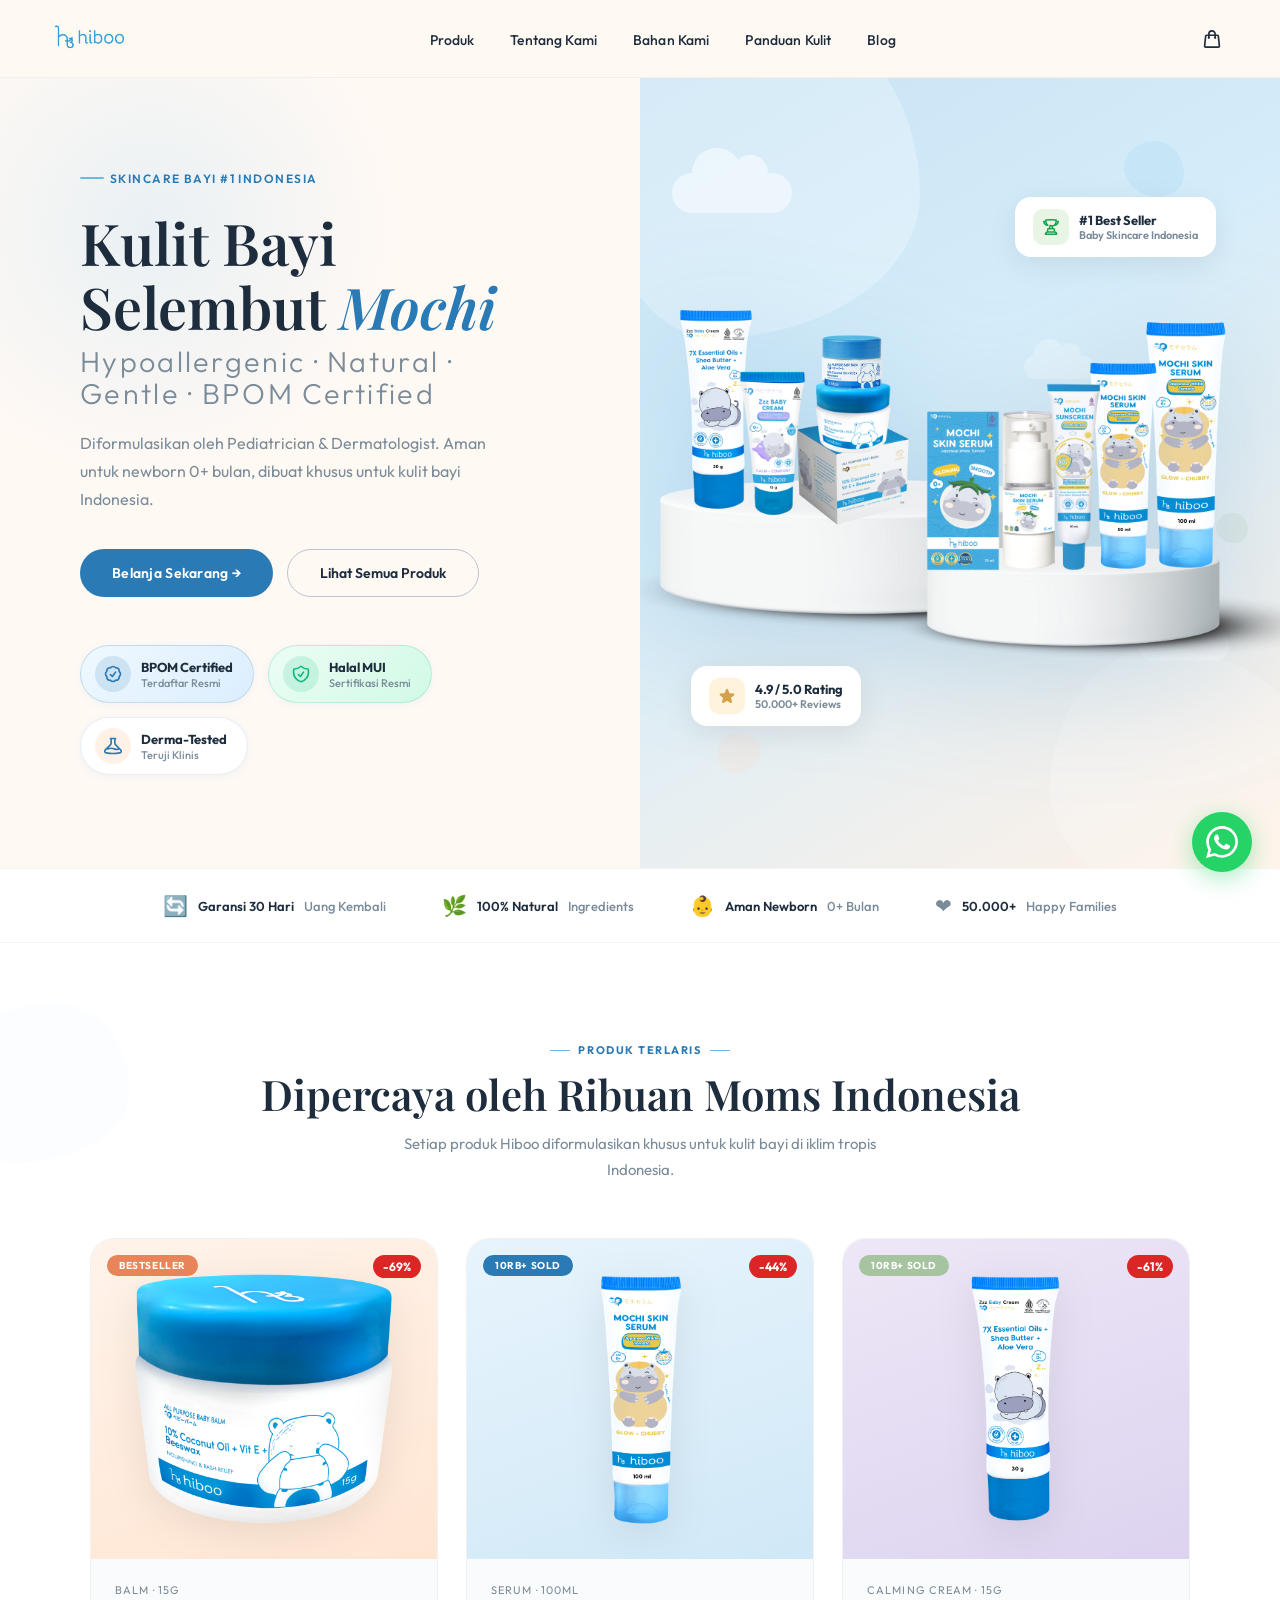
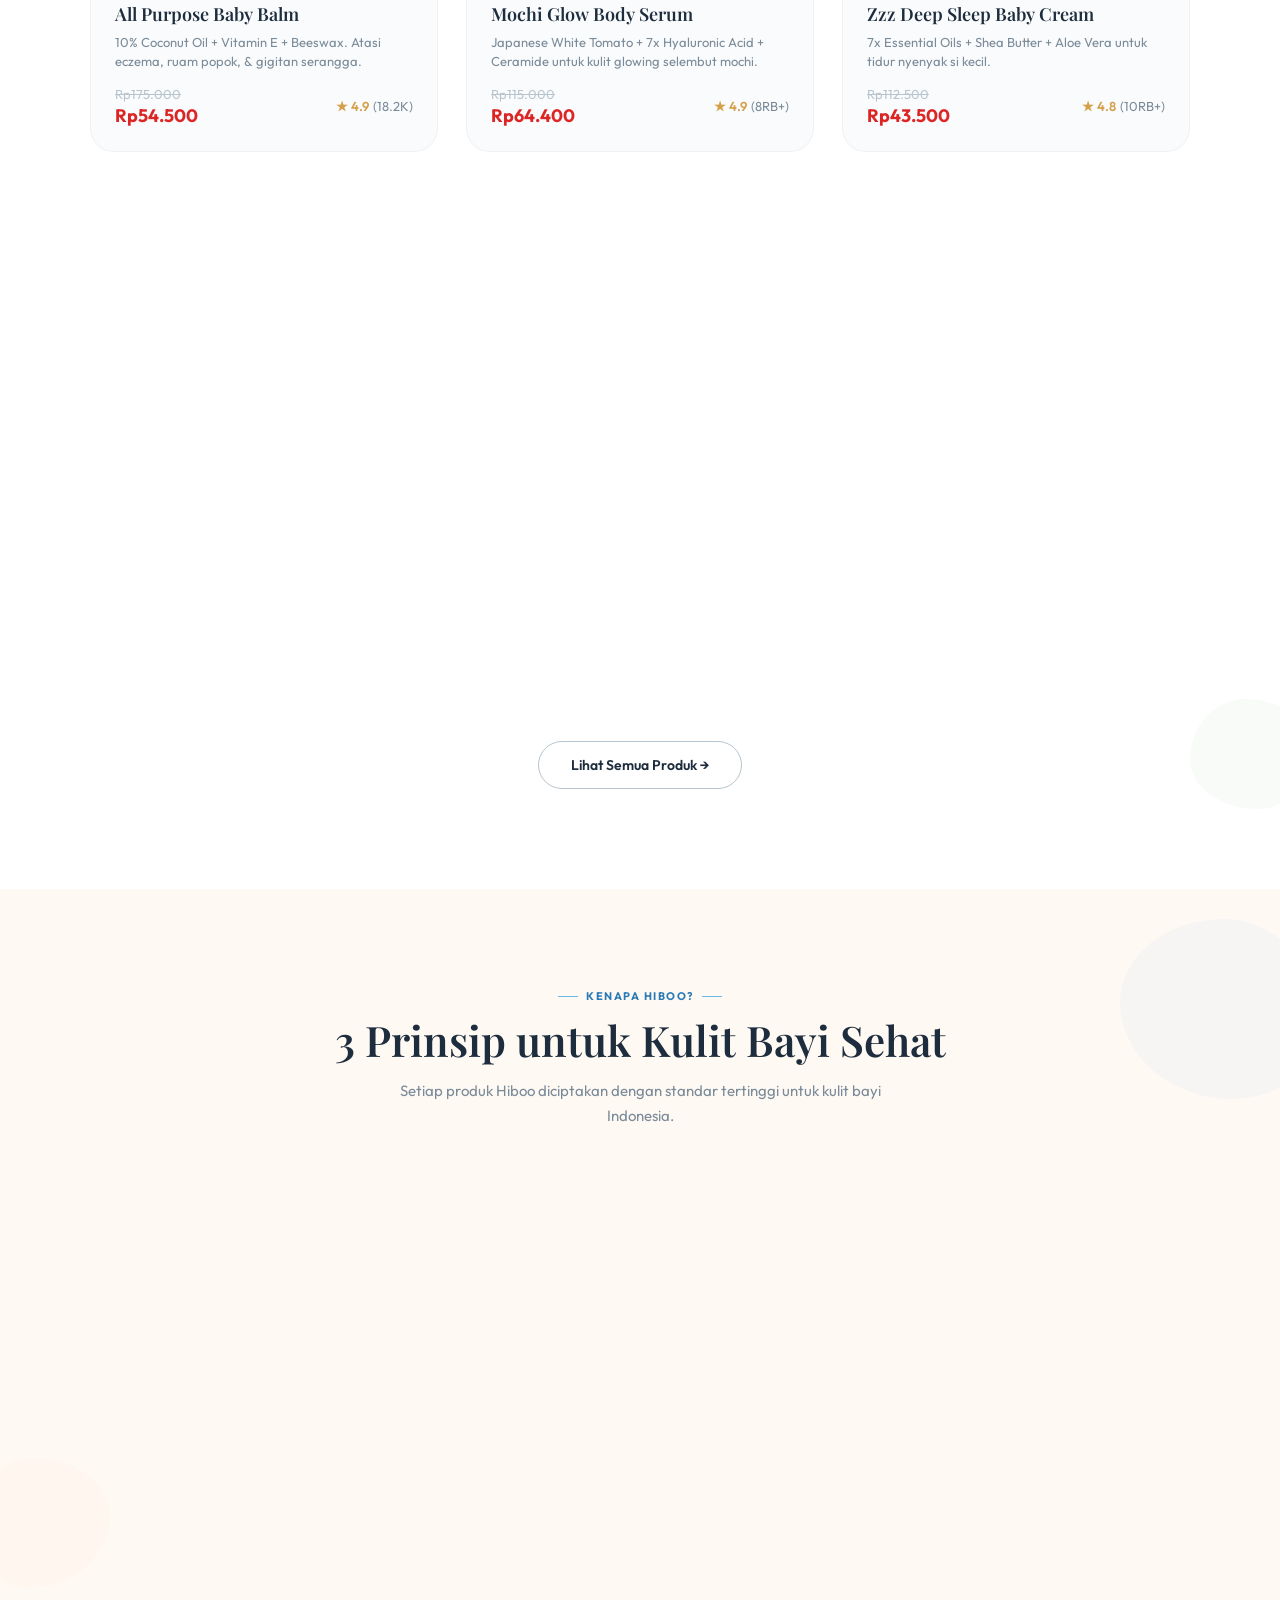
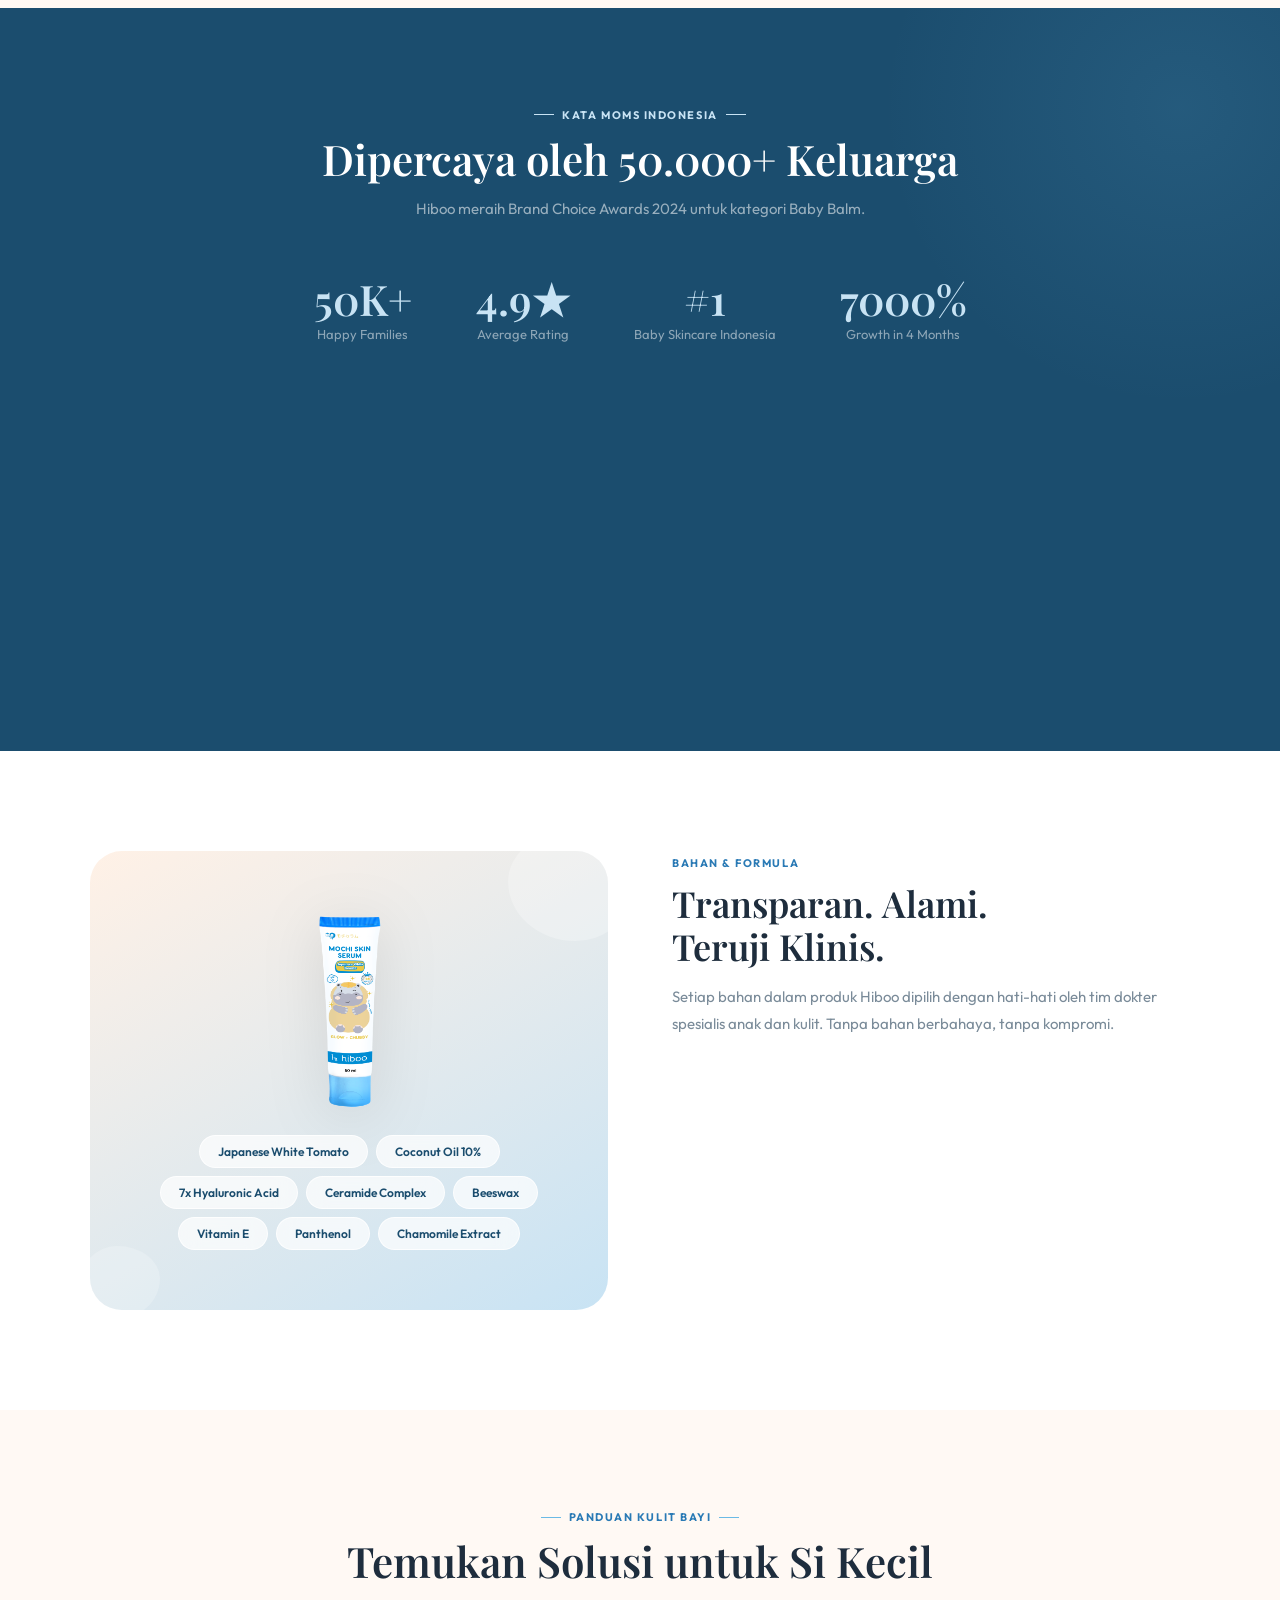
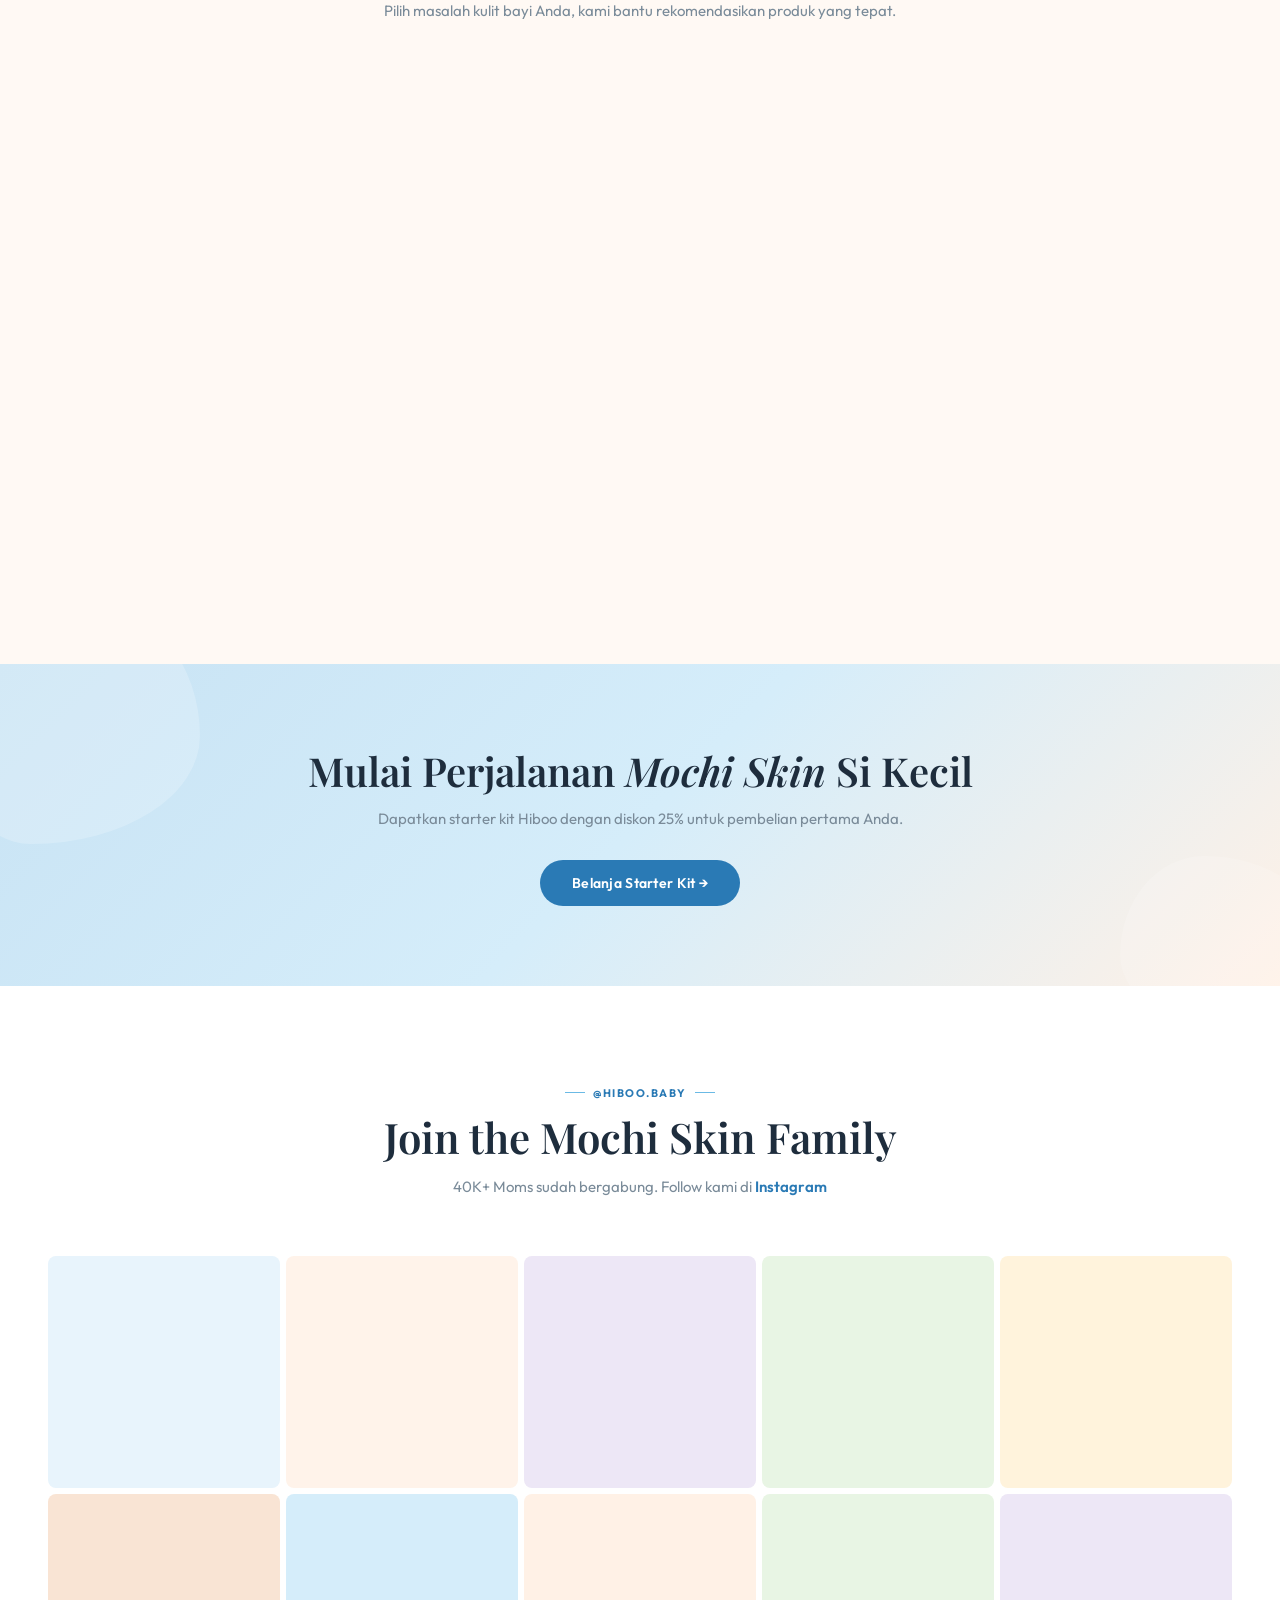
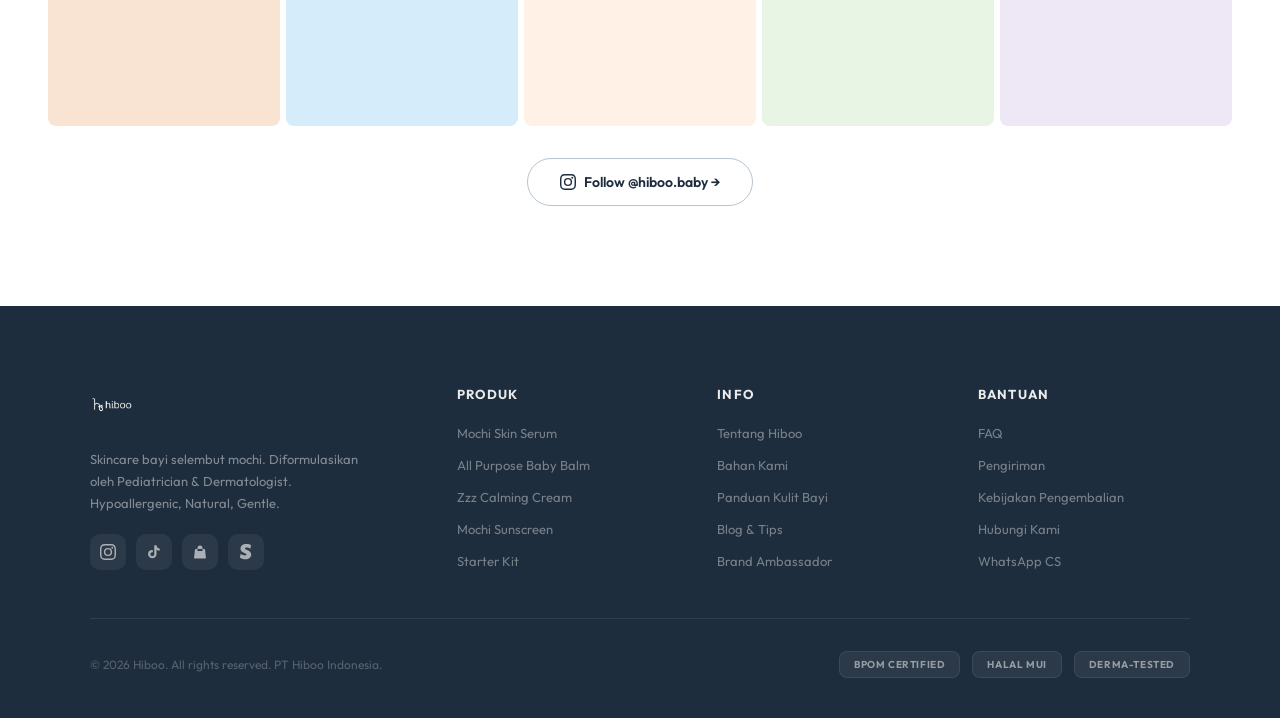
==== commit 7b7c5eb7: "Add dual Shopee + TikTok Shop hover buttons on product cards - Replace single "Beli di Shopee" overl" ====
--- a/html/index.html
+++ b/html/index.html
@@ -280,7 +280,10 @@
         <div class="product-img-bg pc-peach">
           <img src="assets/images/products/balm-15g.png" alt="Hiboo All Purpose Baby Balm 15g - Coconut Oil + Vitamin E + Beeswax" width="200" height="260" loading="lazy">
         </div>
-        <a href="https://shopee.co.id/hiboobaby" target="_blank" rel="noopener" class="product-quick-add">Beli di Shopee</a>
+        <div class="product-quick-links">
+          <a href="https://shopee.co.id/hiboobaby" target="_blank" rel="noopener" class="pql-shopee"><svg viewBox="0 0 24 24" fill="white"><path d="M15.75 10.5V6a3.75 3.75 0 1 0-7.5 0v4.5m11.356-1.993 1.263 12c.07.665-.45 1.243-1.119 1.243H4.25a1.125 1.125 0 0 1-1.12-1.243l1.264-12A1.125 1.125 0 0 1 5.513 7.5h12.974c.576 0 1.059.435 1.119 1.007Z"/></svg>Shopee</a>
+          <a href="https://www.tiktok.com/@hiboo.baby" target="_blank" rel="noopener" class="pql-tiktok"><svg viewBox="0 0 24 24" fill="white"><path d="M19.59 6.69a4.83 4.83 0 0 1-3.77-4.25V2h-3.45v13.67a2.89 2.89 0 0 1-2.88 2.5 2.89 2.89 0 0 1-2.89-2.89 2.89 2.89 0 0 1 2.89-2.89c.28 0 .54.04.79.1v-3.5a6.37 6.37 0 0 0-.79-.05A6.34 6.34 0 0 0 3.15 15.2a6.34 6.34 0 0 0 6.34 6.34 6.34 6.34 0 0 0 6.34-6.34V8.73a8.19 8.19 0 0 0 4.77 1.52V6.8a4.84 4.84 0 0 1-1.01-.11Z"/></svg>TikTok</a>
+        </div>
       </div>
       <div class="product-info">
         <div class="p-category">Balm &middot; 15g</div>
@@ -303,7 +306,10 @@
         <div class="product-img-bg pc-blue">
           <img src="assets/images/products/mochi-serum-100ml.png" alt="Hiboo Mochi Glow Body Serum 100ml - Japanese White Tomato + 7x Hyaluronic Acid" width="200" height="260" loading="lazy">
         </div>
-        <a href="https://shopee.co.id/hiboobaby" target="_blank" rel="noopener" class="product-quick-add">Beli di Shopee</a>
+        <div class="product-quick-links">
+          <a href="https://shopee.co.id/hiboobaby" target="_blank" rel="noopener" class="pql-shopee"><svg viewBox="0 0 24 24" fill="white"><path d="M15.75 10.5V6a3.75 3.75 0 1 0-7.5 0v4.5m11.356-1.993 1.263 12c.07.665-.45 1.243-1.119 1.243H4.25a1.125 1.125 0 0 1-1.12-1.243l1.264-12A1.125 1.125 0 0 1 5.513 7.5h12.974c.576 0 1.059.435 1.119 1.007Z"/></svg>Shopee</a>
+          <a href="https://www.tiktok.com/@hiboo.baby" target="_blank" rel="noopener" class="pql-tiktok"><svg viewBox="0 0 24 24" fill="white"><path d="M19.59 6.69a4.83 4.83 0 0 1-3.77-4.25V2h-3.45v13.67a2.89 2.89 0 0 1-2.88 2.5 2.89 2.89 0 0 1-2.89-2.89 2.89 2.89 0 0 1 2.89-2.89c.28 0 .54.04.79.1v-3.5a6.37 6.37 0 0 0-.79-.05A6.34 6.34 0 0 0 3.15 15.2a6.34 6.34 0 0 0 6.34 6.34 6.34 6.34 0 0 0 6.34-6.34V8.73a8.19 8.19 0 0 0 4.77 1.52V6.8a4.84 4.84 0 0 1-1.01-.11Z"/></svg>TikTok</a>
+        </div>
       </div>
       <div class="product-info">
         <div class="p-category">Serum &middot; 100ml</div>
@@ -326,7 +332,10 @@
         <div class="product-img-bg pc-lavender">
           <img src="assets/images/products/zzz-cream-30g.png" alt="Hiboo Zzz Deep Sleep Baby Cream - 7x Essential Oils Aromatherapy" width="200" height="260" loading="lazy">
         </div>
-        <a href="https://shopee.co.id/hiboobaby" target="_blank" rel="noopener" class="product-quick-add">Beli di Shopee</a>
+        <div class="product-quick-links">
+          <a href="https://shopee.co.id/hiboobaby" target="_blank" rel="noopener" class="pql-shopee"><svg viewBox="0 0 24 24" fill="white"><path d="M15.75 10.5V6a3.75 3.75 0 1 0-7.5 0v4.5m11.356-1.993 1.263 12c.07.665-.45 1.243-1.119 1.243H4.25a1.125 1.125 0 0 1-1.12-1.243l1.264-12A1.125 1.125 0 0 1 5.513 7.5h12.974c.576 0 1.059.435 1.119 1.007Z"/></svg>Shopee</a>
+          <a href="https://www.tiktok.com/@hiboo.baby" target="_blank" rel="noopener" class="pql-tiktok"><svg viewBox="0 0 24 24" fill="white"><path d="M19.59 6.69a4.83 4.83 0 0 1-3.77-4.25V2h-3.45v13.67a2.89 2.89 0 0 1-2.88 2.5 2.89 2.89 0 0 1-2.89-2.89 2.89 2.89 0 0 1 2.89-2.89c.28 0 .54.04.79.1v-3.5a6.37 6.37 0 0 0-.79-.05A6.34 6.34 0 0 0 3.15 15.2a6.34 6.34 0 0 0 6.34 6.34 6.34 6.34 0 0 0 6.34-6.34V8.73a8.19 8.19 0 0 0 4.77 1.52V6.8a4.84 4.84 0 0 1-1.01-.11Z"/></svg>TikTok</a>
+        </div>
       </div>
       <div class="product-info">
         <div class="p-category">Calming Cream &middot; 15g</div>
@@ -349,7 +358,10 @@
         <div class="product-img-bg pc-gold">
           <img src="assets/images/products/mochi-sunscreen-30ml.png" alt="Hiboo Mochi Physical Sunscreen SPF 50+ PA++++ - Perlindungan UV untuk bayi" width="200" height="260" loading="lazy">
         </div>
-        <a href="https://shopee.co.id/hiboobaby" target="_blank" rel="noopener" class="product-quick-add">Beli di Shopee</a>
+        <div class="product-quick-links">
+          <a href="https://shopee.co.id/hiboobaby" target="_blank" rel="noopener" class="pql-shopee"><svg viewBox="0 0 24 24" fill="white"><path d="M15.75 10.5V6a3.75 3.75 0 1 0-7.5 0v4.5m11.356-1.993 1.263 12c.07.665-.45 1.243-1.119 1.243H4.25a1.125 1.125 0 0 1-1.12-1.243l1.264-12A1.125 1.125 0 0 1 5.513 7.5h12.974c.576 0 1.059.435 1.119 1.007Z"/></svg>Shopee</a>
+          <a href="https://www.tiktok.com/@hiboo.baby" target="_blank" rel="noopener" class="pql-tiktok"><svg viewBox="0 0 24 24" fill="white"><path d="M19.59 6.69a4.83 4.83 0 0 1-3.77-4.25V2h-3.45v13.67a2.89 2.89 0 0 1-2.88 2.5 2.89 2.89 0 0 1-2.89-2.89 2.89 2.89 0 0 1 2.89-2.89c.28 0 .54.04.79.1v-3.5a6.37 6.37 0 0 0-.79-.05A6.34 6.34 0 0 0 3.15 15.2a6.34 6.34 0 0 0 6.34 6.34 6.34 6.34 0 0 0 6.34-6.34V8.73a8.19 8.19 0 0 0 4.77 1.52V6.8a4.84 4.84 0 0 1-1.01-.11Z"/></svg>TikTok</a>
+        </div>
       </div>
       <div class="product-info">
         <div class="p-category">Sunscreen &middot; 30ml</div>
@@ -371,7 +383,10 @@
         <div class="product-img-bg pc-peach">
           <img src="assets/images/products/balm-5g.png" alt="Hiboo All Purpose Baby Balm 5g - Mini size balm bayi" width="200" height="260" loading="lazy">
         </div>
-        <a href="https://shopee.co.id/hiboobaby" target="_blank" rel="noopener" class="product-quick-add">Beli di Shopee</a>
+        <div class="product-quick-links">
+          <a href="https://shopee.co.id/hiboobaby" target="_blank" rel="noopener" class="pql-shopee"><svg viewBox="0 0 24 24" fill="white"><path d="M15.75 10.5V6a3.75 3.75 0 1 0-7.5 0v4.5m11.356-1.993 1.263 12c.07.665-.45 1.243-1.119 1.243H4.25a1.125 1.125 0 0 1-1.12-1.243l1.264-12A1.125 1.125 0 0 1 5.513 7.5h12.974c.576 0 1.059.435 1.119 1.007Z"/></svg>Shopee</a>
+          <a href="https://www.tiktok.com/@hiboo.baby" target="_blank" rel="noopener" class="pql-tiktok"><svg viewBox="0 0 24 24" fill="white"><path d="M19.59 6.69a4.83 4.83 0 0 1-3.77-4.25V2h-3.45v13.67a2.89 2.89 0 0 1-2.88 2.5 2.89 2.89 0 0 1-2.89-2.89 2.89 2.89 0 0 1 2.89-2.89c.28 0 .54.04.79.1v-3.5a6.37 6.37 0 0 0-.79-.05A6.34 6.34 0 0 0 3.15 15.2a6.34 6.34 0 0 0 6.34 6.34 6.34 6.34 0 0 0 6.34-6.34V8.73a8.19 8.19 0 0 0 4.77 1.52V6.8a4.84 4.84 0 0 1-1.01-.11Z"/></svg>TikTok</a>
+        </div>
       </div>
       <div class="product-info">
         <div class="p-category">Balm &middot; 5g</div>
@@ -394,7 +409,10 @@
         <div class="product-img-bg pc-mint">
           <img src="assets/images/products/mochi-face-15ml.png" alt="Hiboo Protection Combo - Physical Mochi Sunscreen + Baby Balm" width="200" height="260" loading="lazy">
         </div>
-        <a href="https://shopee.co.id/hiboobaby" target="_blank" rel="noopener" class="product-quick-add">Beli di Shopee</a>
+        <div class="product-quick-links">
+          <a href="https://shopee.co.id/hiboobaby" target="_blank" rel="noopener" class="pql-shopee"><svg viewBox="0 0 24 24" fill="white"><path d="M15.75 10.5V6a3.75 3.75 0 1 0-7.5 0v4.5m11.356-1.993 1.263 12c.07.665-.45 1.243-1.119 1.243H4.25a1.125 1.125 0 0 1-1.12-1.243l1.264-12A1.125 1.125 0 0 1 5.513 7.5h12.974c.576 0 1.059.435 1.119 1.007Z"/></svg>Shopee</a>
+          <a href="https://www.tiktok.com/@hiboo.baby" target="_blank" rel="noopener" class="pql-tiktok"><svg viewBox="0 0 24 24" fill="white"><path d="M19.59 6.69a4.83 4.83 0 0 1-3.77-4.25V2h-3.45v13.67a2.89 2.89 0 0 1-2.88 2.5 2.89 2.89 0 0 1-2.89-2.89 2.89 2.89 0 0 1 2.89-2.89c.28 0 .54.04.79.1v-3.5a6.37 6.37 0 0 0-.79-.05A6.34 6.34 0 0 0 3.15 15.2a6.34 6.34 0 0 0 6.34 6.34 6.34 6.34 0 0 0 6.34-6.34V8.73a8.19 8.19 0 0 0 4.77 1.52V6.8a4.84 4.84 0 0 1-1.01-.11Z"/></svg>TikTok</a>
+        </div>
       </div>
       <div class="product-info">
         <div class="p-category">Combo Set</div>
--- a/html/assets/css/style.css
+++ b/html/assets/css/style.css
@@ -755,6 +755,57 @@
   object-fit: contain;
 }
 
+.product-quick-links {
+  position: absolute;
+  bottom: 16px;
+  left: 50%;
+  transform: translateX(-50%) translateY(20px);
+  opacity: 0;
+  display: flex;
+  gap: 8px;
+  transition: all 0.35s ease;
+  white-space: nowrap;
+  z-index: 3;
+}
+
+.product-quick-links a {
+  display: inline-flex;
+  align-items: center;
+  gap: 6px;
+  color: white;
+  border: none;
+  padding: 10px 20px;
+  border-radius: 100px;
+  font-family: 'Outfit', sans-serif;
+  font-size: 12px;
+  font-weight: 600;
+  cursor: pointer;
+  text-decoration: none;
+  transition: transform 0.2s ease;
+}
+
+.product-quick-links a:hover { transform: scale(1.05); }
+
+.product-quick-links a svg {
+  width: 14px;
+  height: 14px;
+  flex-shrink: 0;
+}
+
+.product-quick-links .pql-shopee {
+  background: #EE4D2D;
+}
+
+.product-quick-links .pql-tiktok {
+  background: var(--hb-text);
+}
+
+.product-card:hover .product-quick-links {
+  opacity: 1;
+  transform: translateX(-50%) translateY(0);
+}
+
+/* Legacy single button fallback */
 .product-quick-add {
   position: absolute;
   bottom: 16px;
@@ -772,6 +823,7 @@
   cursor: pointer;
   transition: all 0.35s ease;
   white-space: nowrap;
+  text-decoration: none;
 }
 
 .product-card:hover .product-quick-add {
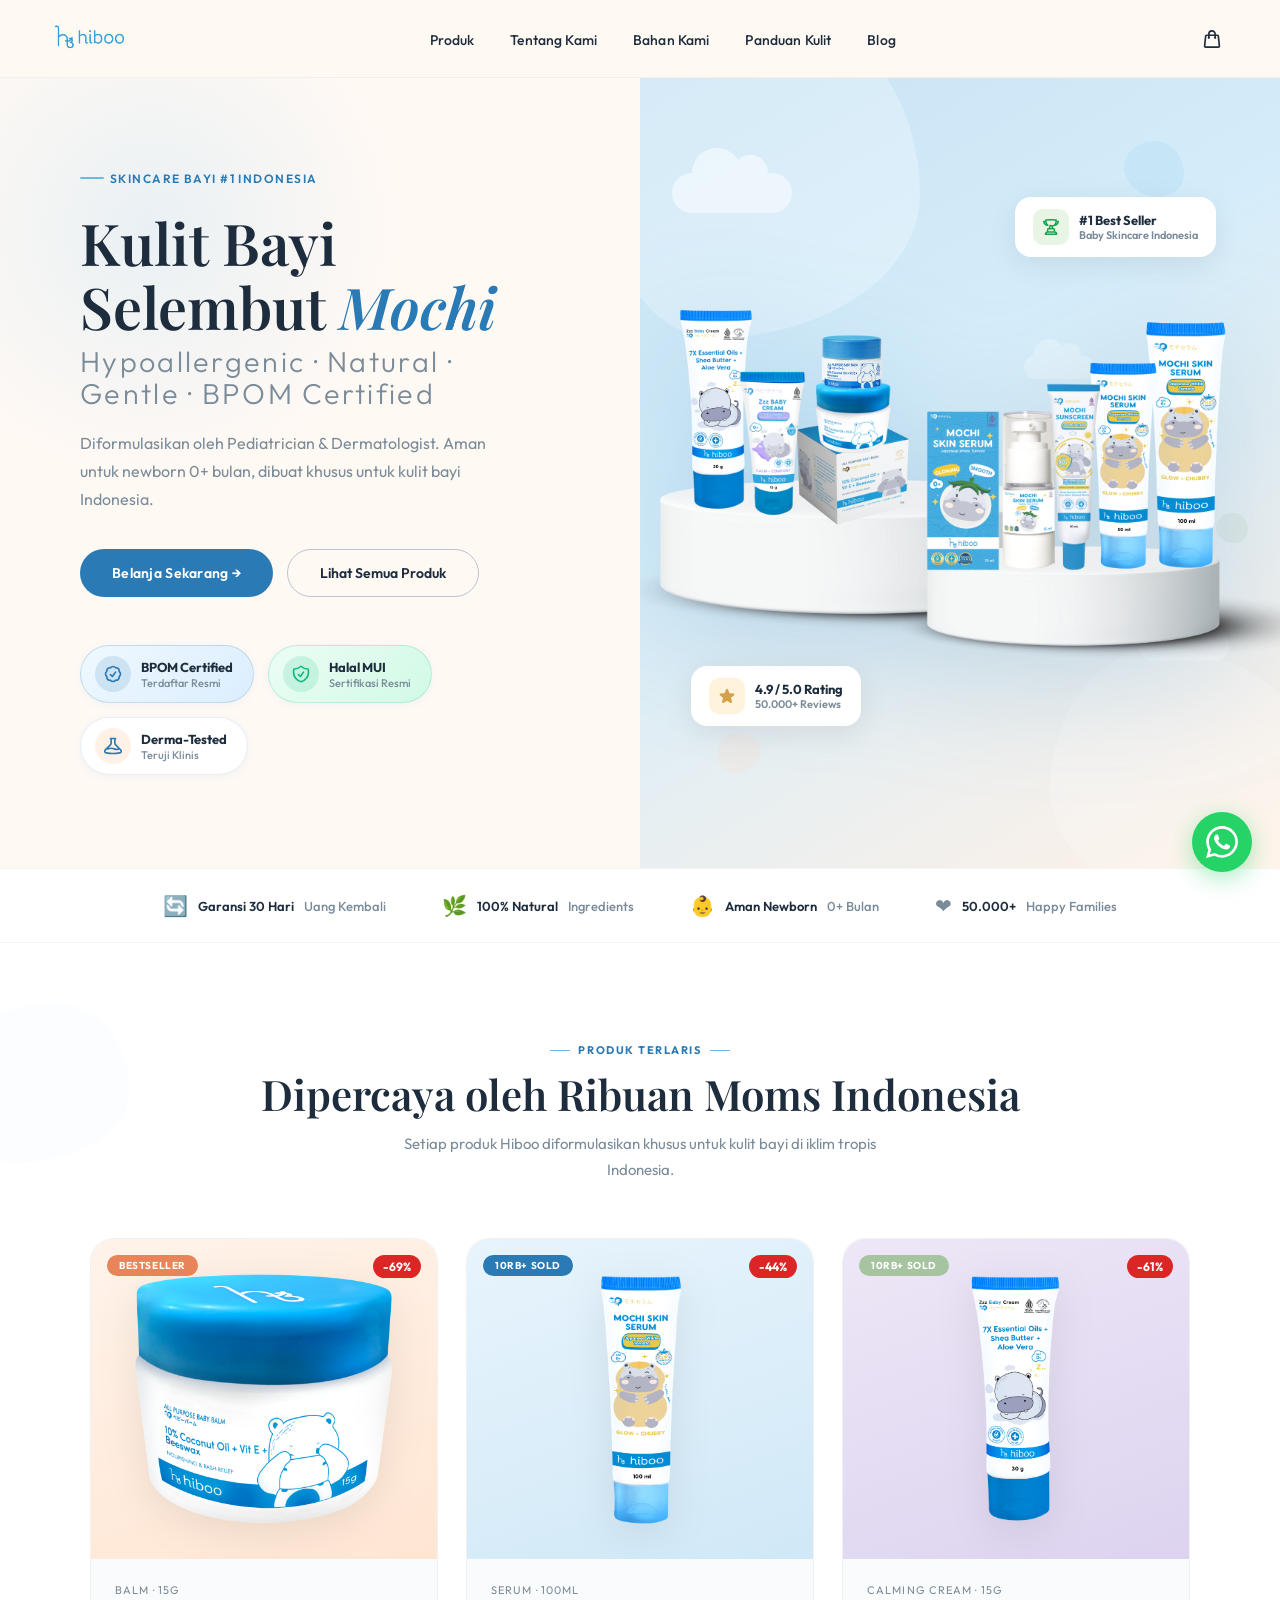
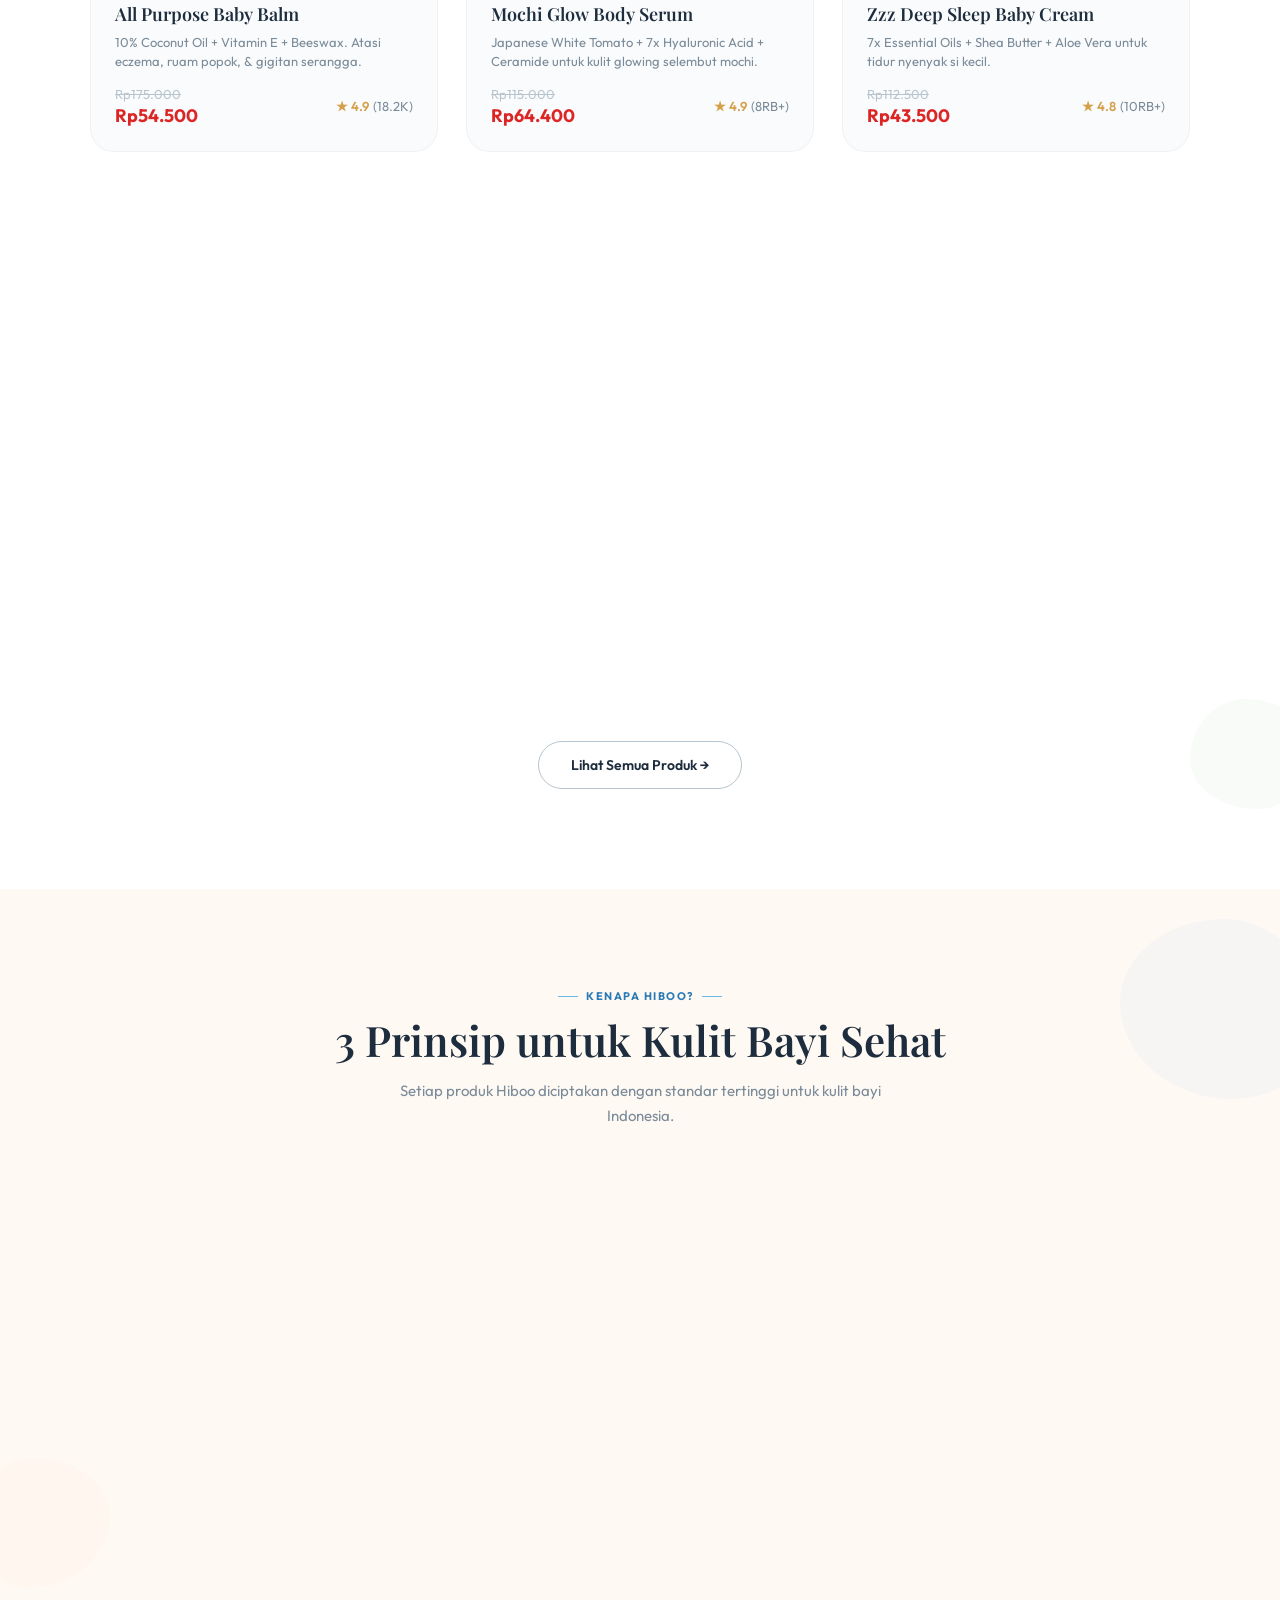
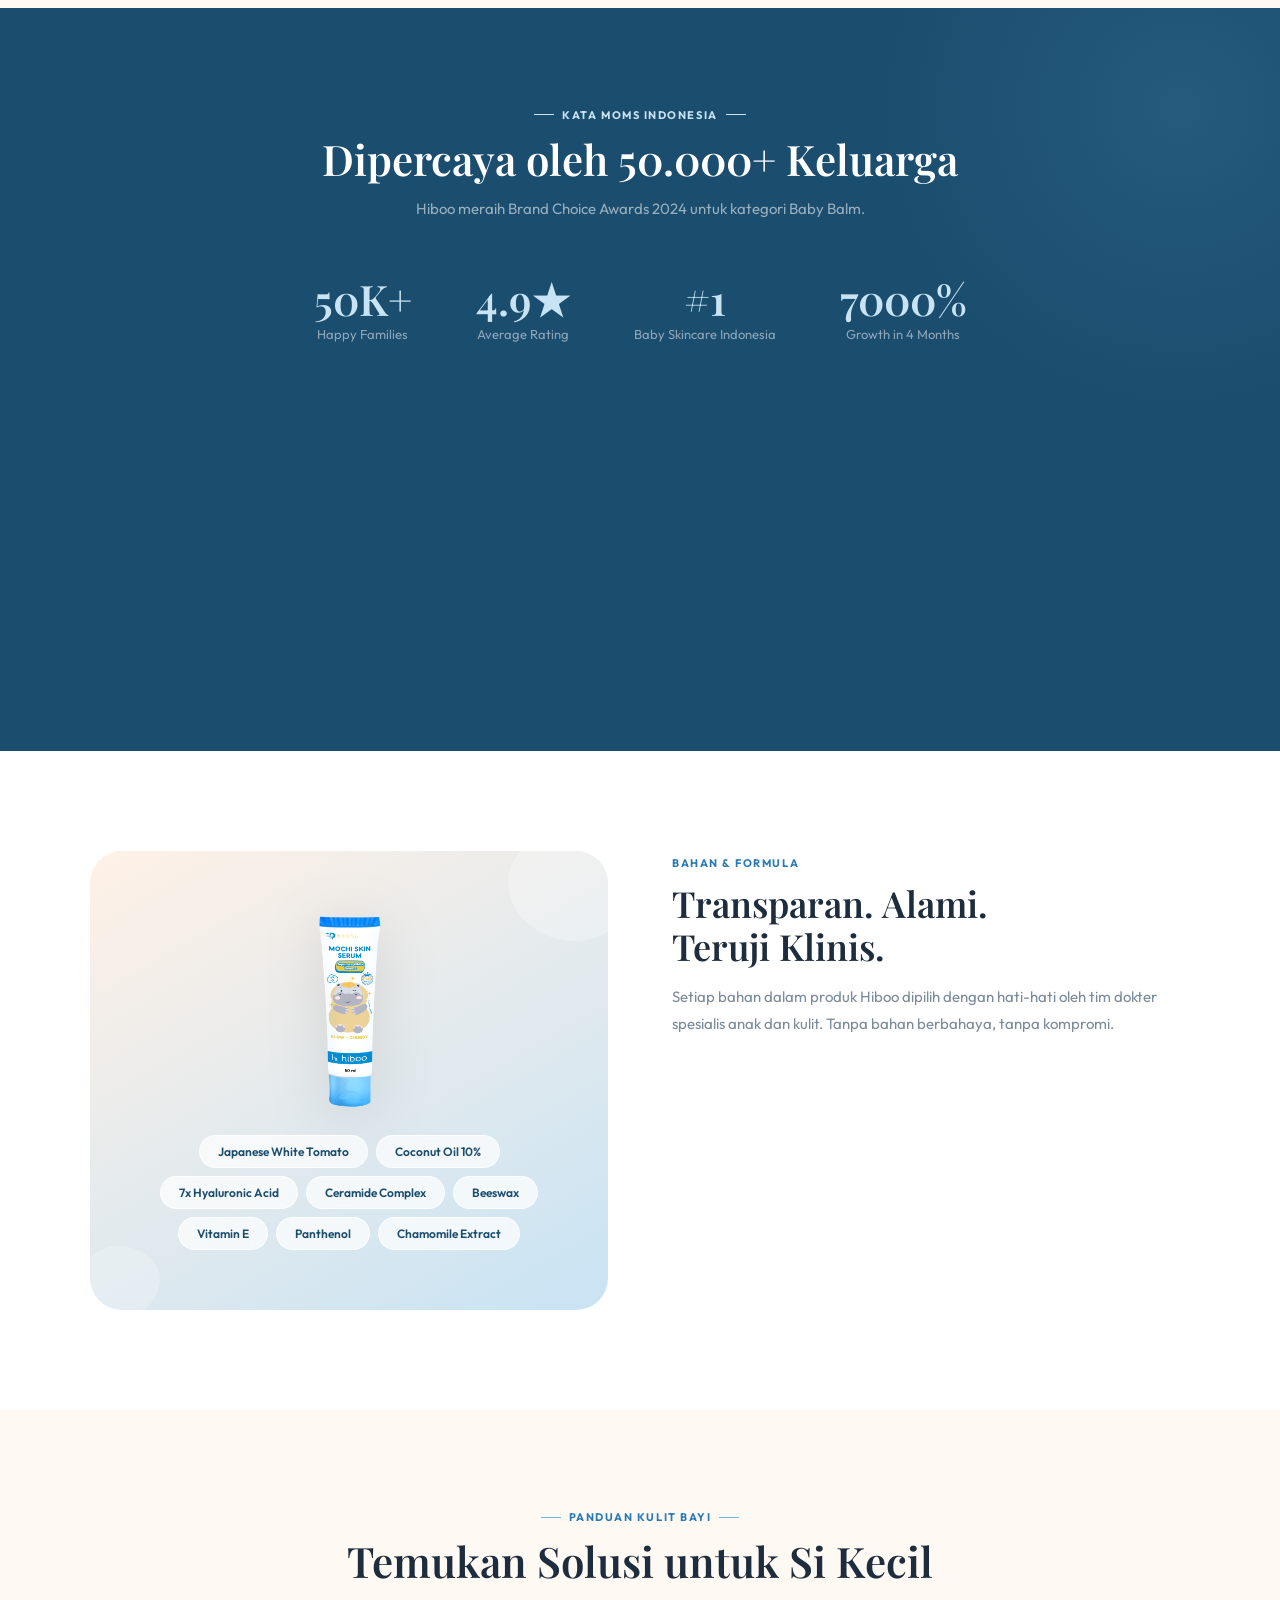
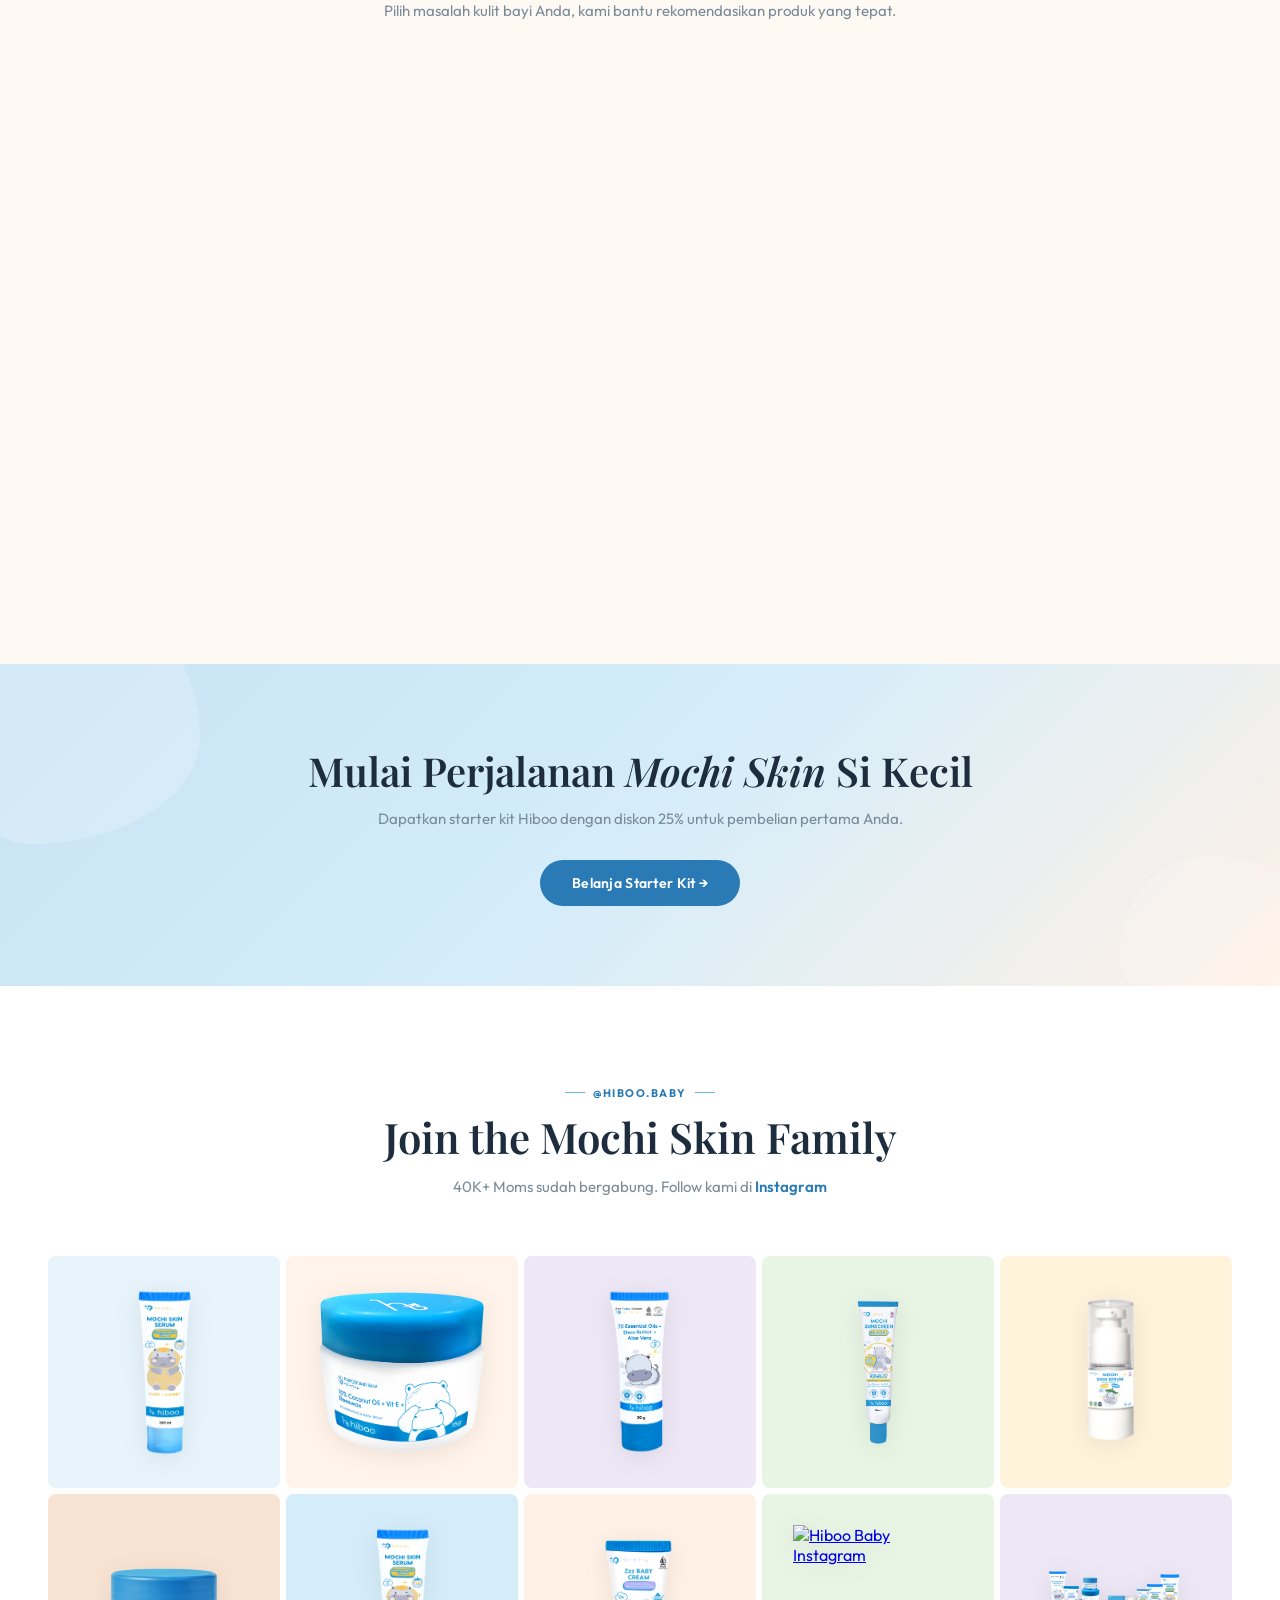
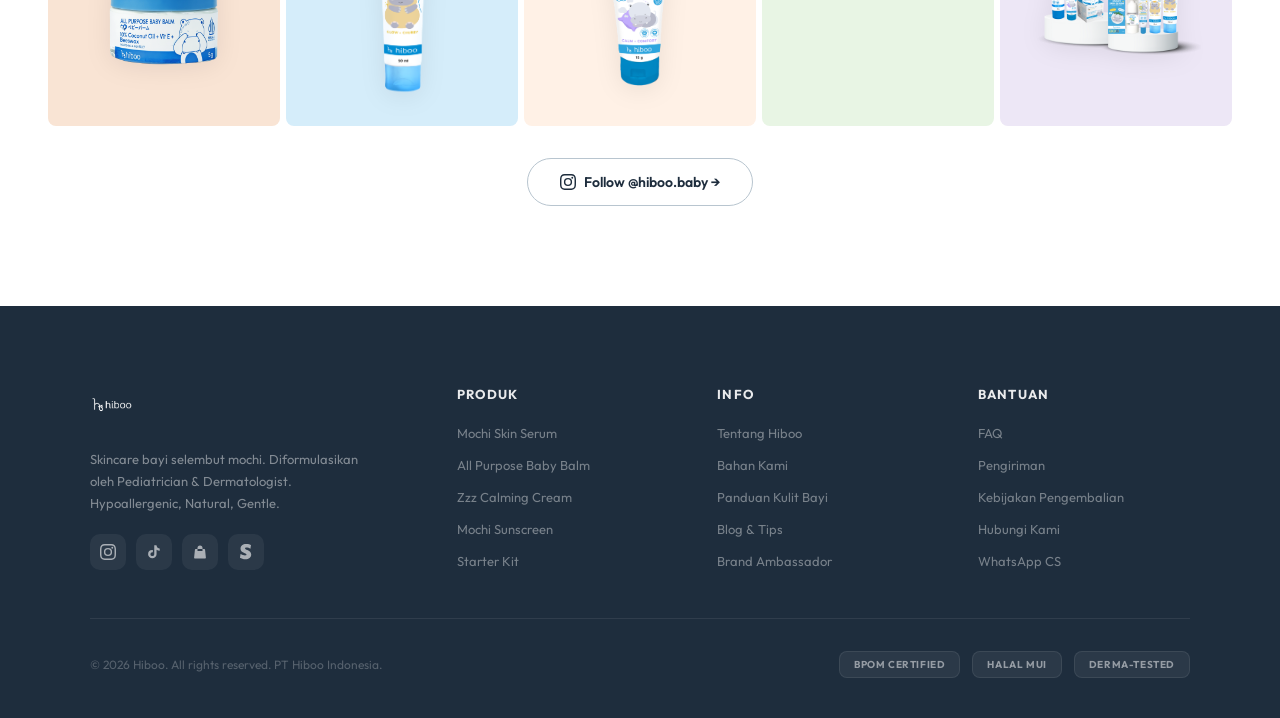
==== commit 42dcf382: "Fix invalid nested <a> tags in product cards - Convert product cards from <a> to <div> with data-hre" ====
--- a/html/index.html
+++ b/html/index.html
@@ -273,7 +273,7 @@
   </div>
   <div class="products-grid">
     <!-- All Purpose Baby Balm 15g -->
-    <div class="product-card" onclick="window.location='produk-detail.html'" style="cursor:pointer">
+    <div class="product-card" data-href="produk-detail.html">
       <span class="product-card-badge hot">Bestseller</span>
       <span class="product-card-badge disc">-69%</span>
       <div class="product-img">
@@ -299,7 +299,7 @@
       </div>
     </div>
     <!-- Mochi Glow Body Serum 100ml -->
-    <div class="product-card" onclick="window.location='produk-detail.html'" style="cursor:pointer">
+    <div class="product-card" data-href="produk-detail.html">
       <span class="product-card-badge">10RB+ sold</span>
       <span class="product-card-badge disc">-44%</span>
       <div class="product-img">
@@ -325,7 +325,7 @@
       </div>
     </div>
     <!-- Zzz Deep Sleep Baby Cream 15g -->
-    <div class="product-card" onclick="window.location='produk-detail.html'" style="cursor:pointer">
+    <div class="product-card" data-href="produk-detail.html">
       <span class="product-card-badge new">10RB+ sold</span>
       <span class="product-card-badge disc">-61%</span>
       <div class="product-img">
@@ -351,7 +351,7 @@
       </div>
     </div>
     <!-- Mochi Physical Sunscreen 30ml -->
-    <div class="product-card" onclick="window.location='produk-detail.html'" style="cursor:pointer">
+    <div class="product-card" data-href="produk-detail.html">
       <span class="product-card-badge new">New</span>
       <span class="product-card-badge disc">-67%</span>
       <div class="product-img">
@@ -377,7 +377,7 @@
       </div>
     </div>
     <!-- Baby Balm 5g -->
-    <div class="product-card" onclick="window.location='produk-detail.html'" style="cursor:pointer">
+    <div class="product-card" data-href="produk-detail.html">
       <span class="product-card-badge disc">-69%</span>
       <div class="product-img">
         <div class="product-img-bg pc-peach">
@@ -402,7 +402,7 @@
       </div>
     </div>
     <!-- Protection Combo -->
-    <div class="product-card" onclick="window.location='produk-detail.html'" style="cursor:pointer">
+    <div class="product-card" data-href="produk-detail.html">
       <span class="product-card-badge hot">Combo</span>
       <span class="product-card-badge disc">-67%</span>
       <div class="product-img">
@@ -874,6 +874,16 @@
   var instaSection = document.querySelector('.insta-section');
   if (instaSection) feedObserver.observe(instaSection);
 })();
+
+// Make product cards clickable while allowing inner links
+document.querySelectorAll('.product-card[data-href]').forEach(card => {
+  card.style.cursor = 'pointer';
+  card.addEventListener('click', function(e) {
+    // Don't navigate if clicking on the quick links
+    if (e.target.closest('.product-quick-links')) return;
+    window.location.href = this.dataset.href;
+  });
+});
 </script>
 
 </body>
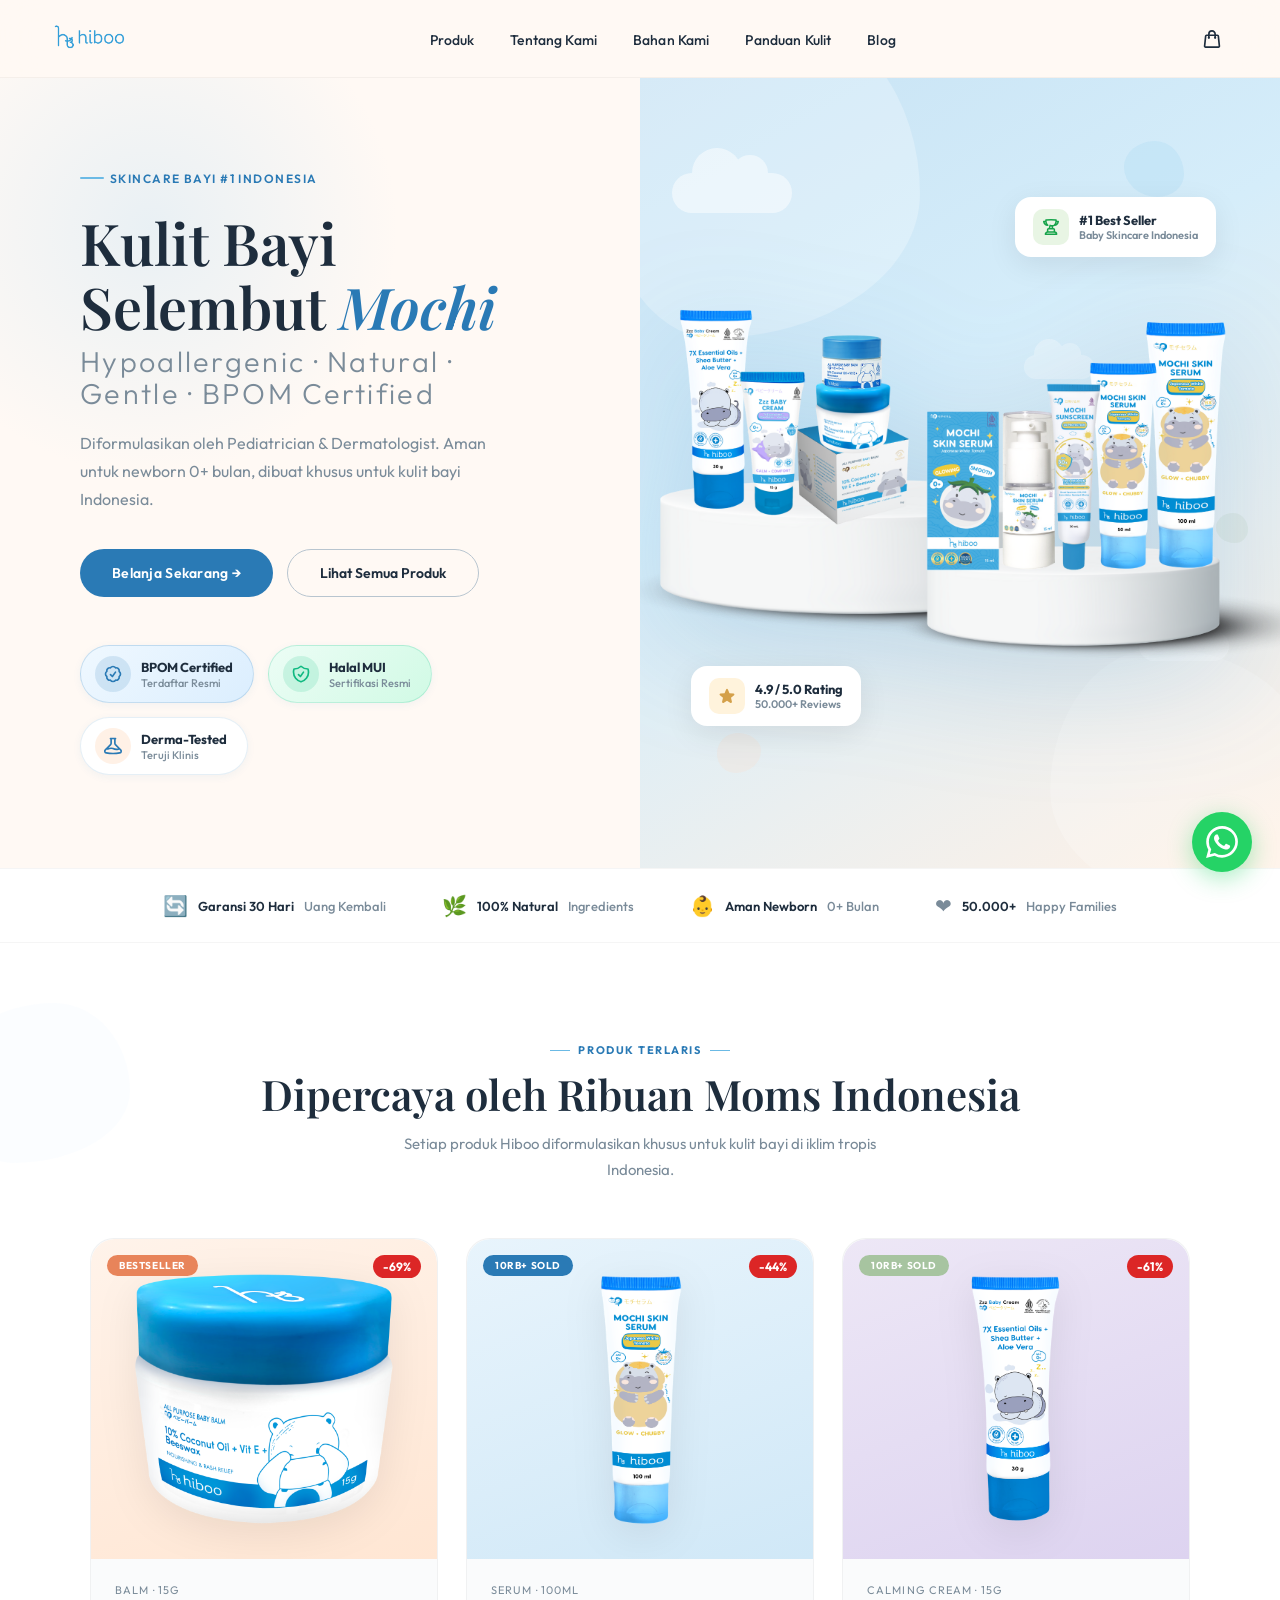
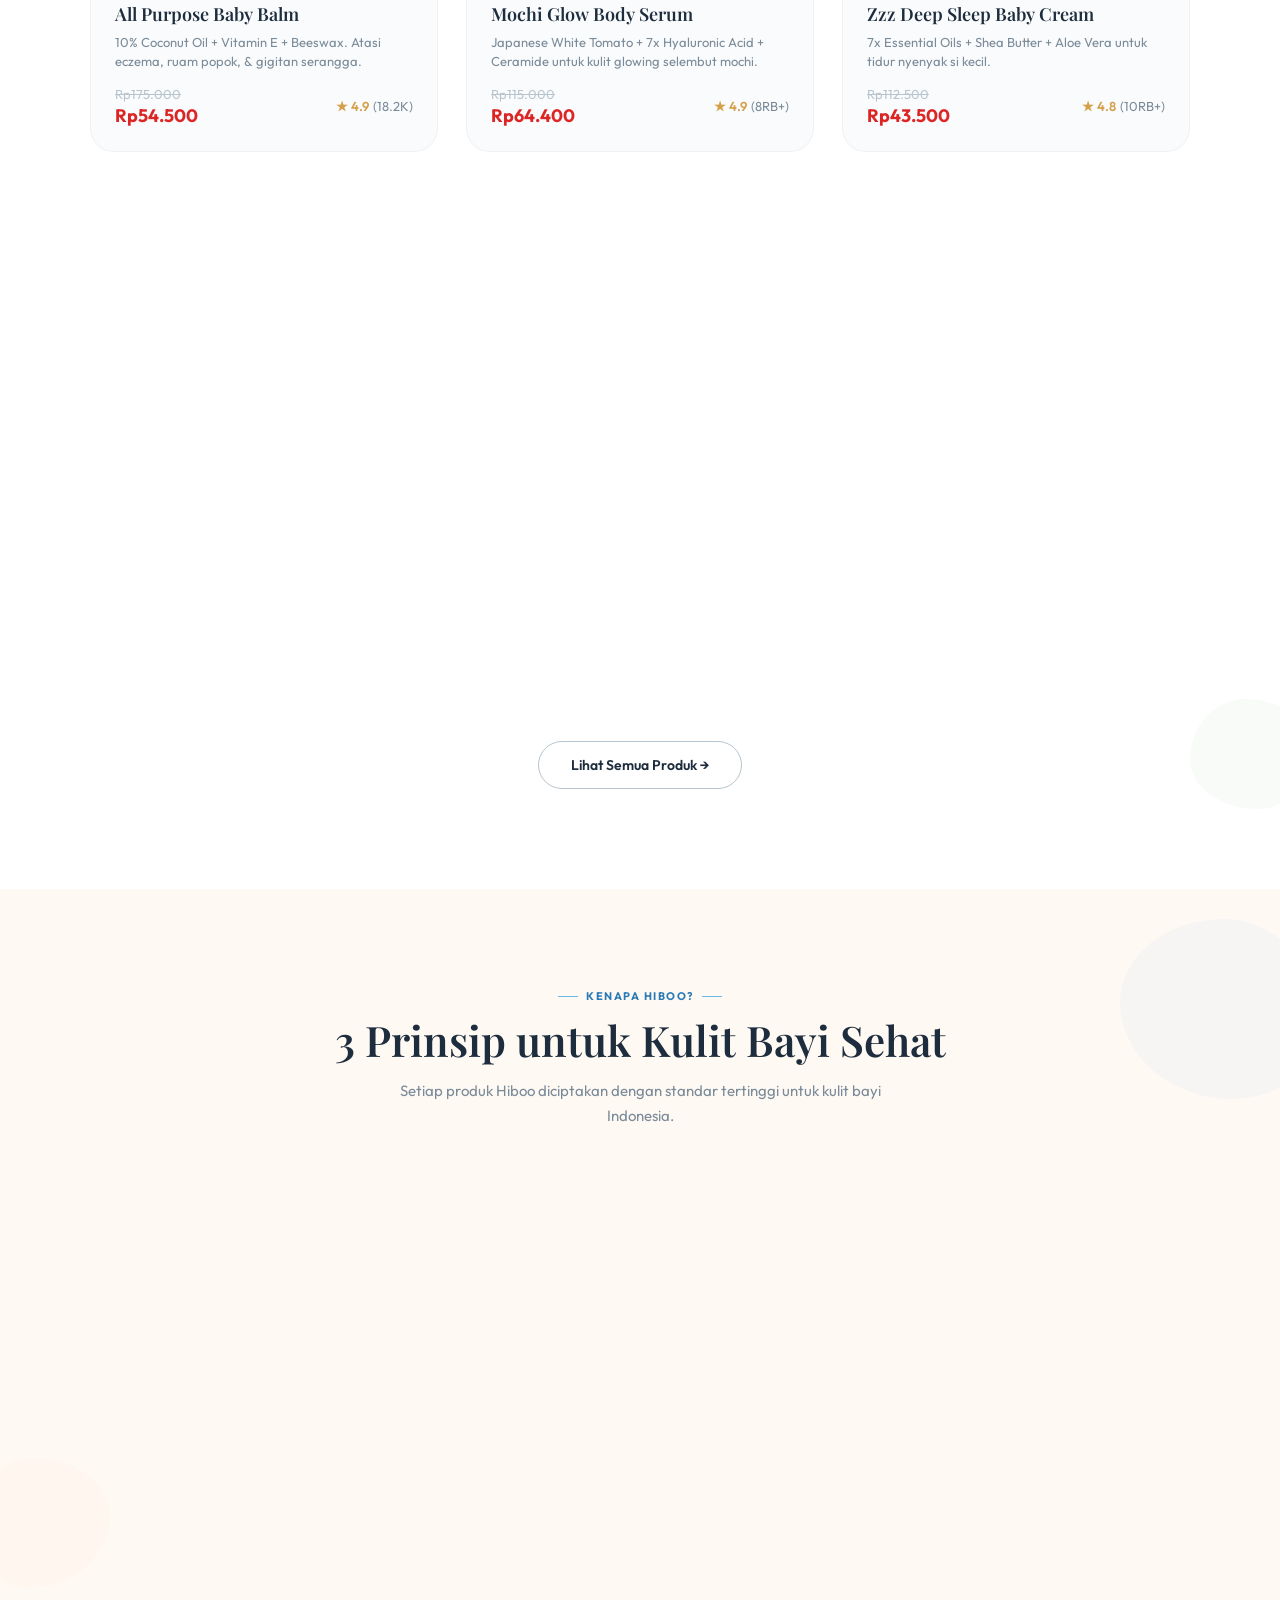
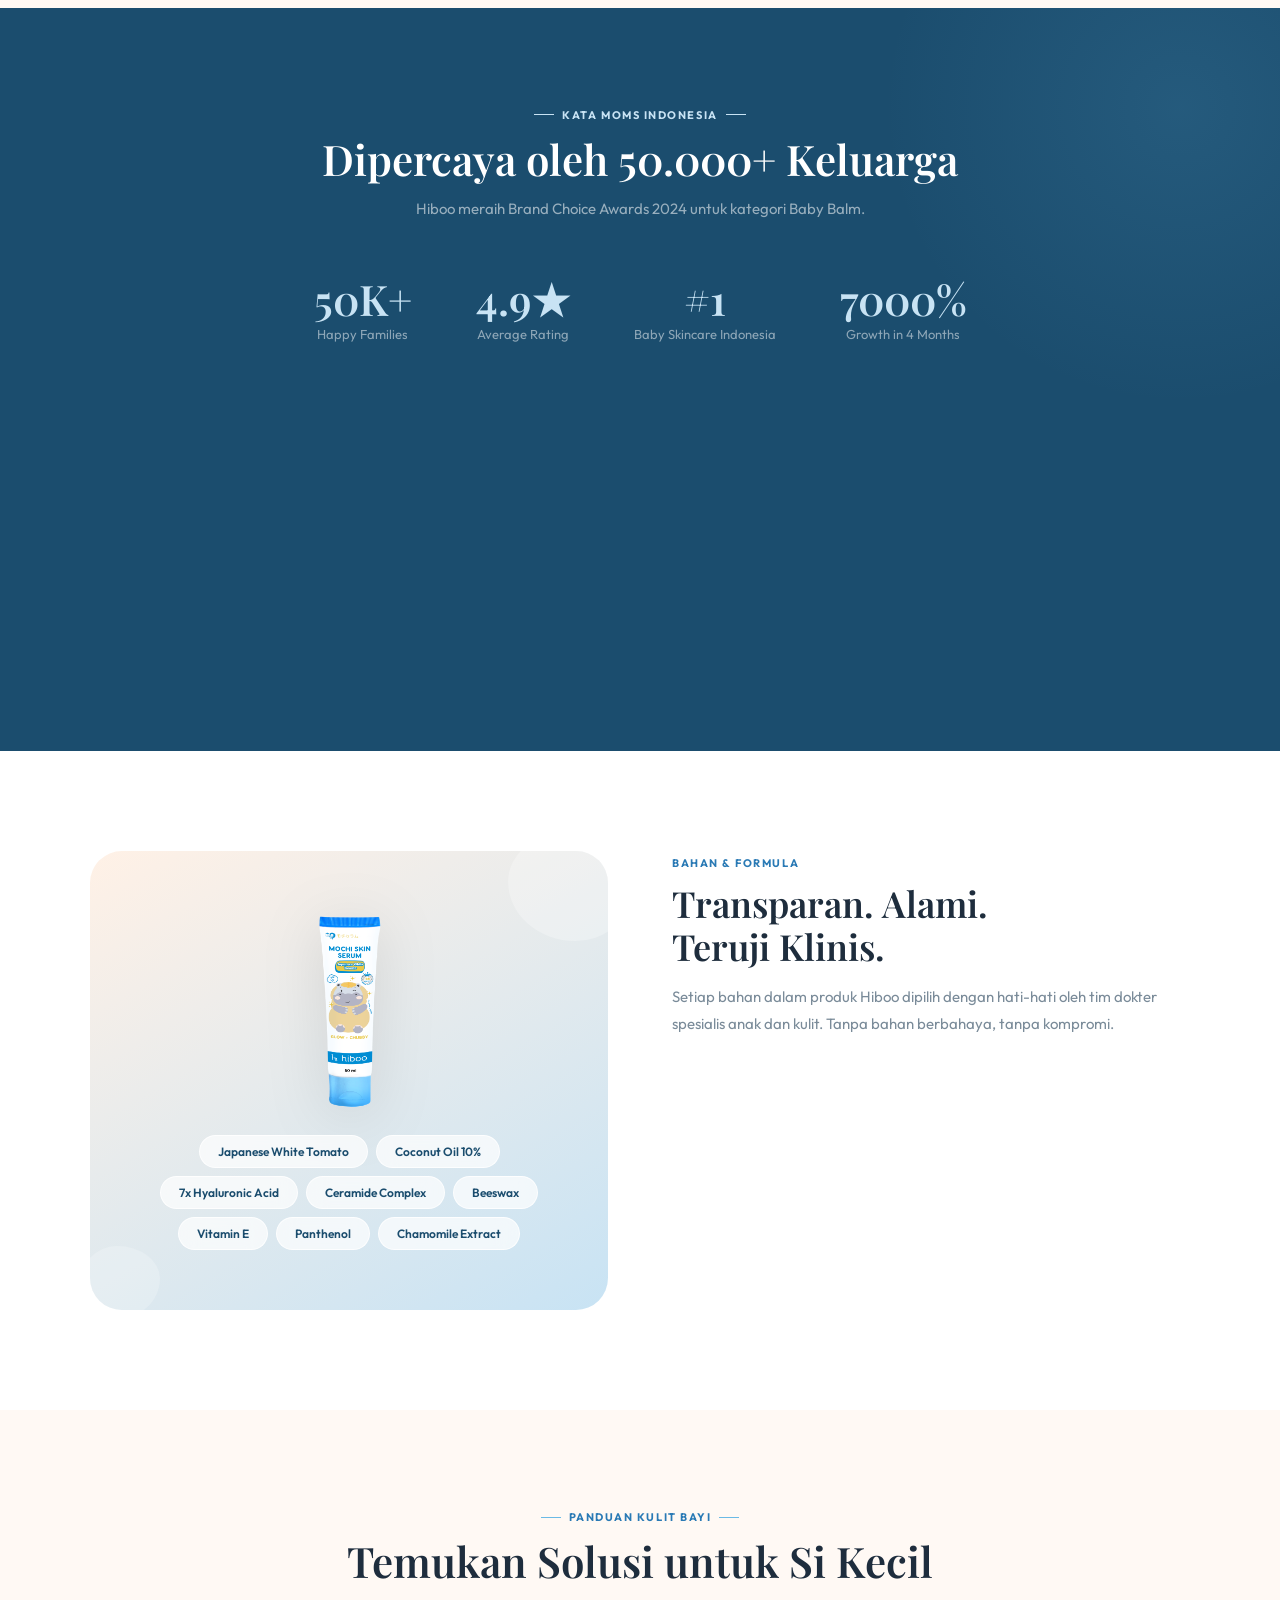
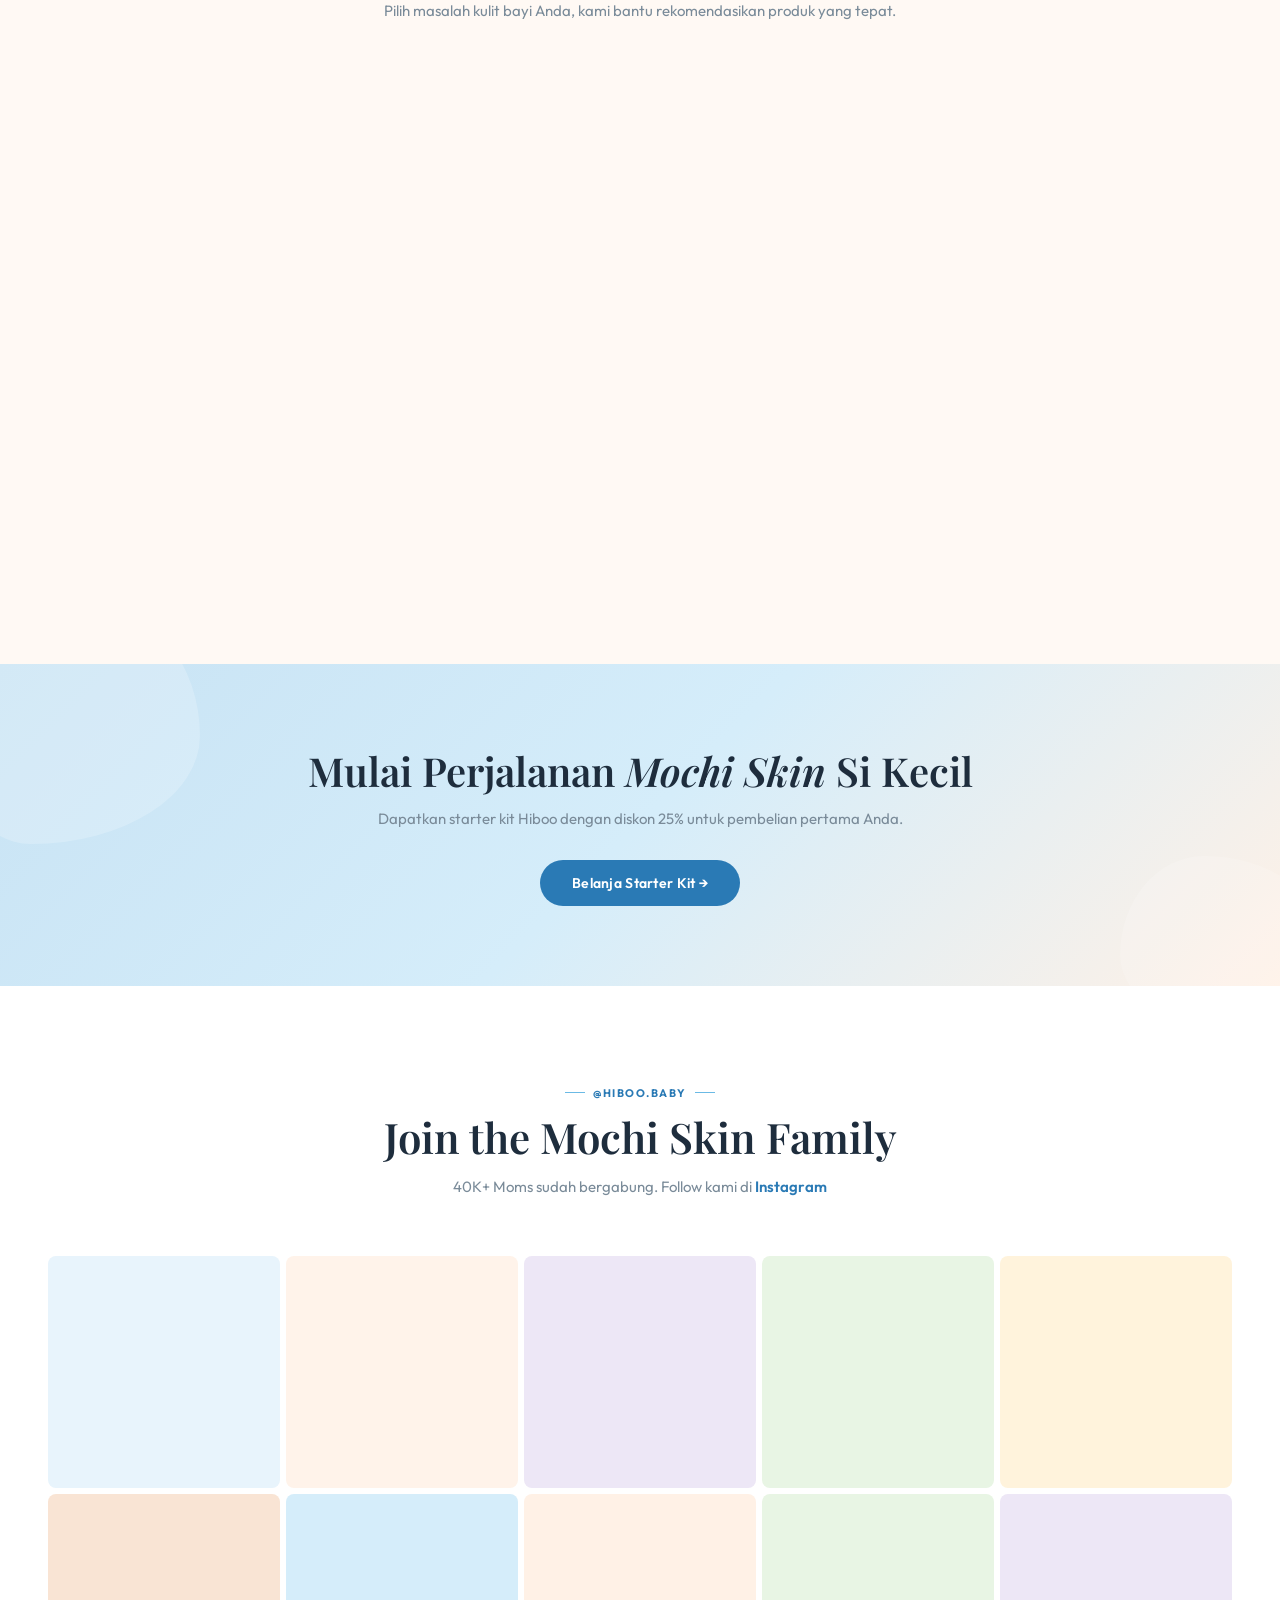
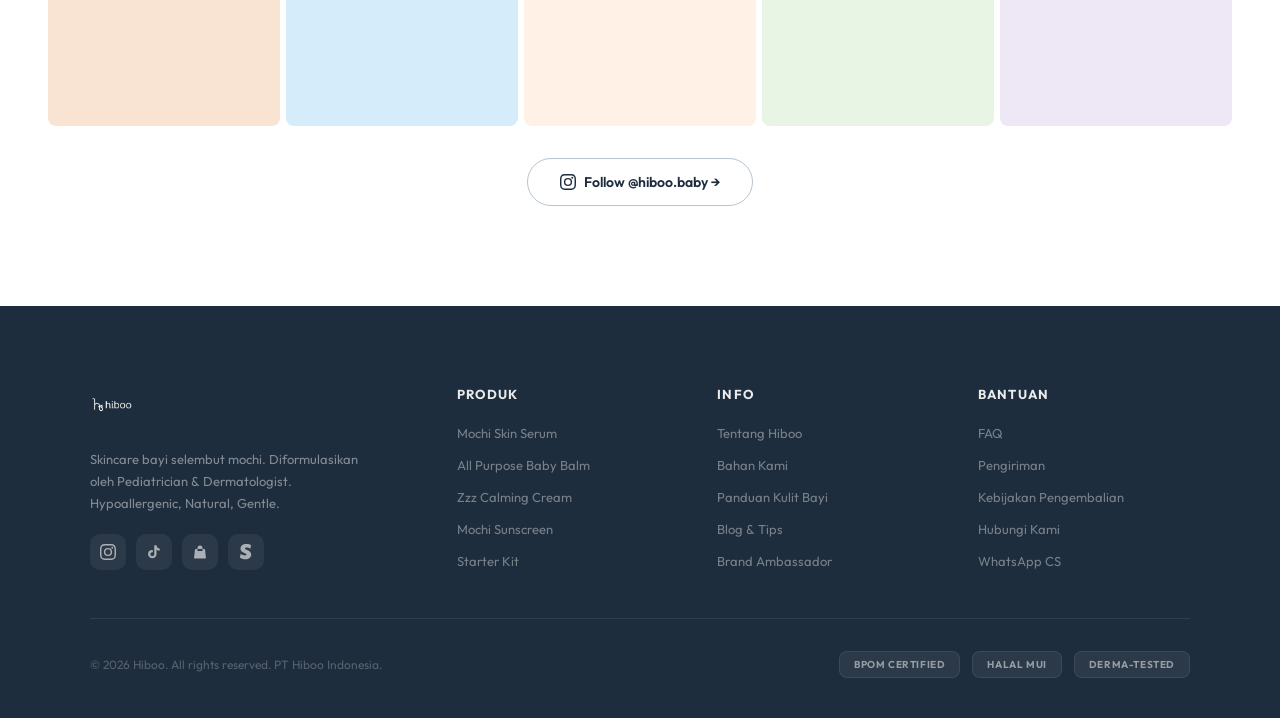
==== commit b617997d: "Bump CSS cache version to v=4 for hover button styles Co-Authored-By: Claude Opus 4.6 (1M context) <" ====
--- a/html/index.html
+++ b/html/index.html
@@ -39,7 +39,7 @@
 <link href="https://fonts.googleapis.com/css2?family=Outfit:wght@300;400;500;600;700&family=Playfair+Display:ital,wght@0,400;0,600;1,400;1,600&display=swap" rel="stylesheet">
 
 <!-- Shared CSS -->
-<link rel="stylesheet" href="assets/css/style.css?v=3">
+<link rel="stylesheet" href="assets/css/style.css?v=4">
 
 <!-- JSON-LD Structured Data -->
 <script type="application/ld+json">
--- a/html/assets/css/style.css
+++ b/html/assets/css/style.css
@@ -725,7 +725,6 @@
   align-items: center;
   justify-content: center;
   position: relative;
-  overflow: hidden;
 }
 
 .product-img-bg {
@@ -736,6 +735,8 @@
   justify-content: center;
   transition: transform 0.6s ease;
   padding: 24px;
+  overflow: hidden;
+  border-radius: var(--hb-radius-lg) var(--hb-radius-lg) 0 0;
 }
 
 .product-card:hover .product-img-bg {
@@ -757,38 +758,46 @@
 
 .product-quick-links {
   position: absolute;
-  bottom: 16px;
-  left: 50%;
-  transform: translateX(-50%) translateY(20px);
+  bottom: 12px;
+  left: 0;
+  right: 0;
+  transform: translateY(20px);
   opacity: 0;
   display: flex;
+  justify-content: center;
   gap: 8px;
   transition: all 0.35s ease;
   white-space: nowrap;
   z-index: 3;
+  pointer-events: none;
 }
 
 .product-quick-links a {
   display: inline-flex;
   align-items: center;
-  gap: 6px;
+  gap: 5px;
   color: white;
   border: none;
-  padding: 10px 20px;
+  padding: 9px 16px;
   border-radius: 100px;
   font-family: 'Outfit', sans-serif;
   font-size: 12px;
   font-weight: 600;
   cursor: pointer;
   text-decoration: none;
-  transition: transform 0.2s ease;
-}
-
-.product-quick-links a:hover { transform: scale(1.05); }
+  transition: transform 0.2s ease, box-shadow 0.2s ease;
+  pointer-events: auto;
+  box-shadow: 0 4px 12px rgba(0,0,0,0.2);
+}
+
+.product-quick-links a:hover {
+  transform: scale(1.05);
+  box-shadow: 0 6px 16px rgba(0,0,0,0.3);
+}
 
 .product-quick-links a svg {
-  width: 14px;
-  height: 14px;
+  width: 13px;
+  height: 13px;
   flex-shrink: 0;
 }
 
@@ -797,12 +806,12 @@
 }
 
 .product-quick-links .pql-tiktok {
-  background: var(--hb-text);
+  background: #1a1a2e;
 }
 
 .product-card:hover .product-quick-links {
   opacity: 1;
-  transform: translateX(-50%) translateY(0);
+  transform: translateY(0);
 }
 
 /* Legacy single button fallback */
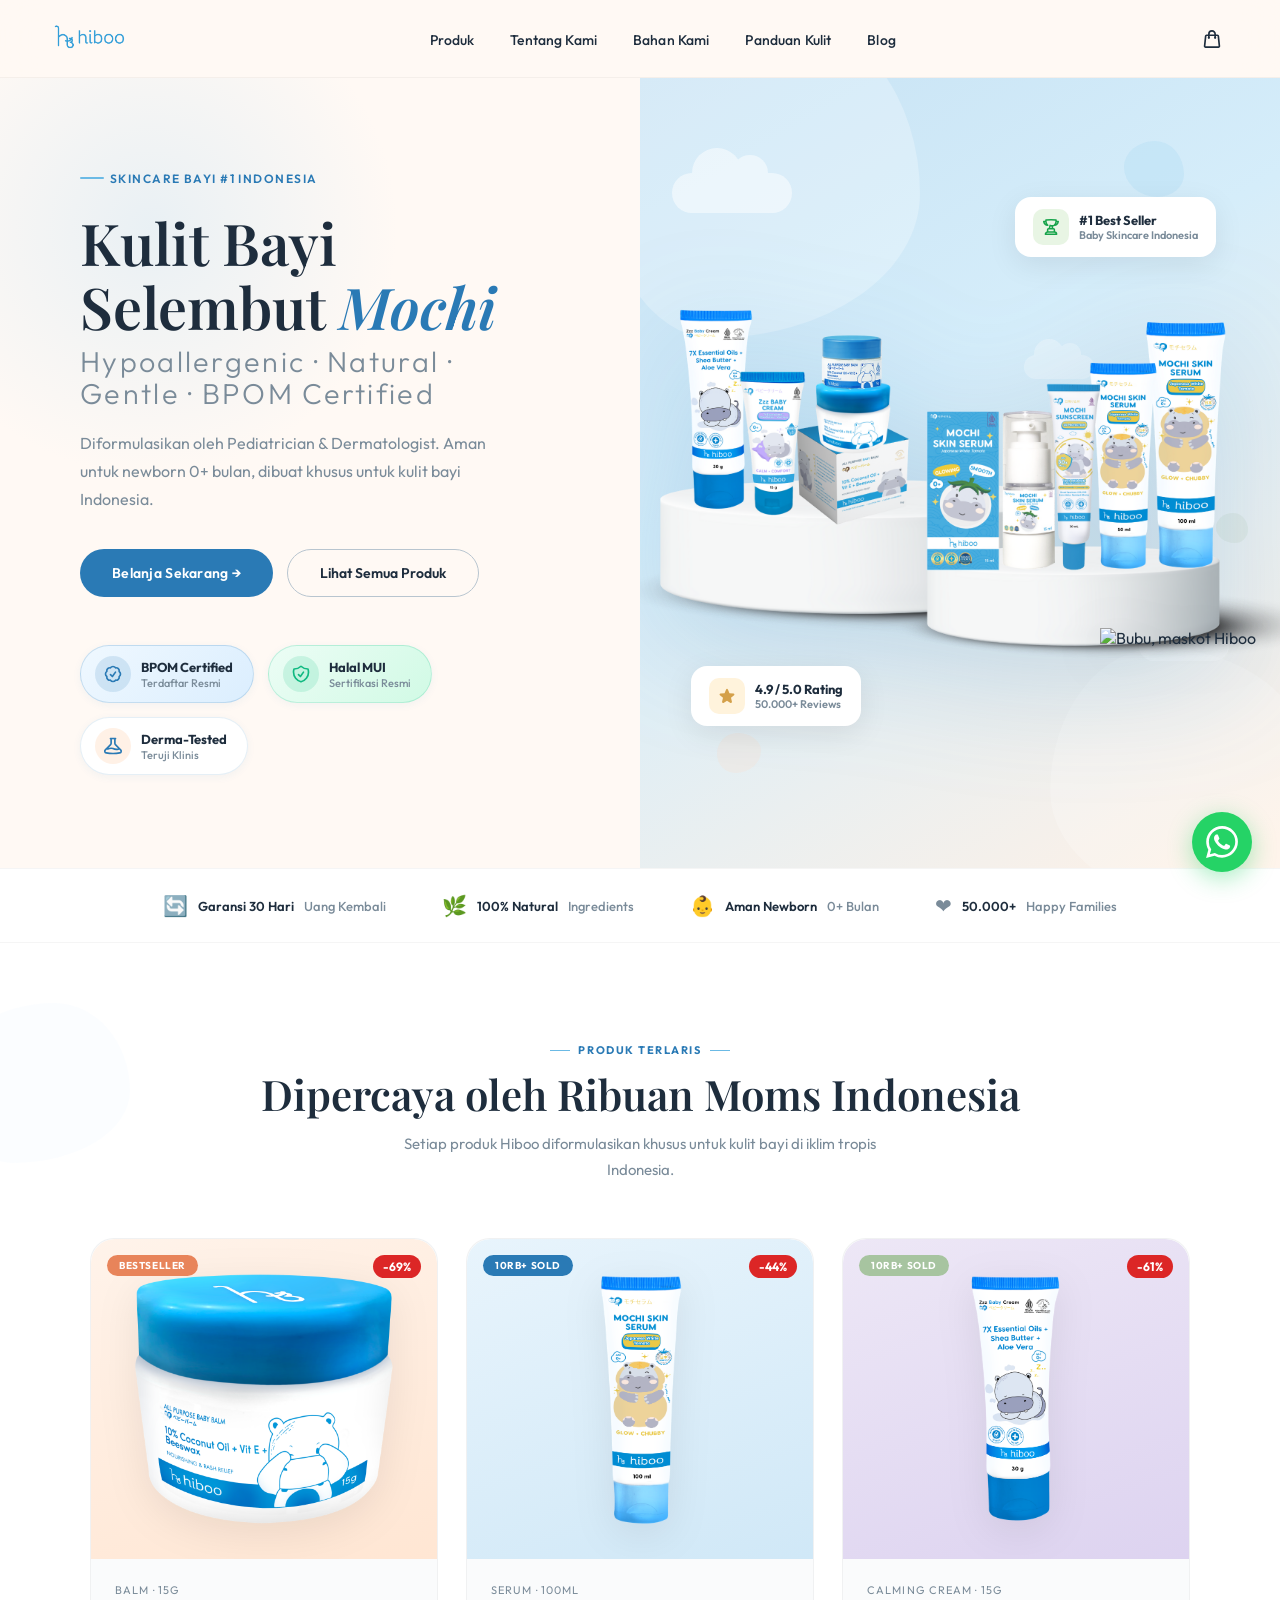
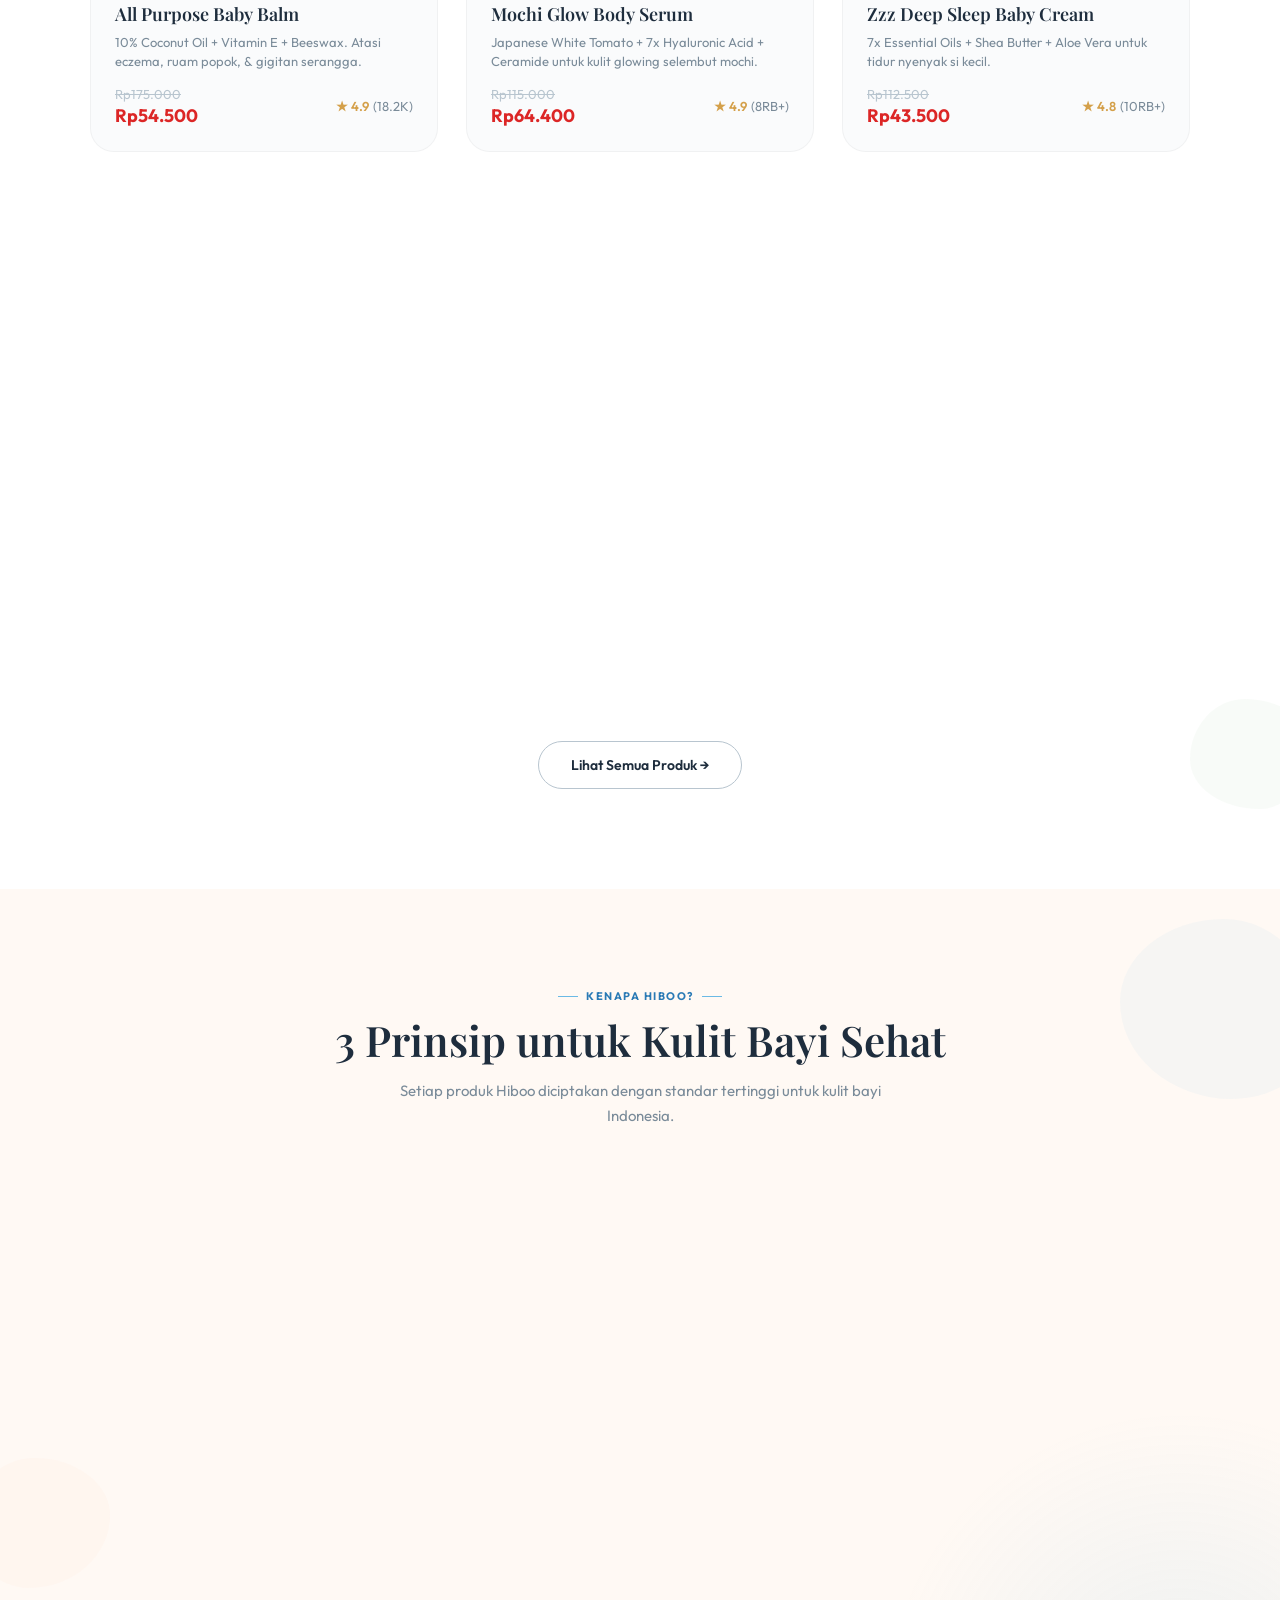
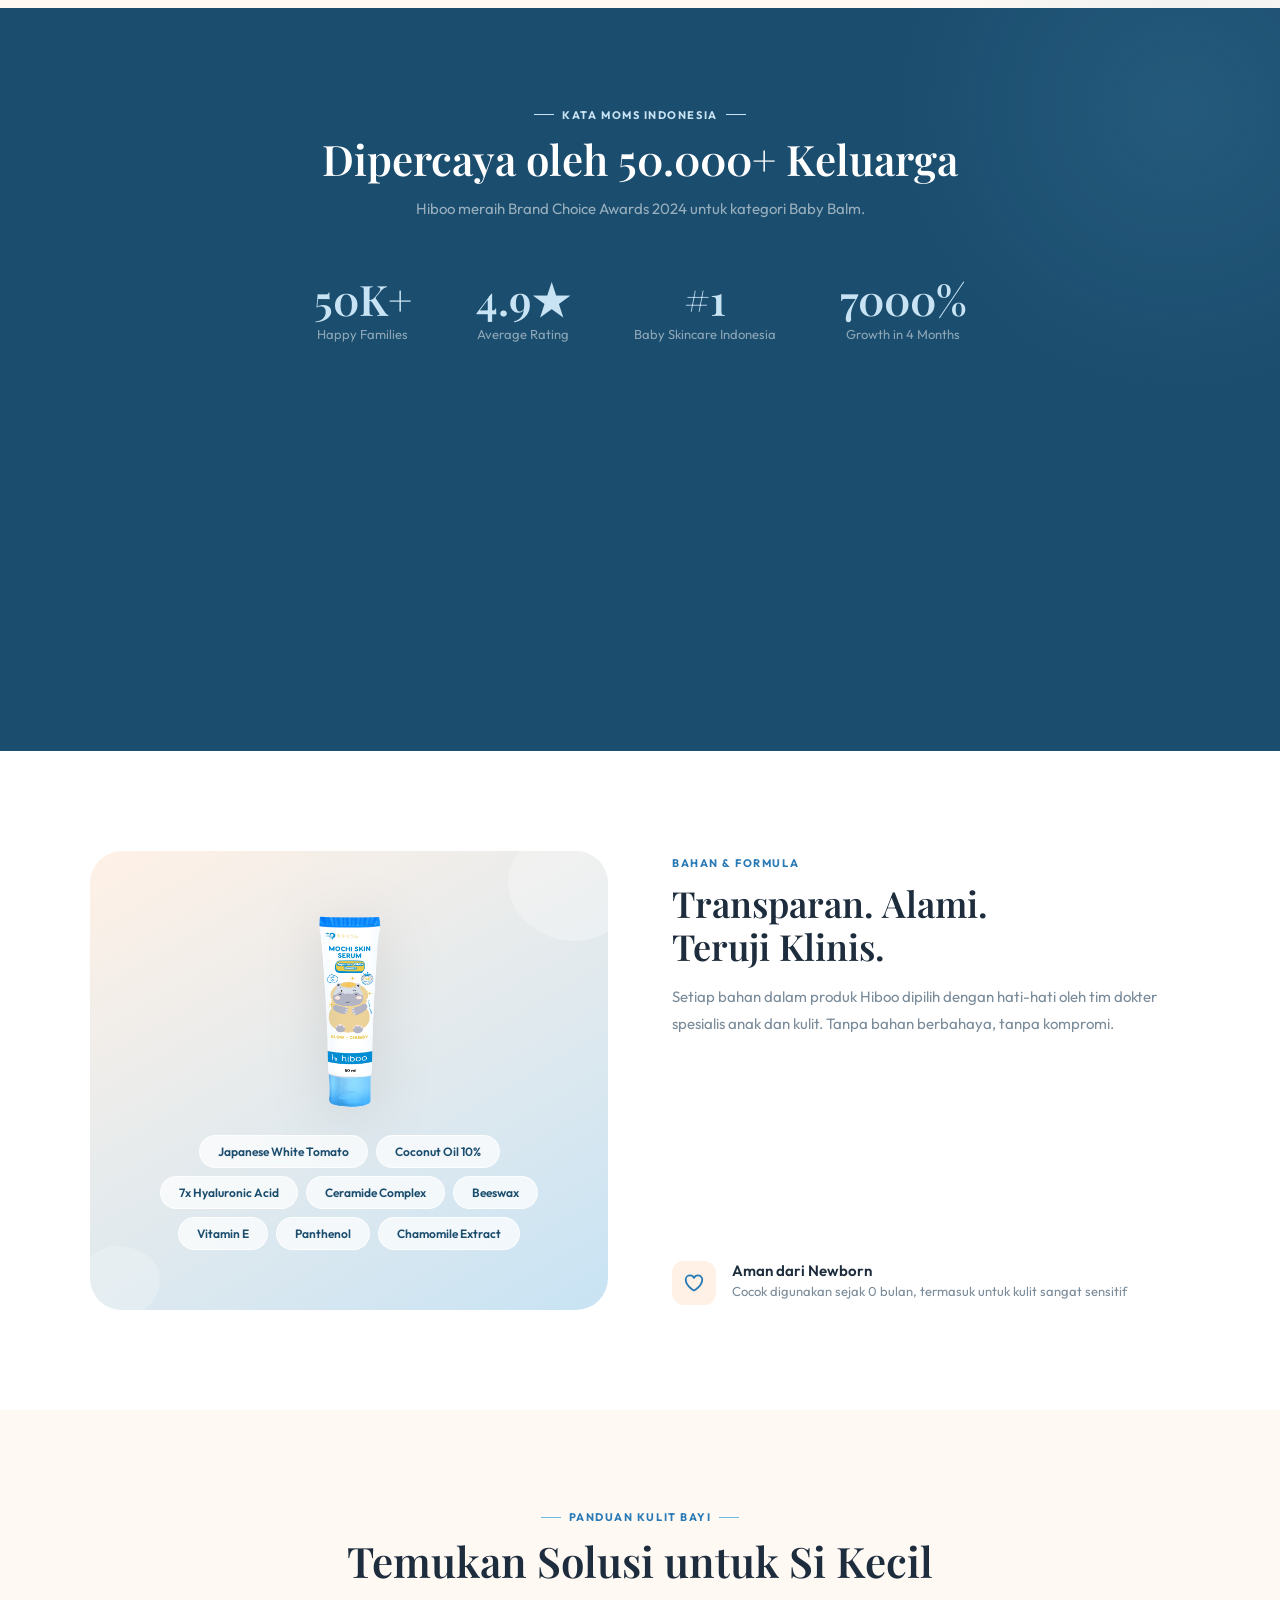
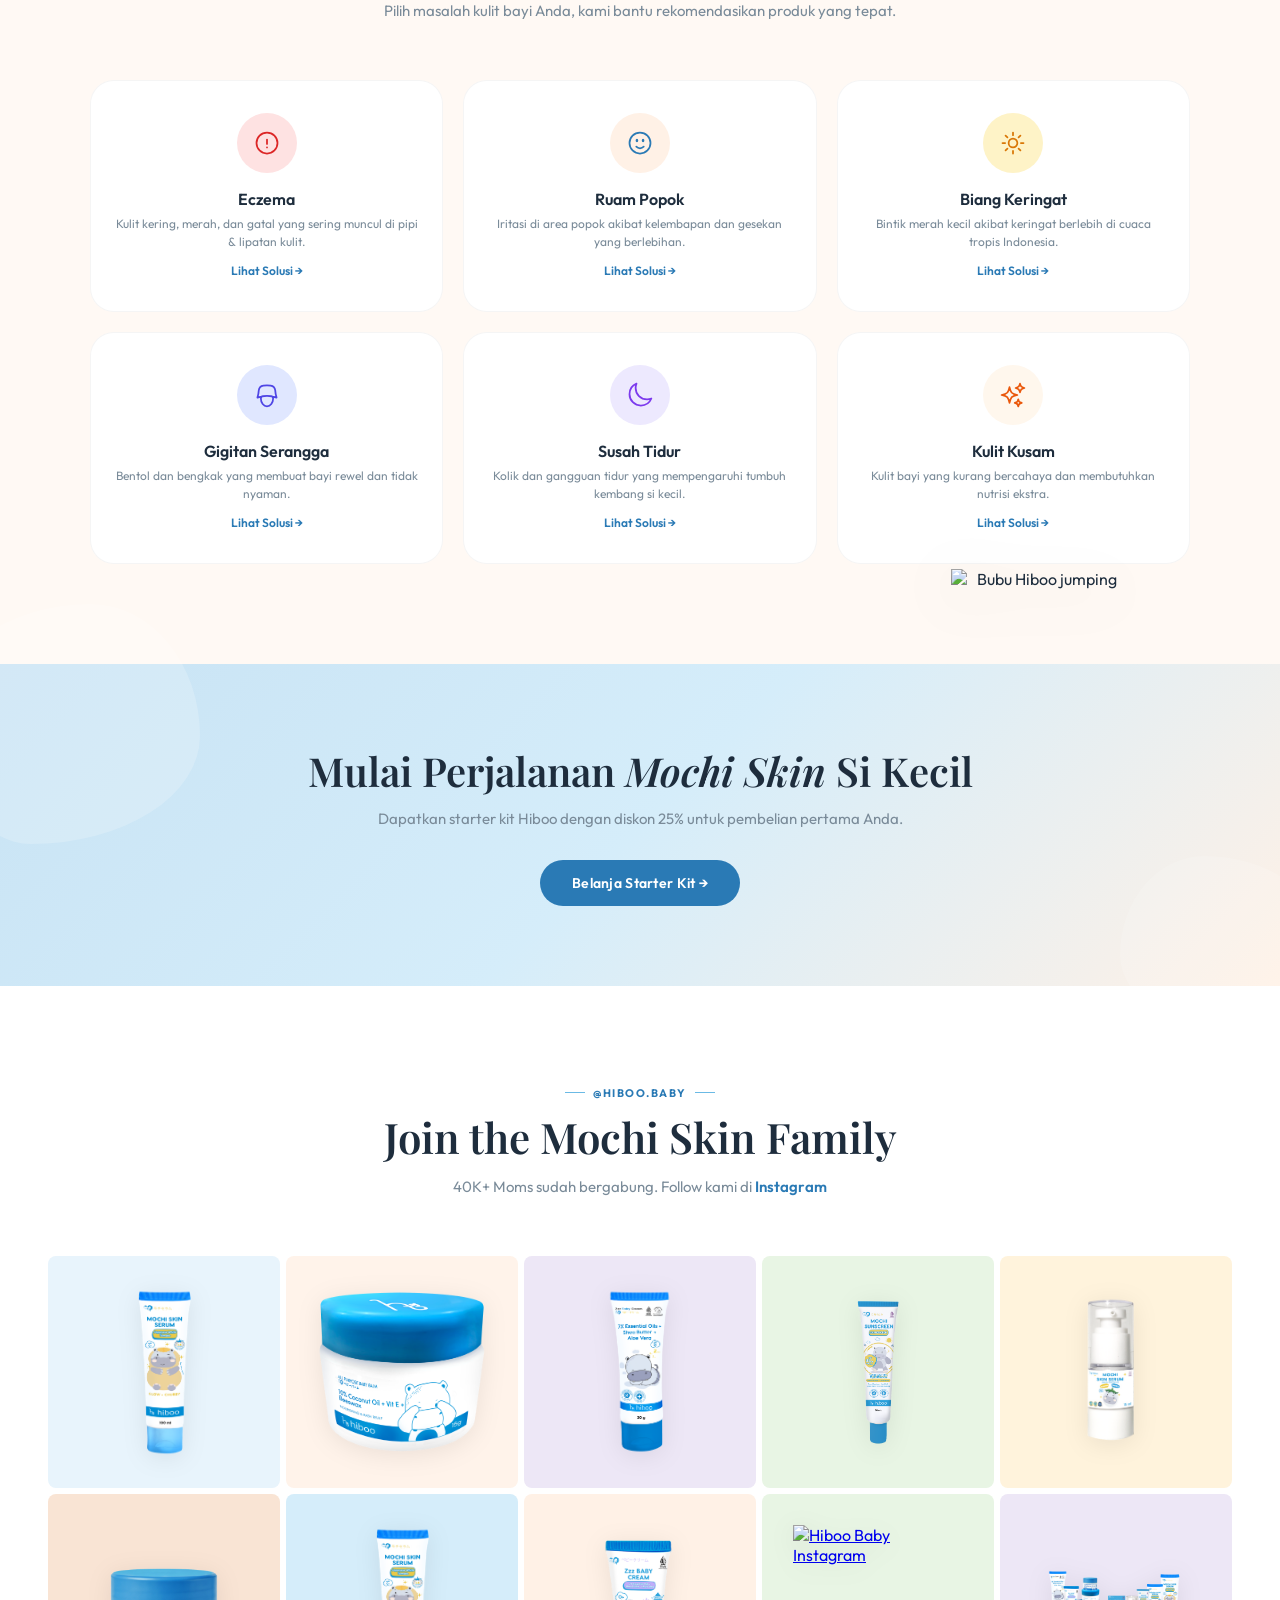
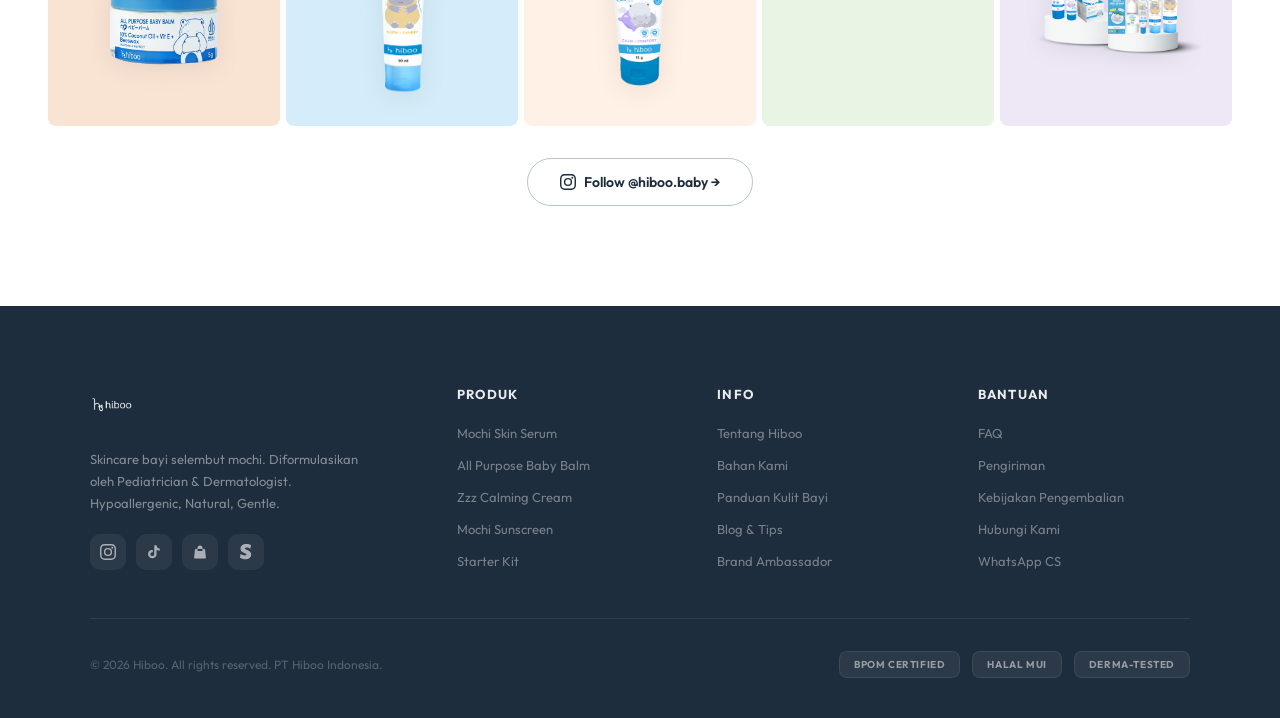
==== commit 7a5b4c7d: "Backup: centralize product data, full-frame images, PDP carousel arrows, 3-col produk listing - Add " ====
--- a/html/index.html
+++ b/html/index.html
@@ -40,6 +40,221 @@
 
 <!-- Shared CSS -->
 <link rel="stylesheet" href="assets/css/style.css?v=4">
+
+<!-- Mascot CSS -->
+<style>
+/* ── Keyframe animations ── */
+@keyframes bubu-float {
+  0%,100% { transform: translateY(0) rotate(-1deg); }
+  30%     { transform: translateY(-14px) rotate(2deg); }
+  70%     { transform: translateY(-8px) rotate(-2deg); }
+}
+@keyframes bubu-bounce {
+  0%,100% { transform: translateY(0) scaleY(1) rotate(0deg); }
+  20%     { transform: translateY(-28px) scaleY(1.06) rotate(-4deg); }
+  50%     { transform: translateY(-18px) scaleY(1.03) rotate(3deg); }
+  70%     { transform: translateY(-6px) scaleY(0.97) rotate(-1deg); }
+}
+@keyframes bubu-wiggle {
+  0%,100% { transform: rotate(0deg) scale(1); }
+  15%     { transform: rotate(-12deg) scale(1.04); }
+  35%     { transform: rotate(10deg) scale(1.04); }
+  55%     { transform: rotate(-7deg) scale(1.02); }
+  75%     { transform: rotate(7deg) scale(1.02); }
+}
+@keyframes bubu-peek-left {
+  0%   { transform: translateX(-110%) translateY(-50%); opacity: 0; }
+  70%  { transform: translateX(8%) translateY(-50%); opacity: 1; }
+  100% { transform: translateX(0%) translateY(-50%); opacity: 1; }
+}
+@keyframes bubu-peek-right {
+  0%   { transform: translateX(110%); opacity: 0; }
+  70%  { transform: translateX(-8%); opacity: 1; }
+  100% { transform: translateX(0%); opacity: 1; }
+}
+@keyframes bubu-drop-in {
+  0%   { transform: translateY(-120px) rotate(-15deg) scale(0.7); opacity: 0; }
+  55%  { transform: translateY(12px) rotate(5deg) scale(1.07); opacity: 1; }
+  75%  { transform: translateY(-6px) rotate(-2deg) scale(0.98); }
+  100% { transform: translateY(0) rotate(0deg) scale(1); opacity: 1; }
+}
+@keyframes bubu-pop-in {
+  0%   { transform: scale(0) rotate(-25deg); opacity: 0; }
+  60%  { transform: scale(1.18) rotate(6deg); opacity: 1; }
+  80%  { transform: scale(0.93) rotate(-2deg); }
+  100% { transform: scale(1) rotate(0deg); opacity: 1; }
+}
+@keyframes mascot-click-bounce {
+  0%,100% { transform: translateY(0) scale(1); }
+  30%     { transform: translateY(-22px) scale(1.1) rotate(-5deg); }
+  60%     { transform: translateY(-10px) scale(1.05) rotate(3deg); }
+}
+@keyframes bubble-pop {
+  0%   { opacity: 0; transform: scale(0.6) translateY(6px); }
+  60%  { transform: scale(1.08) translateY(-2px); }
+  100% { opacity: 1; transform: scale(1) translateY(0); }
+}
+
+/* ── Base mascot ── */
+.mascot {
+  position: absolute;
+  z-index: 20;
+  pointer-events: auto;
+  cursor: pointer;
+  user-select: none;
+  -webkit-user-drag: none;
+  filter: drop-shadow(0 10px 28px rgba(0,0,0,0.14));
+  transition: filter 0.2s ease;
+  will-change: transform;
+}
+.mascot img {
+  display: block;
+  width: 100%;
+  height: auto;
+  pointer-events: none;
+  -webkit-user-drag: none;
+}
+.mascot:hover { filter: drop-shadow(0 14px 36px rgba(0,0,0,0.22)); }
+.mascot.clicked { animation: mascot-click-bounce 0.55s cubic-bezier(0.34,1.56,0.64,1) !important; }
+
+/* ── Speech bubble ── */
+.mascot-bubble {
+  position: absolute;
+  bottom: calc(100% + 8px);
+  left: 50%;
+  transform: translateX(-50%) scale(0.7);
+  background: #fff;
+  border-radius: 18px;
+  padding: 7px 14px;
+  font-size: 12px;
+  font-weight: 700;
+  color: #1a1a2e;
+  white-space: nowrap;
+  box-shadow: 0 4px 20px rgba(0,0,0,0.13);
+  opacity: 0;
+  pointer-events: none;
+  transition: none;
+  z-index: 21;
+  font-family: 'Outfit', sans-serif;
+}
+.mascot-bubble::after {
+  content: '';
+  position: absolute;
+  top: 100%;
+  left: 50%;
+  transform: translateX(-50%);
+  border: 7px solid transparent;
+  border-top-color: #fff;
+  border-bottom: none;
+}
+.mascot:hover .mascot-bubble { animation: bubble-pop 0.3s cubic-bezier(0.34,1.56,0.64,1) forwards; }
+
+/* ── 1. Hero Bubu (bottom-right of hero, breaks down) ── */
+.hero { position: relative; overflow: visible; }
+.mascot-hero {
+  bottom: -40px;
+  right: -10px;
+  width: 190px;
+  animation: bubu-float 4.2s ease-in-out infinite;
+  transform-origin: bottom center;
+}
+
+/* ── 2. Products Bubu (love pose, right side, breaks grid) ── */
+.products-section { position: relative; overflow: visible; }
+.mascot-products {
+  right: -24px;
+  bottom: 80px;
+  width: 155px;
+  opacity: 0;
+  transform: translateX(110%);
+  transition: opacity 0.6s ease, transform 0.7s cubic-bezier(0.34,1.56,0.64,1);
+}
+.mascot-products.visible {
+  opacity: 1;
+  transform: translateX(0);
+  animation: bubu-float 5s ease-in-out infinite 0.3s;
+}
+
+/* ── 3. Why Hiboo Mumu (left side, peeks in) ── */
+.why-section { position: relative; overflow: visible; }
+.mascot-why {
+  left: -44px;
+  top: 50%;
+  transform: translateX(-110%) translateY(-50%);
+  width: 148px;
+  opacity: 0;
+  transition: opacity 0.5s ease, transform 0.8s cubic-bezier(0.34,1.56,0.64,1);
+}
+.mascot-why.visible {
+  opacity: 1;
+  transform: translateX(0) translateY(-50%);
+  animation: bubu-float 4.8s ease-in-out infinite 0.8s;
+}
+
+/* ── 4. Proof/Testimonials Bubu (kagum, floats top-right) ── */
+.proof-section { position: relative; overflow: visible; }
+.mascot-proof {
+  right: -16px;
+  top: -56px;
+  width: 150px;
+  opacity: 0;
+  transform: translateX(110%);
+  transition: opacity 0.6s ease, transform 0.7s cubic-bezier(0.34,1.56,0.64,1);
+}
+.mascot-proof.visible {
+  opacity: 1;
+  transform: translateX(0);
+  animation: bubu-wiggle 4s ease-in-out infinite 1s;
+}
+
+/* ── 5. CTA Banner Bubu (jumps above banner, breaks top) ── */
+.cta-banner { position: relative; overflow: visible; }
+.mascot-cta {
+  top: -95px;
+  right: 12%;
+  width: 175px;
+  opacity: 0;
+  transform: translateY(-80px) scale(0.6);
+  transition: opacity 0.5s ease, transform 0.7s cubic-bezier(0.34,1.56,0.64,1);
+}
+.mascot-cta.visible {
+  opacity: 1;
+  transform: translateY(0) scale(1);
+  animation: bubu-bounce 2.8s ease-in-out infinite 0.4s;
+}
+
+/* ── 6. Science section Mumu (right side, peeks in) ── */
+.science-section { position: relative; overflow: visible; }
+.mascot-science {
+  right: -30px;
+  bottom: 30px;
+  width: 135px;
+  opacity: 0;
+  transform: translateX(110%);
+  transition: opacity 0.5s ease, transform 0.7s cubic-bezier(0.34,1.56,0.64,1);
+}
+.mascot-science.visible {
+  opacity: 1;
+  transform: translateX(0);
+  animation: bubu-float 5.5s ease-in-out infinite 1.2s;
+}
+
+/* ── Mobile ── */
+@media (max-width: 900px) {
+  .mascot-hero  { width: 120px; right: -6px; bottom: -25px; }
+  .mascot-why   { display: none; }
+  .mascot-science { display: none; }
+  .mascot-products { width: 110px; right: -12px; }
+  .mascot-proof { width: 110px; right: -10px; top: -42px; }
+  .mascot-cta   { width: 120px; right: 6%; top: -68px; }
+}
+@media (max-width: 600px) {
+  .mascot-hero     { display: none; }
+  .mascot-products { display: none; }
+  .mascot-proof    { display: none; }
+  .mascot-cta      { width: 95px; top: -55px; right: 4%; }
+}
+</style>
 
 <!-- JSON-LD Structured Data -->
 <script type="application/ld+json">
@@ -253,6 +468,12 @@
         <div style="font-size:11px;color:var(--hb-muted);">50.000+ Reviews</div>
       </div>
     </div>
+
+    <!-- 🦛 Bubu mascot — Hero (superhero, breaks bottom grid) -->
+    <div class="mascot mascot-hero" id="mascotHero" title="Klik Bubu!">
+      <div class="mascot-bubble">Kulitnya selembut mochi! 🧡</div>
+      <img src="assets/images/mascots/bubu-hero.png" alt="Bubu, maskot Hiboo" width="190" height="280">
+    </div>
   </div>
 </section>
 
@@ -431,15 +652,27 @@
   <div class="products-more">
     <a href="produk.html" class="btn-secondary">Lihat Semua Produk &rarr;</a>
   </div>
+
+  <!-- 🦛 Bubu mascot — Products (love pose, breaks right) -->
+  <div class="mascot mascot-products" id="mascotProducts" data-scroll title="Klik Bubu!">
+    <div class="mascot-bubble">18.000+ ibu sudah coba! 💕</div>
+    <img src="assets/images/mascots/bubu-love.png" alt="Bubu Hiboo love" width="155" height="210">
+  </div>
 </section>
 
 <!-- WHY HIBOO -->
-<section id="tentang" class="why-section section-pad">
+<section id="tentang" class="why-section section-pad" style="position:relative;overflow:visible;">
   <div class="section-header">
     <div class="sh-tag">Kenapa Hiboo?</div>
     <h2>3 Prinsip untuk Kulit Bayi Sehat</h2>
     <p>Setiap produk Hiboo diciptakan dengan standar tertinggi untuk kulit bayi Indonesia.</p>
   </div>
+  <!-- 🥕 Mumu mascot — Why section (peeks from left) -->
+  <div class="mascot mascot-why" id="mascotWhy" data-scroll title="Mumu suka Hiboo!">
+    <div class="mascot-bubble" style="left:auto;right:0;transform:translateX(20%) scale(0.7);">Bahan alami pilihan! 🌿</div>
+    <img src="assets/images/mascots/mumu-sayhi.png" alt="Mumu, maskot Temoo by Hiboo" width="148" height="200">
+  </div>
+
   <div class="why-grid">
     <div class="why-card">
       <div class="why-icon">
@@ -469,12 +702,18 @@
 </section>
 
 <!-- SOCIAL PROOF -->
-<section class="proof-section section-pad">
+<section class="proof-section section-pad" style="position:relative;overflow:visible;">
   <div class="section-header">
     <div class="sh-tag">Kata Moms Indonesia</div>
     <h2>Dipercaya oleh 50.000+ Keluarga</h2>
     <p>Hiboo meraih Brand Choice Awards 2024 untuk kategori Baby Balm.</p>
   </div>
+  <!-- 🦛 Bubu mascot — Social Proof (kagum/amazed, top right) -->
+  <div class="mascot mascot-proof" id="mascotProof" data-scroll title="Klik Bubu!">
+    <div class="mascot-bubble">50K keluarga bahagia! 🎉</div>
+    <img src="assets/images/mascots/bubu-kagum.png" alt="Bubu Hiboo kagum" width="150" height="210">
+  </div>
+
   <div class="proof-stats">
     <div class="proof-stat">
       <div class="proof-stat-num">50K+</div>
@@ -531,7 +770,13 @@
 </section>
 
 <!-- INGREDIENTS / SCIENCE -->
-<section id="bahan" class="science-section section-pad">
+<section id="bahan" class="science-section section-pad" style="position:relative;overflow:visible;">
+  <!-- 🥕 Mumu mascot — Science (percaya diri, peeks from right) -->
+  <div class="mascot mascot-science" id="mascotScience" data-scroll title="Mumu suka bahan alami!">
+    <div class="mascot-bubble" style="right:0;left:auto;transform:translateX(0) scale(0.7);">Semua bahan aman! ✅</div>
+    <img src="assets/images/mascots/mumu-percayadiri.png" alt="Mumu Temoo percaya diri" width="135" height="185">
+  </div>
+
   <div class="science-grid">
     <div class="science-visual">
       <img src="assets/images/products/mochi-serum-50ml.png" alt="Hiboo Mochi Skin Serum - Bahan alami pilihan" width="160" height="200" loading="lazy">
@@ -652,7 +897,13 @@
 </section>
 
 <!-- CTA BANNER -->
-<section class="cta-banner">
+<section class="cta-banner" style="position:relative;overflow:visible;">
+  <!-- 🦛 Bubu mascot — CTA (jumps above banner, breaks top grid) -->
+  <div class="mascot mascot-cta" id="mascotCta" data-scroll title="Klik Bubu!">
+    <div class="mascot-bubble">Yuk belanja sekarang! 🛍️</div>
+    <img src="assets/images/mascots/bubu-jump.png" alt="Bubu Hiboo jumping" width="175" height="240">
+  </div>
+
   <h2>Mulai Perjalanan <em>Mochi Skin</em> Si Kecil</h2>
   <p>Dapatkan starter kit Hiboo dengan diskon 25% untuk pembelian pertama Anda.</p>
   <a href="produk.html" class="btn-primary">Belanja Starter Kit &rarr;</a>
@@ -769,6 +1020,76 @@
   el.style.transform = 'translateY(20px)';
   el.style.transition = `opacity 0.6s ease ${i * 0.06}s, transform 0.6s ease ${i * 0.06}s`;
   observer.observe(el);
+});
+
+/* ── Mascot scroll reveal ── */
+const mascotObserver = new IntersectionObserver((entries) => {
+  entries.forEach(entry => {
+    if (entry.isIntersecting) {
+      entry.target.classList.add('visible');
+      mascotObserver.unobserve(entry.target);
+    }
+  });
+}, { threshold: 0.15 });
+
+document.querySelectorAll('.mascot[data-scroll]').forEach(el => mascotObserver.observe(el));
+
+/* ── Mascot click interactions ── */
+const bubbleMessages = {
+  mascotHero:     ['Aku Bubu! 🦛', 'Kulit mochi untuk si kecil! 🧡', 'Powered by love! 💙'],
+  mascotProducts: ['Ini produk favorit aku! 🥰', '18K+ moms sudah coba! 💕', 'Bebas paraben & SLS! 🌿'],
+  mascotProof:    ['50K keluarga bahagia! 🎉', 'Rating 4.9 bintang! ⭐', 'Terpercaya #1 Indonesia!'],
+  mascotCta:      ['Yuk belanja sekarang! 🛍️', 'Diskon 25% starter kit! 🎁', 'Gratis ongkir! 🚀'],
+  mascotWhy:      ['Bahan alami pilihan! 🌿', 'Aku Mumu si bahan aktif! 🥕', 'Zero harmful ingredients! ✅'],
+  mascotScience:  ['Semua bahan aman! ✅', 'Teruji dermatologis! 🔬', 'BPOM certified! 🏅'],
+};
+
+const swapImages = {
+  mascotHero:     ['bubu-hero.png', 'bubu-setuju.png', 'bubu-hero.png'],
+  mascotProducts: ['bubu-love.png', 'bubu-hello.png', 'bubu-love.png'],
+  mascotProof:    ['bubu-kagum.png', 'bubu-setuju.png', 'bubu-kagum.png'],
+  mascotCta:      ['bubu-jump.png', 'bubu-ayo.png', 'bubu-jump.png'],
+};
+
+let clickCounts = {};
+
+document.querySelectorAll('.mascot').forEach(mascot => {
+  const id = mascot.id;
+  clickCounts[id] = 0;
+
+  mascot.addEventListener('click', () => {
+    const count = clickCounts[id] || 0;
+    clickCounts[id] = count + 1;
+
+    // Bounce animation
+    mascot.classList.remove('clicked');
+    void mascot.offsetWidth; // reflow
+    mascot.classList.add('clicked');
+    setTimeout(() => mascot.classList.remove('clicked'), 600);
+
+    // Swap image if available
+    const imgs = swapImages[id];
+    if (imgs) {
+      const img = mascot.querySelector('img');
+      const nextImg = imgs[count % imgs.length];
+      img.src = 'assets/images/mascots/' + nextImg;
+    }
+
+    // Change bubble text
+    const msgs = bubbleMessages[id];
+    if (msgs) {
+      const bubble = mascot.querySelector('.mascot-bubble');
+      if (bubble) bubble.textContent = msgs[count % msgs.length];
+    }
+  });
+
+  // Extra hover wobble
+  mascot.addEventListener('mouseenter', () => {
+    mascot.style.animationPlayState = 'paused';
+  });
+  mascot.addEventListener('mouseleave', () => {
+    mascot.style.animationPlayState = 'running';
+  });
 });
 
 /* ── Instagram Feed via profilepageimages (public proxy) ── */
